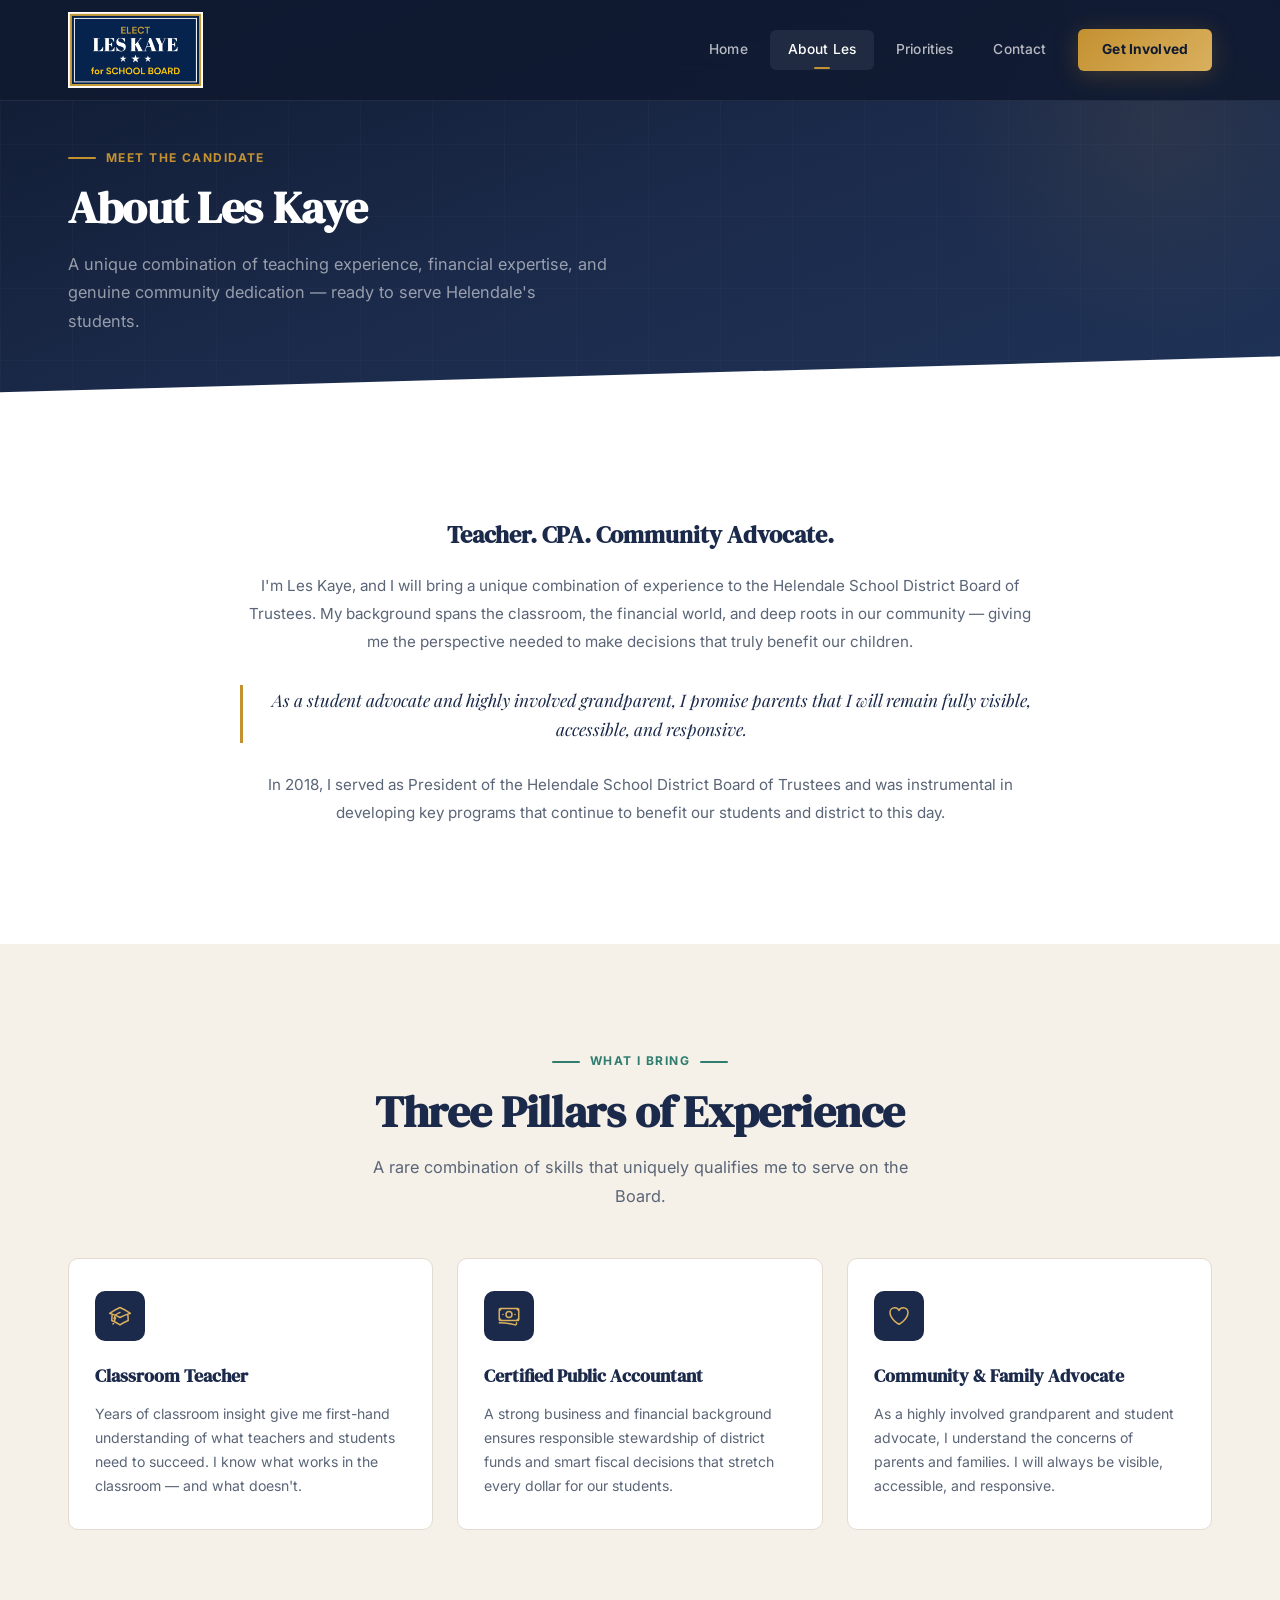
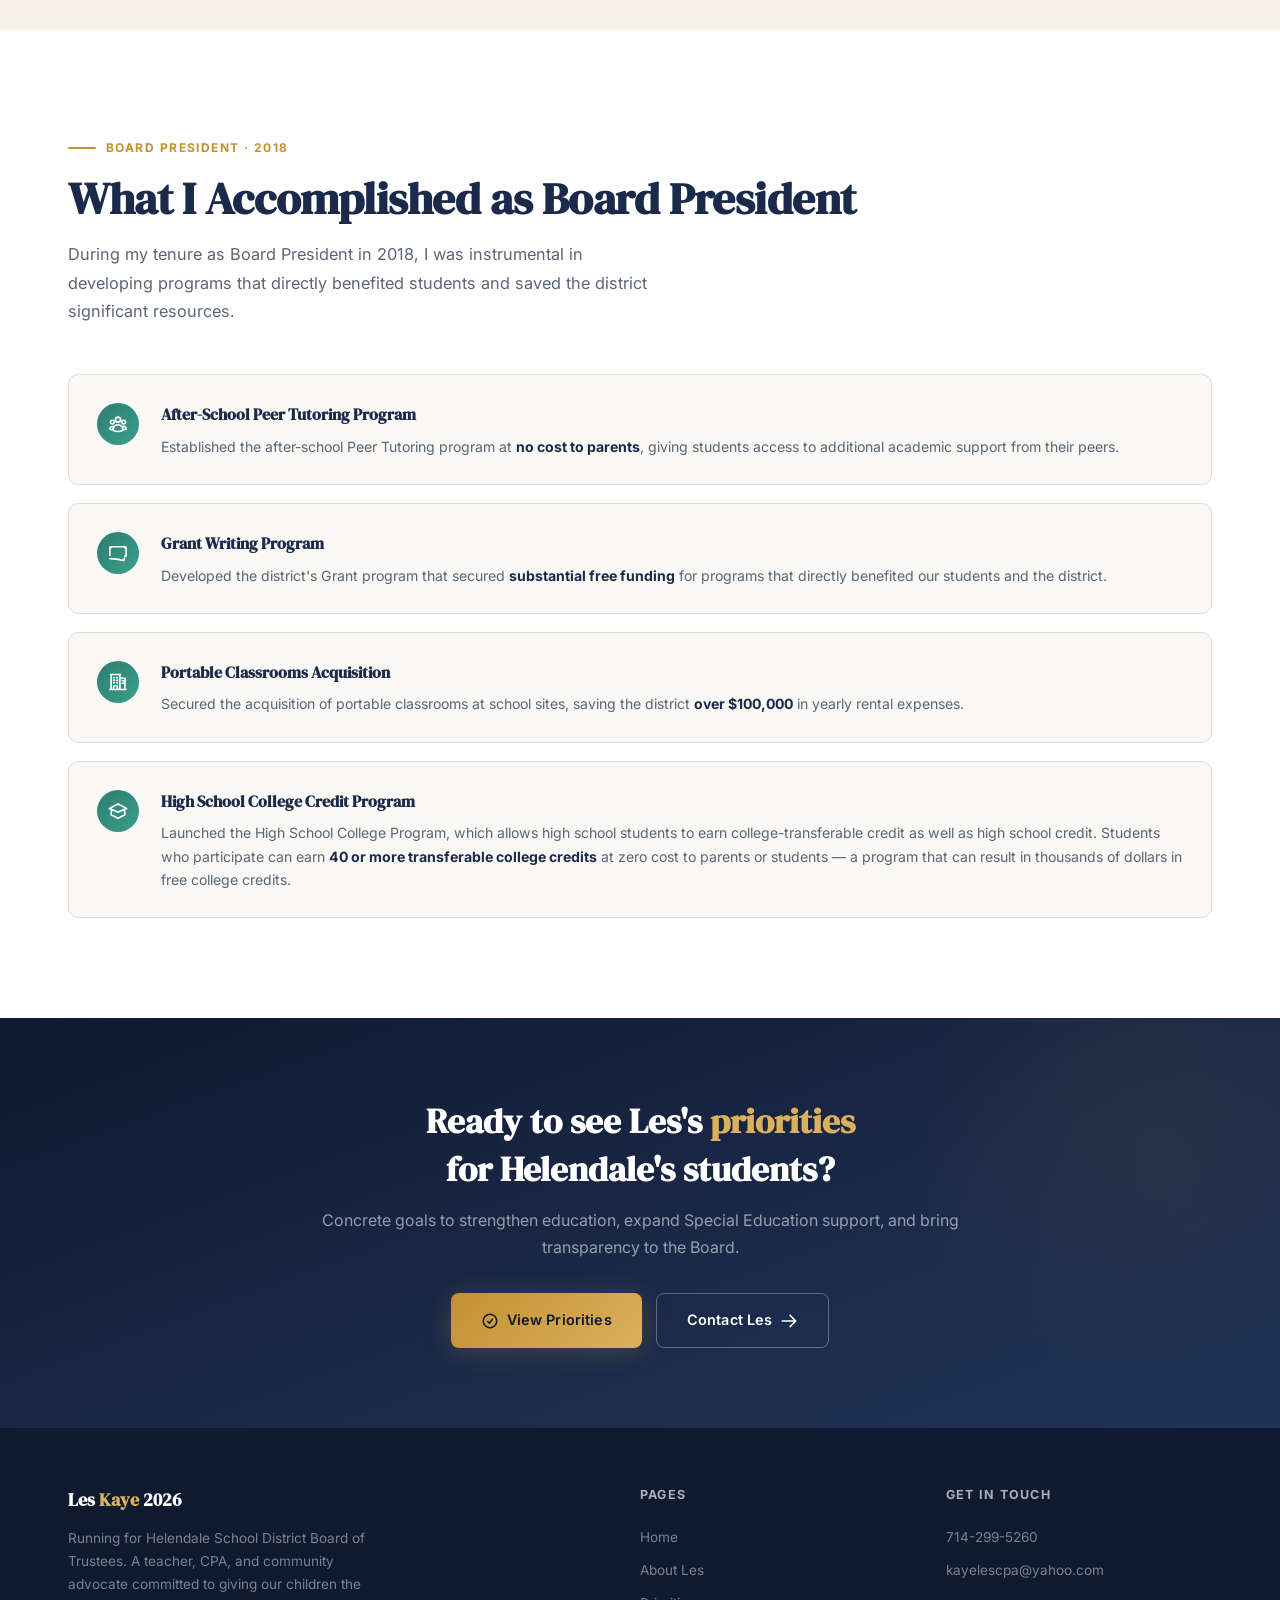
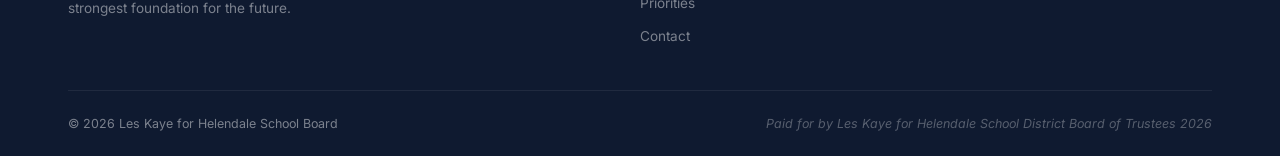
==== about.html @ a50e0bfd "Add files via upload" ====
<!DOCTYPE html>
<html lang="en">
<head>
  <meta charset="UTF-8">
  <meta name="viewport" content="width=device-width, initial-scale=1.0">
  <meta name="description" content="Learn about Les Kaye — teacher, CPA, former Board President, and candidate for the Helendale School District Board of Trustees 2026.">
  <meta name="keywords" content="Les Kaye, about, teacher, CPA, Helendale School District, Board of Trustees, school board candidate, Helendale California">
  <meta property="og:title" content="About Les Kaye — Les Kaye for School Board">
  <meta property="og:description" content="Teacher. CPA. Community advocate. Learn why Les Kaye is the right choice for Helendale's students.">
  <meta property="og:type" content="website">
  <meta property="og:locale" content="en_US">
  <meta name="twitter:card" content="summary_large_image">
  <meta name="twitter:title" content="About Les Kaye — Les Kaye for School Board">
  <meta name="twitter:description" content="Teacher. CPA. Community advocate. Meet Les Kaye.">
  <link rel="canonical" href="https://www.leskaye2026.com/about">
  <title>About Les Kaye — Les Kaye for School Board</title>
  <link rel="stylesheet" href="styles.css">
  <link rel="icon" type="image/svg+xml" href="data:image/svg+xml,<svg xmlns='http://www.w3.org/2000/svg' viewBox='0 0 100 100'><rect width='100' height='100' rx='20' fill='%230f1a30'/><text x='50' y='68' font-family='sans-serif' font-size='50' font-weight='bold' fill='%23c49131' text-anchor='middle'>LK</text></svg>">
</head>
<body>

  <!-- ======== NAV ======== -->
  <nav class="site-nav" role="navigation" aria-label="Main navigation">
    <div class="container nav-inner">
      <a href="index.html" class="nav-brand" aria-label="Les Kaye 2026 — Home">
        <img src="logo.png" alt="Les Kaye for School Board" class="nav-brand-logo">
      </a>
      <div class="nav-links" id="navLinks">
        <a href="index.html">Home</a>
        <a href="about.html" class="active">About Les</a>
        <a href="priorities.html">Priorities</a>
        <a href="contact.html">Contact</a>
        <a href="contact.html" class="nav-cta-link">Get Involved</a>
      </div>
      <button class="nav-hamburger" id="navHamburger" aria-label="Toggle menu" aria-expanded="false">
        <span></span><span></span><span></span>
      </button>
    </div>
  </nav>
  <div class="nav-overlay" id="navOverlay"></div>


  <!-- ======== PAGE HEADER ======== -->
  <header class="page-header">
    <div class="orb"></div>
    <div class="container">
      <div class="sec-label sec-label--gold">
        <span class="bar"></span>
        Meet the Candidate
      </div>
      <h1 class="sec-title">About Les Kaye</h1>
      <p class="sec-sub" style="max-width: 540px;">
        A unique combination of teaching experience, financial expertise, and genuine
        community dedication — ready to serve Helendale's students.
      </p>
    </div>
  </header>


  <!-- ======== ABOUT INTRO (white bg) ======== -->
  <section class="about-intro sec-pad" id="intro">
    <div class="container">
      <div class="about-intro-content" style="max-width: 800px; margin: 0 auto; text-align: center;">
        <!-- Bio text -->
        <div class="about-text reveal-r">
          <h2>Teacher. CPA. Community&nbsp;Advocate.</h2>
          <p>
            I'm Les Kaye, and I will bring a unique combination of experience to the Helendale
            School District Board of Trustees. My background spans the classroom, the financial
            world, and deep roots in our community — giving me the perspective needed to make
            decisions that truly benefit our children.
          </p>
          <div class="quote-block">
            As a student advocate and highly involved grandparent, I promise parents
            that I will remain fully visible, accessible, and responsive.
          </div>
          <p>
            In 2018, I served as President of the Helendale School District Board of Trustees
            and was instrumental in developing key programs that continue to benefit our
            students and district to this day.
          </p>
        </div>
      </div>
    </div>
  </section>


  <!-- ======== THREE PILLARS (sand bg) ======== -->
  <section class="experience-section sec-pad" id="experience">
    <div class="container">
      <div class="reveal" style="text-align: center;">
        <div class="sec-label sec-label--teal" style="justify-content: center;">
          <span class="bar"></span>
          What I Bring
          <span class="bar"></span>
        </div>
        <h2 class="sec-title" style="color: var(--navy);">Three Pillars of Experience</h2>
        <p class="sec-sub" style="color: var(--slate); margin: 0 auto;">
          A rare combination of skills that uniquely qualifies me to serve on the Board.
        </p>
      </div>

      <div class="exp-grid stagger">
        <div class="exp-card reveal">
          <div class="exp-icon">
            <svg xmlns="http://www.w3.org/2000/svg" fill="none" viewBox="0 0 24 24" stroke-width="1.5" stroke="currentColor">
              <path stroke-linecap="round" stroke-linejoin="round" d="M4.26 10.147a60.438 60.438 0 00-.491 6.347A48.627 48.627 0 0112 20.904a48.627 48.627 0 018.232-4.41 60.46 60.46 0 00-.491-6.347m-15.482 0a50.636 50.636 0 00-2.658-.813A59.906 59.906 0 0112 3.493a59.903 59.903 0 0110.399 5.84c-.896.248-1.783.52-2.658.814m-15.482 0A50.717 50.717 0 0112 13.489a50.702 50.702 0 017.74-3.342M6.75 15a.75.75 0 100-1.5.75.75 0 000 1.5zm0 0v-3.675A55.378 55.378 0 0112 8.443m-7.007 11.55A5.981 5.981 0 006.75 15.75v-1.5"/>
            </svg>
          </div>
          <h3>Classroom Teacher</h3>
          <p>
            Years of classroom insight give me first-hand understanding of what teachers
            and students need to succeed. I know what works in the classroom — and what doesn't.
          </p>
        </div>

        <div class="exp-card reveal">
          <div class="exp-icon">
            <svg xmlns="http://www.w3.org/2000/svg" fill="none" viewBox="0 0 24 24" stroke-width="1.5" stroke="currentColor">
              <path stroke-linecap="round" stroke-linejoin="round" d="M2.25 18.75a60.07 60.07 0 0115.797 2.101c.727.198 1.453-.342 1.453-1.096V18.75M3.75 4.5v.75A.75.75 0 013 6h-.75m0 0v-.375c0-.621.504-1.125 1.125-1.125H20.25M2.25 6v9m18-10.5v.75c0 .414.336.75.75.75h.75m-1.5-1.5h.375c.621 0 1.125.504 1.125 1.125v9.75c0 .621-.504 1.125-1.125 1.125h-.375m1.5-1.5H21a.75.75 0 00-.75.75v.75m0 0H3.75m0 0h-.375a1.125 1.125 0 01-1.125-1.125V15m1.5 1.5v-.75A.75.75 0 003 15h-.75M15 10.5a3 3 0 11-6 0 3 3 0 016 0zm3 0h.008v.008H18V10.5zm-12 0h.008v.008H6V10.5z"/>
            </svg>
          </div>
          <h3>Certified Public Accountant</h3>
          <p>
            A strong business and financial background ensures responsible stewardship
            of district funds and smart fiscal decisions that stretch every dollar for our students.
          </p>
        </div>

        <div class="exp-card reveal">
          <div class="exp-icon">
            <svg xmlns="http://www.w3.org/2000/svg" fill="none" viewBox="0 0 24 24" stroke-width="1.5" stroke="currentColor">
              <path stroke-linecap="round" stroke-linejoin="round" d="M21 8.25c0-2.485-2.099-4.5-4.688-4.5-1.935 0-3.597 1.126-4.312 2.733-.715-1.607-2.377-2.733-4.313-2.733C5.1 3.75 3 5.765 3 8.25c0 7.22 9 12 9 12s9-4.78 9-12z"/>
            </svg>
          </div>
          <h3>Community &amp; Family Advocate</h3>
          <p>
            As a highly involved grandparent and student advocate, I understand the
            concerns of parents and families. I will always be visible, accessible, and responsive.
          </p>
        </div>
      </div>
    </div>
  </section>


  <!-- ======== ACHIEVEMENTS (white bg) ======== -->
  <section class="achievements-section sec-pad" id="achievements">
    <div class="container">
      <div class="reveal">
        <div class="sec-label sec-label--gold">
          <span class="bar"></span>
          Board President &middot; 2018
        </div>
        <h2 class="sec-title" style="color: var(--navy);">
          What I Accomplished as Board&nbsp;President
        </h2>
        <p class="sec-sub" style="color: var(--slate);">
          During my tenure as Board President in 2018, I was instrumental in developing
          programs that directly benefited students and saved the district significant resources.
        </p>
      </div>

      <div class="achieve-list stagger">
        <div class="achieve-item reveal">
          <div class="achieve-dot">
            <svg xmlns="http://www.w3.org/2000/svg" fill="none" viewBox="0 0 24 24" stroke-width="2" stroke="currentColor">
              <path stroke-linecap="round" stroke-linejoin="round" d="M18 18.72a9.094 9.094 0 003.741-.479 3 3 0 00-4.682-2.72m.94 3.198l.001.031c0 .225-.012.447-.037.666A11.944 11.944 0 0112 21c-2.17 0-4.207-.576-5.963-1.584A6.062 6.062 0 016 18.719m12 0a5.971 5.971 0 00-.941-3.197m0 0A5.995 5.995 0 0012 12.75a5.995 5.995 0 00-5.058 2.772m0 0a3 3 0 00-4.681 2.72 8.986 8.986 0 003.74.477m.94-3.197a5.971 5.971 0 00-.94 3.197M15 6.75a3 3 0 11-6 0 3 3 0 016 0zm6 3a2.25 2.25 0 11-4.5 0 2.25 2.25 0 014.5 0zm-13.5 0a2.25 2.25 0 11-4.5 0 2.25 2.25 0 014.5 0z"/>
            </svg>
          </div>
          <div>
            <h3>After-School Peer Tutoring Program</h3>
            <p>
              Established the after-school Peer Tutoring program at <strong>no cost to parents</strong>,
              giving students access to additional academic support from their peers.
            </p>
          </div>
        </div>

        <div class="achieve-item reveal">
          <div class="achieve-dot">
            <svg xmlns="http://www.w3.org/2000/svg" fill="none" viewBox="0 0 24 24" stroke-width="2" stroke="currentColor">
              <path stroke-linecap="round" stroke-linejoin="round" d="M2.25 18.75a60.07 60.07 0 0115.797 2.101c.727.198 1.453-.342 1.453-1.096V18.75M3.75 4.5v.75A.75.75 0 013 6h-.75m0 0v-.375c0-.621.504-1.125 1.125-1.125H20.25M2.25 6v9m18-10.5v.75c0 .414.336.75.75.75h.75m-1.5-1.5h.375c.621 0 1.125.504 1.125 1.125v9.75c0 .621-.504 1.125-1.125 1.125h-.375m1.5-1.5H21a.75.75 0 00-.75.75v.75"/>
            </svg>
          </div>
          <div>
            <h3>Grant Writing Program</h3>
            <p>
              Developed the district's Grant program that secured <strong>substantial free funding</strong>
              for programs that directly benefited our students and the district.
            </p>
          </div>
        </div>

        <div class="achieve-item reveal">
          <div class="achieve-dot">
            <svg xmlns="http://www.w3.org/2000/svg" fill="none" viewBox="0 0 24 24" stroke-width="2" stroke="currentColor">
              <path stroke-linecap="round" stroke-linejoin="round" d="M2.25 21h19.5m-18-18v18m10.5-18v18m6-13.5V21M6.75 6.75h.75m-.75 3h.75m-.75 3h.75m3-6h.75m-.75 3h.75m-.75 3h.75M6.75 21v-3.375c0-.621.504-1.125 1.125-1.125h2.25c.621 0 1.125.504 1.125 1.125V21M3 3h12m-.75 4.5H21m-3.75 3H21m-3.75 3H21"/>
            </svg>
          </div>
          <div>
            <h3>Portable Classrooms Acquisition</h3>
            <p>
              Secured the acquisition of portable classrooms at school sites, saving the district
              <strong>over $100,000</strong> in yearly rental expenses.
            </p>
          </div>
        </div>

        <div class="achieve-item reveal">
          <div class="achieve-dot">
            <svg xmlns="http://www.w3.org/2000/svg" fill="none" viewBox="0 0 24 24" stroke-width="2" stroke="currentColor">
              <path stroke-linecap="round" stroke-linejoin="round" d="M4.26 10.147a60.438 60.438 0 00-.491 6.347A48.627 48.627 0 0112 20.904a48.627 48.627 0 018.232-4.41 60.46 60.46 0 00-.491-6.347m-15.482 0a50.636 50.636 0 00-2.658-.813A59.906 59.906 0 0112 3.493a59.903 59.903 0 0110.399 5.84c-.896.248-1.783.52-2.658.814m-15.482 0A50.717 50.717 0 0112 13.489a50.702 50.702 0 017.74-3.342"/>
            </svg>
          </div>
          <div>
            <h3>High School College Credit Program</h3>
            <p>
              Launched the High School College Program, which allows high school students to earn
              college-transferable credit as well as high school credit. Students who participate
              can earn <strong>40 or more transferable college credits</strong> at zero cost to parents
              or students — a program that can result in thousands of dollars in free college credits.
            </p>
          </div>
        </div>
      </div>
    </div>
  </section>


  <!-- ======== CTA — NAVY ======== -->
  <section class="cta-navy">
    <div class="container">
      <div class="cta-inner reveal-s">
        <h2>
          Ready to see Les's <span class="gold">priorities</span><br>
          for Helendale's students?
        </h2>
        <p>
          Concrete goals to strengthen education, expand Special Education support,
          and bring transparency to the Board.
        </p>
        <div style="display: flex; gap: 14px; justify-content: center; flex-wrap: wrap;">
          <a href="priorities.html" class="btn btn-gold">
            <svg xmlns="http://www.w3.org/2000/svg" fill="none" viewBox="0 0 24 24" stroke-width="2" stroke="currentColor"><path stroke-linecap="round" stroke-linejoin="round" d="M9 12.75L11.25 15 15 9.75M21 12a9 9 0 11-18 0 9 9 0 0118 0z"/></svg>
            View Priorities
          </a>
          <a href="contact.html" class="btn btn-outline-light">
            Contact Les
            <svg xmlns="http://www.w3.org/2000/svg" fill="none" viewBox="0 0 24 24" stroke-width="2" stroke="currentColor"><path stroke-linecap="round" stroke-linejoin="round" d="M13.5 4.5L21 12m0 0l-7.5 7.5M21 12H3"/></svg>
          </a>
        </div>
      </div>
    </div>
  </section>


  <!-- ======== FOOTER ======== -->
  <footer class="site-footer">
    <div class="container">
      <div class="footer-grid">
        <div class="footer-brand">
          <h3>Les <em>Kaye</em> 2026</h3>
          <p>
            Running for Helendale School District Board of Trustees. A teacher, CPA,
            and community advocate committed to giving our children the strongest
            foundation for the future.
          </p>
        </div>
        <div class="footer-col">
          <h4>Pages</h4>
          <a href="index.html">Home</a>
          <a href="about.html">About Les</a>
          <a href="priorities.html">Priorities</a>
          <a href="contact.html">Contact</a>
        </div>
        <div class="footer-col">
          <h4>Get in Touch</h4>
          <a href="tel:7142995260">714-299-5260</a>
          <a href="mailto:kayelescpa@yahoo.com">kayelescpa@yahoo.com</a>
        </div>
      </div>
      <div class="footer-bottom">
        <span>&copy; 2026 Les Kaye for Helendale School Board</span>
        <span class="footer-disclaimer">Paid for by Les Kaye for Helendale School District Board of Trustees 2026</span>
      </div>
    </div>
  </footer>

  <script src="script.js"></script>
</body>
</html>
---- styles.css ----
/* ============================================================
   LES KAYE 2026 — Campaign Design System
   ============================================================ */

@import url('https://fonts.googleapis.com/css2?family=DM+Serif+Display:ital@0;1&family=Inter:wght@300;400;500;600;700;800&family=Playfair+Display:ital,wght@0,400;0,700;1,400&display=swap');

*, *::before, *::after {
  margin: 0;
  padding: 0;
  box-sizing: border-box;
}

:root {
  --navy: #1b2a4a;
  --navy-deep: #0f1a30;
  --navy-mid: #1f3358;
  --navy-light: #2a4270;
  --gold: #c49131;
  --gold-light: #dab05e;
  --gold-pale: #f0ddb3;
  --gold-glow: rgba(196,145,49,0.15);
  --teal: #2e7d6f;
  --teal-light: #3a9e8c;
  --sand: #f5f0e8;
  --cream: #faf8f4;
  --charcoal: #2b2b2b;
  --slate: #5a6577;
  --muted: #8892a0;
  --border: #e2dbd0;
  --border-dark: rgba(255,255,255,0.08);
  --white: #ffffff;
  --font-display: 'DM Serif Display', Georgia, serif;
  --font-editorial: 'Playfair Display', Georgia, serif;
  --font-body: 'Inter', -apple-system, BlinkMacSystemFont, sans-serif;
  --shadow-sm: 0 1px 3px rgba(27,42,74,0.06);
  --shadow-md: 0 4px 20px rgba(27,42,74,0.09);
  --shadow-lg: 0 8px 40px rgba(27,42,74,0.13);
  --shadow-gold: 0 4px 24px rgba(196,145,49,0.25);
  --ease: cubic-bezier(0.4, 0, 0.2, 1);
  --ease-out: cubic-bezier(0, 0, 0.2, 1);
  --radius: 10px;
  --radius-lg: 18px;
}

html {
  scroll-behavior: smooth;
  font-size: 16px;
}

body {
  font-family: var(--font-body);
  color: var(--charcoal);
  background: var(--cream);
  line-height: 1.7;
  overflow-x: hidden;
  -webkit-font-smoothing: antialiased;
}

img { max-width: 100%; display: block; }
a { text-decoration: none; color: inherit; }
ul, ol { list-style: none; }
button { cursor: pointer; border: none; background: none; font-family: inherit; }

.container {
  width: 100%;
  max-width: 1200px;
  margin: 0 auto;
  padding: 0 28px;
}

.sr-only {
  position: absolute; width: 1px; height: 1px;
  padding: 0; margin: -1px; overflow: hidden;
  clip: rect(0,0,0,0); border: 0;
}


/* ============================================================
   SCROLL REVEAL
   ============================================================ */
.reveal {
  opacity: 0;
  transform: translateY(32px);
  transition: opacity 0.8s var(--ease), transform 0.8s var(--ease);
}
.reveal.vis { opacity: 1; transform: translateY(0); }

.reveal-l {
  opacity: 0;
  transform: translateX(-40px);
  transition: opacity 0.8s var(--ease), transform 0.8s var(--ease);
}
.reveal-l.vis { opacity: 1; transform: translateX(0); }

.reveal-r {
  opacity: 0;
  transform: translateX(40px);
  transition: opacity 0.8s var(--ease), transform 0.8s var(--ease);
}
.reveal-r.vis { opacity: 1; transform: translateX(0); }

.reveal-s {
  opacity: 0;
  transform: scale(0.9);
  transition: opacity 0.8s var(--ease), transform 0.8s var(--ease);
}
.reveal-s.vis { opacity: 1; transform: scale(1); }

/* Stagger */
.stagger > *:nth-child(1) { transition-delay: 0s; }
.stagger > *:nth-child(2) { transition-delay: 0.12s; }
.stagger > *:nth-child(3) { transition-delay: 0.24s; }
.stagger > *:nth-child(4) { transition-delay: 0.36s; }
.stagger > *:nth-child(5) { transition-delay: 0.48s; }


/* ============================================================
   NAVIGATION
   ============================================================ */
.site-nav {
  position: fixed;
  top: 0; left: 0; right: 0;
  z-index: 1000;
  background: rgba(15,26,48,0.88);
  backdrop-filter: blur(20px);
  -webkit-backdrop-filter: blur(20px);
  border-bottom: 1px solid var(--border-dark);
  transition: background 0.4s var(--ease), box-shadow 0.4s var(--ease);
}
.site-nav.scrolled {
  background: rgba(15,26,48,0.96);
  box-shadow: 0 4px 30px rgba(0,0,0,0.2);
}

.nav-inner {
  display: flex;
  align-items: center;
  justify-content: space-between;
  height: 100px;
}

.nav-brand {
  display: flex;
  align-items: center;
}
.nav-brand-logo {
  height: 76px;
  width: auto;
  object-fit: contain;
  transition: transform 0.3s var(--ease);
}
.nav-brand-logo:hover {
  transform: scale(1.03);
}

.nav-links {
  display: flex;
  align-items: center;
  gap: 4px;
}
.nav-links a {
  color: rgba(255,255,255,0.7);
  font-size: 0.86rem;
  font-weight: 500;
  padding: 8px 18px;
  border-radius: 6px;
  transition: color 0.25s, background 0.25s;
  letter-spacing: 0.01em;
}
.nav-links a:hover,
.nav-links a.active {
  color: var(--white);
  background: rgba(255,255,255,0.07);
}
.nav-links a.active {
  position: relative;
}
.nav-links a.active::after {
  content: '';
  position: absolute;
  bottom: 1px; left: 50%;
  transform: translateX(-50%);
  width: 16px; height: 2px;
  background: var(--gold);
  border-radius: 2px;
}

.nav-cta-link {
  margin-left: 10px;
  background: linear-gradient(135deg, var(--gold), var(--gold-light)) !important;
  color: var(--navy-deep) !important;
  font-weight: 700 !important;
  padding: 9px 24px !important;
  border-radius: 6px !important;
  box-shadow: var(--shadow-gold);
  transition: transform 0.2s, box-shadow 0.2s !important;
}
.nav-cta-link:hover {
  transform: translateY(-1px) !important;
  box-shadow: 0 6px 28px rgba(196,145,49,0.4) !important;
}

/* Hamburger */
.nav-hamburger {
  display: none;
  flex-direction: column;
  gap: 5px;
  padding: 4px;
  z-index: 1001;
}
.nav-hamburger span {
  width: 22px; height: 2px;
  background: var(--white);
  border-radius: 2px;
  transition: transform 0.3s var(--ease), opacity 0.3s;
}
.nav-hamburger.open span:nth-child(1) { transform: rotate(45deg) translate(5px, 5px); }
.nav-hamburger.open span:nth-child(2) { opacity: 0; }
.nav-hamburger.open span:nth-child(3) { transform: rotate(-45deg) translate(5px, -5px); }

.nav-overlay {
  position: fixed; inset: 0;
  background: rgba(0,0,0,0.5);
  z-index: 999;
  opacity: 0;
  pointer-events: none;
  transition: opacity 0.4s;
}
.nav-overlay.active { opacity: 1; pointer-events: auto; }

@media (max-width: 768px) {
  .nav-hamburger { display: flex; }
  .nav-links {
    position: fixed;
    top: 0; right: -100%;
    width: 280px; height: 100vh;
    background: var(--navy-deep);
    flex-direction: column;
    align-items: stretch;
    padding: 90px 28px 40px;
    gap: 2px;
    transition: right 0.4s var(--ease);
    box-shadow: -8px 0 40px rgba(0,0,0,0.35);
  }
  .nav-links.open { right: 0; }
  .nav-links a { font-size: 0.95rem; padding: 13px 16px; }
  .nav-cta-link { margin-left: 0 !important; margin-top: 14px; text-align: center; }
}


/* ============================================================
   BUTTONS
   ============================================================ */
.btn {
  display: inline-flex;
  align-items: center;
  gap: 8px;
  font-size: 0.9rem;
  font-weight: 600;
  padding: 14px 30px;
  border-radius: 8px;
  transition: all 0.25s var(--ease);
  letter-spacing: 0.01em;
  position: relative;
}
.btn svg { width: 18px; height: 18px; flex-shrink: 0; }

.btn-gold {
  background: linear-gradient(135deg, var(--gold), var(--gold-light));
  color: var(--navy-deep);
  box-shadow: var(--shadow-gold);
}
.btn-gold:hover {
  transform: translateY(-2px);
  box-shadow: 0 8px 32px rgba(196,145,49,0.4);
}

.btn-white {
  background: var(--white);
  color: var(--navy);
  box-shadow: var(--shadow-md);
}
.btn-white:hover {
  transform: translateY(-2px);
  box-shadow: var(--shadow-lg);
}

.btn-outline-light {
  background: transparent;
  color: var(--white);
  border: 1.5px solid rgba(255,255,255,0.3);
}
.btn-outline-light:hover {
  border-color: rgba(255,255,255,0.6);
  background: rgba(255,255,255,0.06);
  transform: translateY(-2px);
}

.btn-navy {
  background: var(--navy);
  color: var(--white);
  box-shadow: var(--shadow-md);
}
.btn-navy:hover {
  background: var(--navy-mid);
  transform: translateY(-2px);
  box-shadow: var(--shadow-lg);
}


/* ============================================================
   HERO — CAMPAIGN STYLE
   ============================================================ */
.hero {
  position: relative;
  min-height: 100vh;
  display: flex;
  align-items: center;
  overflow: hidden;
  padding-top: 68px;
  /* Two-tone split background */
  background:
    linear-gradient(160deg, var(--navy-deep) 0%, var(--navy) 55%, var(--navy-mid) 100%);
}

/* Angled bottom edge */
.hero::after {
  content: '';
  position: absolute;
  bottom: -1px; left: 0; right: 0;
  height: 80px;
  background: var(--white);
  clip-path: polygon(0 60%, 100% 0, 100% 100%, 0 100%);
  z-index: 3;
}

/* Subtle grid overlay */
.hero-grid {
  position: absolute; inset: 0;
  background-image:
    linear-gradient(rgba(255,255,255,0.018) 1px, transparent 1px),
    linear-gradient(90deg, rgba(255,255,255,0.018) 1px, transparent 1px);
  background-size: 72px 72px;
  pointer-events: none;
}

/* Decorative glow orbs */
.hero-orb {
  position: absolute;
  border-radius: 50%;
  pointer-events: none;
  filter: blur(80px);
}
.hero-orb--gold {
  width: 500px; height: 500px;
  top: -15%; right: 5%;
  background: rgba(196,145,49,0.1);
}
.hero-orb--teal {
  width: 400px; height: 400px;
  bottom: -10%; left: -5%;
  background: rgba(46,125,111,0.07);
}

/* Subtle educational icons */
.hero-deco {
  position: absolute;
  opacity: 0.04;
  pointer-events: none;
  color: var(--white);
}
.hero-deco svg {
  width: 100%;
  height: 100%;
}
.hero-deco-1 {
  top: 15%; right: 10%;
  width: 180px; height: 180px;
  transform: rotate(15deg);
}
.hero-deco-2 {
  bottom: 20%; left: 45%;
  width: 120px; height: 120px;
  transform: rotate(-10deg);
}

.hero-inner {
  position: relative;
  z-index: 2;
  display: flex;
  flex-direction: column;
  align-items: center;
  text-align: center;
  padding: 80px 0 120px;
}

/* Left column: text */
.hero-content {}

.hero-tag {
  display: inline-flex;
  align-items: center;
  gap: 10px;
  background: rgba(196,145,49,0.1);
  border: 1px solid rgba(196,145,49,0.2);
  border-radius: 100px;
  padding: 7px 20px 7px 14px;
  margin-bottom: 28px;
  font-size: 0.78rem;
  font-weight: 600;
  color: var(--gold-light);
  letter-spacing: 0.07em;
  text-transform: uppercase;
}
.hero-tag .pulse {
  width: 8px; height: 8px;
  background: var(--gold);
  border-radius: 50%;
  animation: pulse 2s ease-in-out infinite;
}
@keyframes pulse {
  0%,100% { transform: scale(1); opacity: 1; }
  50% { transform: scale(1.5); opacity: 0.4; }
}

.hero h1 {
  font-family: var(--font-display);
  font-size: clamp(2.6rem, 5.5vw, 4rem);
  color: var(--white);
  line-height: 1.1;
  margin-bottom: 24px;
  letter-spacing: -0.01em;
}
.hero h1 .em {
  color: var(--gold-light);
  position: relative;
  white-space: nowrap;
}
.hero h1 .em::after {
  content: '';
  position: absolute;
  bottom: 4px; left: 0; right: 0;
  height: 3px;
  background: var(--gold);
  border-radius: 3px;
  opacity: 0.5;
}

.hero-lead {
  font-size: 1.12rem;
  color: rgba(255,255,255,0.65);
  line-height: 1.85;
  max-width: 600px;
  margin: 0 auto 36px;
}

.hero-buttons {
  display: flex;
  flex-wrap: wrap;
  justify-content: center;
  gap: 14px;
}

/* Right column: candidate card */
.hero-card-area { display: flex; justify-content: flex-end; }

.candidate-plaque-frame {
  position: relative;
  width: 100%;
  max-width: 400px;
  margin-top: 20px;
}

.candidate-plaque-frame::before {
  content: '';
  position: absolute;
  top: -15px; left: -15px;
  width: 120px; height: 120px;
  background: radial-gradient(circle, var(--gold) 2px, transparent 2px);
  background-size: 16px 16px;
  z-index: 1;
}

.plaque-photo {
  position: relative;
  z-index: 2;
  width: 100%;
  aspect-ratio: 4/5;
  background: linear-gradient(160deg, rgba(255,255,255,0.06), rgba(255,255,255,0.02));
  border: 1px solid rgba(255,255,255,0.1);
  border-radius: var(--radius-lg);
  display: flex;
  flex-direction: column;
  align-items: center;
  justify-content: center;
  gap: 12px;
  backdrop-filter: blur(8px);
  box-shadow: var(--shadow-lg);
}

.plaque-photo svg {
  width: 42px; height: 42px;
  color: rgba(255,255,255,0.25);
}

.plaque-photo .ph-label {
  font-size: 0.8rem;
  color: rgba(255,255,255,0.3);
  text-transform: uppercase;
  letter-spacing: 0.12em;
  font-weight: 600;
}

.plaque-text-box {
  position: absolute;
  bottom: -30px;
  right: -20px;
  z-index: 3;
  background: var(--white);
  padding: 24px 30px;
  border-radius: var(--radius);
  box-shadow: var(--shadow-xl);
  border-left: 4px solid var(--gold);
  width: 90%;
  transition: transform 0.4s var(--ease);
}

.candidate-plaque-frame:hover .plaque-text-box {
  transform: translateY(-5px);
}

.plaque-name {
  font-family: var(--font-display);
  font-size: 2rem;
  color: var(--navy-deep);
  margin-bottom: 6px;
  line-height: 1;
}

.plaque-role {
  font-size: 0.85rem;
  color: var(--slate);
  line-height: 1.4;
  font-weight: 600;
  text-transform: uppercase;
  letter-spacing: 0.05em;
}

@media (max-width: 600px) {
  .candidate-plaque-frame {
    max-width: 320px;
  }
  .candidate-plaque-frame::before {
    display: none;
  }
  .plaque-text-box {
    right: -10px;
    width: 95%;
    padding: 16px 20px;
  }
}

@media (max-width: 900px) {
  .hero-inner { grid-template-columns: 1fr; gap: 60px; }
  .hero-card-area { display: flex; justify-content: center; margin-top: 20px; }
  .hero { min-height: auto; padding-bottom: 120px; }
}


/* ============================================================
   CAMPAIGN STRIP — thin gold bar with scrolling text vibe
   ============================================================ */
.campaign-strip {
  background: linear-gradient(90deg, var(--gold), var(--gold-light), var(--gold));
  padding: 14px 0;
  position: relative;
  z-index: 4;
}
.campaign-strip-inner {
  display: flex;
  align-items: center;
  justify-content: center;
  gap: 32px;
  flex-wrap: wrap;
}
.campaign-strip-item {
  display: flex;
  align-items: center;
  gap: 8px;
  font-size: 0.82rem;
  font-weight: 700;
  color: var(--navy-deep);
  letter-spacing: 0.03em;
  text-transform: uppercase;
}
.campaign-strip-item .star {
  font-size: 0.65rem;
  opacity: 0.5;
}


/* ============================================================
   SECTION HELPERS
   ============================================================ */
section { position: relative; }

.sec-pad { padding: 100px 0; }
.sec-pad-sm { padding: 70px 0; }

.sec-label {
  display: inline-flex;
  align-items: center;
  gap: 10px;
  font-size: 0.75rem;
  font-weight: 700;
  text-transform: uppercase;
  letter-spacing: 0.12em;
  margin-bottom: 14px;
}
.sec-label .bar {
  width: 28px; height: 2px;
  border-radius: 2px;
}
.sec-label--gold { color: var(--gold); }
.sec-label--gold .bar { background: var(--gold); }
.sec-label--teal { color: var(--teal); }
.sec-label--teal .bar { background: var(--teal); }
.sec-label--white { color: rgba(255,255,255,0.7); }
.sec-label--white .bar { background: rgba(255,255,255,0.4); }

.sec-title {
  font-family: var(--font-display);
  font-size: clamp(1.8rem, 3.5vw, 2.8rem);
  line-height: 1.15;
  margin-bottom: 16px;
  letter-spacing: -0.01em;
}

.sec-sub {
  font-size: 1.02rem;
  line-height: 1.75;
  max-width: 580px;
}

.sep {
  width: 50px; height: 3px;
  background: linear-gradient(90deg, var(--gold), var(--teal));
  border-radius: 3px;
  margin: 18px 0;
}


/* ============================================================
   SECTION: WHY THIS ELECTION MATTERS (white bg)
   ============================================================ */
.why-section {
  background: var(--white);
}

.why-grid {
  display: grid;
  grid-template-columns: 1fr 1fr;
  gap: 56px;
  align-items: start;
  margin-top: 40px;
}

.why-text p {
  font-size: 1rem;
  color: var(--slate);
  line-height: 1.85;
  margin-bottom: 18px;
}

.why-quote {
  font-family: var(--font-editorial);
  font-size: 1.15rem;
  font-style: italic;
  color: var(--navy);
  border-left: 3px solid var(--gold);
  padding-left: 20px;
  margin: 28px 0;
  line-height: 1.7;
}

.why-highlights {
  display: flex;
  flex-direction: column;
  gap: 18px;
}

.why-highlight-card {
  background: var(--cream);
  border: 1px solid var(--border);
  border-radius: var(--radius);
  padding: 24px;
  display: flex;
  align-items: flex-start;
  gap: 18px;
  transition: transform 0.35s var(--ease), box-shadow 0.35s var(--ease);
}
.why-highlight-card:hover {
  transform: translateY(-3px);
  box-shadow: var(--shadow-md);
}

.wh-icon {
  width: 46px; height: 46px;
  border-radius: 8px;
  display: grid;
  place-items: center;
  flex-shrink: 0;
}
.wh-icon svg { width: 22px; height: 22px; }
.wh-icon--navy { background: var(--navy); }
.wh-icon--navy svg { color: var(--gold-light); }
.wh-icon--teal { background: var(--teal); }
.wh-icon--teal svg { color: var(--white); }
.wh-icon--gold { background: linear-gradient(135deg, var(--gold), var(--gold-light)); }
.wh-icon--gold svg { color: var(--navy-deep); }

.wh-title {
  font-family: var(--font-display);
  font-size: 1rem;
  color: var(--navy);
  margin-bottom: 4px;
}
.wh-desc {
  font-size: 0.85rem;
  color: var(--slate);
  line-height: 1.55;
}

@media (max-width: 768px) {
  .why-grid { grid-template-columns: 1fr; gap: 32px; }
}


/* ============================================================
   SECTION: THREE PILLARS (navy bg)
   ============================================================ */
.pillars-section {
  background: linear-gradient(160deg, var(--navy-deep), var(--navy) 60%, var(--navy-mid));
  position: relative;
  overflow: hidden;
}
/* Angled top edge */
.pillars-section::before {
  content: '';
  position: absolute;
  top: -1px; left: 0; right: 0;
  height: 60px;
  background: var(--white);
  clip-path: polygon(0 0, 100% 0, 100% 40%, 0 100%);
  z-index: 2;
}

.pillars-grid {
  display: grid;
  grid-template-columns: repeat(3, 1fr);
  gap: 24px;
  margin-top: 48px;
}

.pillar-card {
  background: rgba(255,255,255,0.04);
  border: 1px solid rgba(255,255,255,0.08);
  border-radius: var(--radius-lg);
  padding: 36px 28px;
  transition: transform 0.4s var(--ease), border-color 0.4s, background 0.4s;
  position: relative;
  overflow: hidden;
}
.pillar-card::before {
  content: '';
  position: absolute;
  top: 0; left: 0; right: 0;
  height: 3px;
  background: linear-gradient(90deg, var(--gold), var(--teal));
  transform: scaleX(0);
  transform-origin: left;
  transition: transform 0.5s var(--ease);
}
.pillar-card:hover {
  transform: translateY(-5px);
  border-color: rgba(255,255,255,0.15);
  background: rgba(255,255,255,0.06);
}
.pillar-card:hover::before { transform: scaleX(1); }

.pillar-icon {
  width: 52px; height: 52px;
  border-radius: 12px;
  display: grid;
  place-items: center;
  margin-bottom: 22px;
  background: rgba(196,145,49,0.12);
  border: 1px solid rgba(196,145,49,0.2);
}
.pillar-icon svg { width: 26px; height: 26px; color: var(--gold-light); }

.pillar-card h3 {
  font-family: var(--font-display);
  font-size: 1.2rem;
  color: var(--white);
  margin-bottom: 10px;
}
.pillar-card p {
  font-size: 0.88rem;
  color: rgba(255,255,255,0.55);
  line-height: 1.7;
}

@media (max-width: 768px) {
  .pillars-grid { grid-template-columns: 1fr; }
}


/* ============================================================
   SECTION: TRACK RECORD (white bg)
   ============================================================ */
.record-section {
  background: var(--white);
}

.record-grid {
  display: grid;
  grid-template-columns: 1fr 1fr;
  gap: 20px;
  margin-top: 48px;
}

.record-card {
  background: var(--cream);
  border: 1px solid var(--border);
  border-radius: var(--radius);
  padding: 28px 28px 28px 24px;
  display: flex;
  gap: 20px;
  align-items: flex-start;
  transition: transform 0.35s var(--ease), box-shadow 0.35s var(--ease);
}
.record-card:hover {
  transform: translateY(-3px);
  box-shadow: var(--shadow-md);
}

.record-marker {
  flex-shrink: 0;
  width: 40px; height: 40px;
  background: linear-gradient(135deg, var(--teal), var(--teal-light));
  border-radius: 50%;
  display: grid;
  place-items: center;
  margin-top: 3px;
}
.record-marker svg { width: 18px; height: 18px; color: var(--white); }

.record-card h3 {
  font-family: var(--font-display);
  font-size: 1rem;
  color: var(--navy);
  margin-bottom: 6px;
}
.record-card p {
  font-size: 0.85rem;
  color: var(--slate);
  line-height: 1.65;
}
.record-card strong {
  color: var(--navy);
}

@media (max-width: 768px) {
  .record-grid { grid-template-columns: 1fr; }
}


/* ============================================================
   SECTION: CTA / TOGETHER BANNER (gold bg)
   ============================================================ */
.together-banner {
  background: linear-gradient(135deg, var(--gold), var(--gold-light) 50%, var(--gold));
  position: relative;
  overflow: hidden;
  padding: 80px 0;
}
.together-banner::before {
  content: '';
  position: absolute;
  inset: 0;
  background-image:
    linear-gradient(rgba(255,255,255,0.05) 1px, transparent 1px),
    linear-gradient(90deg, rgba(255,255,255,0.05) 1px, transparent 1px);
  background-size: 50px 50px;
  pointer-events: none;
}

.together-inner {
  position: relative;
  z-index: 2;
  text-align: center;
  max-width: 700px;
  margin: 0 auto;
}

.together-banner h2 {
  font-family: var(--font-display);
  font-size: clamp(1.6rem, 3vw, 2.4rem);
  color: var(--navy-deep);
  line-height: 1.3;
  margin-bottom: 16px;
}

.together-banner p {
  font-size: 1rem;
  color: rgba(15,26,48,0.65);
  margin-bottom: 32px;
}


/* ============================================================
   FOOTER
   ============================================================ */
.site-footer {
  background: var(--navy-deep);
  color: rgba(255,255,255,0.45);
  padding: 56px 0 0;
}

.footer-grid {
  display: grid;
  grid-template-columns: 2fr 1fr 1fr;
  gap: 40px;
  padding-bottom: 36px;
  border-bottom: 1px solid rgba(255,255,255,0.07);
}

.footer-brand h3 {
  font-family: var(--font-display);
  font-size: 1.15rem;
  color: var(--white);
  margin-bottom: 12px;
}
.footer-brand h3 em { color: var(--gold-light); font-style: normal; }
.footer-brand p {
  font-size: 0.85rem;
  line-height: 1.7;
  max-width: 320px;
}

.footer-col h4 {
  font-size: 0.78rem;
  font-weight: 700;
  text-transform: uppercase;
  letter-spacing: 0.1em;
  color: rgba(255,255,255,0.65);
  margin-bottom: 16px;
}
.footer-col a {
  display: block;
  font-size: 0.85rem;
  padding: 5px 0;
  color: rgba(255,255,255,0.45);
  transition: color 0.2s, padding-left 0.2s;
}
.footer-col a:hover {
  color: var(--gold-light);
  padding-left: 5px;
}

.footer-bottom {
  padding: 22px 0;
  display: flex;
  align-items: center;
  justify-content: space-between;
  flex-wrap: wrap;
  gap: 10px;
  font-size: 0.78rem;
}
.footer-disclaimer {
  font-style: italic;
  color: rgba(255,255,255,0.3);
}

@media (max-width: 768px) {
  .footer-grid { grid-template-columns: 1fr; gap: 28px; }
}


/* ============================================================
   PAGE HEADER (inner pages)
   ============================================================ */
.page-header {
  background: linear-gradient(160deg, var(--navy-deep) 0%, var(--navy) 50%, var(--navy-mid) 100%);
  padding: 140px 0 80px;
  position: relative;
  overflow: hidden;
}
.page-header::before {
  content: '';
  position: absolute;
  inset: 0;
  background-image:
    linear-gradient(rgba(255,255,255,0.018) 1px, transparent 1px),
    linear-gradient(90deg, rgba(255,255,255,0.018) 1px, transparent 1px);
  background-size: 72px 72px;
  pointer-events: none;
}
.page-header::after {
  content: '';
  position: absolute;
  bottom: -1px; left: 0; right: 0;
  height: 60px;
  background: var(--white);
  clip-path: polygon(0 60%, 100% 0, 100% 100%, 0 100%);
  z-index: 2;
}
.page-header .orb {
  position: absolute;
  top: -25%; right: -8%;
  width: 450px; height: 450px;
  background: radial-gradient(circle, rgba(196,145,49,0.09) 0%, transparent 70%);
  border-radius: 50%;
  pointer-events: none;
}
.page-header .container { position: relative; z-index: 3; }
.page-header .sec-title { color: var(--white); }
.page-header .sec-sub { color: rgba(255,255,255,0.55); }


/* ============================================================
   ABOUT PAGE — Intro Section
   ============================================================ */
.about-intro {
  background: var(--white);
}

.about-intro-grid {
  display: grid;
  grid-template-columns: 280px 1fr;
  gap: 52px;
  align-items: start;
  margin-top: 48px;
}

.about-photo {
  width: 100%;
  aspect-ratio: 3/4;
  background: linear-gradient(145deg, var(--sand), var(--cream));
  border: 2px dashed var(--border);
  border-radius: var(--radius-lg);
  display: flex;
  flex-direction: column;
  align-items: center;
  justify-content: center;
  gap: 12px;
  position: relative;
}
.about-photo .ph-icon {
  width: 56px; height: 56px;
  border-radius: 50%;
  background: rgba(27,42,74,0.06);
  display: grid;
  place-items: center;
}
.about-photo .ph-icon svg {
  width: 28px; height: 28px;
  color: var(--slate);
}
.about-photo .ph-label {
  font-size: 0.72rem;
  color: var(--slate);
  font-weight: 600;
  text-transform: uppercase;
  letter-spacing: 0.08em;
}

/* Badge on photo */
.about-photo-badge {
  position: absolute;
  bottom: -14px; left: 50%;
  transform: translateX(-50%);
  background: linear-gradient(135deg, var(--gold), var(--gold-light));
  color: var(--navy-deep);
  padding: 8px 22px;
  border-radius: 100px;
  font-size: 0.72rem;
  font-weight: 700;
  letter-spacing: 0.04em;
  text-transform: uppercase;
  white-space: nowrap;
  box-shadow: var(--shadow-gold);
  z-index: 2;
}

.about-text h2 {
  font-family: var(--font-display);
  font-size: 1.5rem;
  color: var(--navy);
  margin-bottom: 16px;
}
.about-text p {
  font-size: 0.95rem;
  color: var(--slate);
  line-height: 1.85;
  margin-bottom: 16px;
}
.about-text .quote-block {
  font-family: var(--font-editorial);
  font-style: italic;
  font-size: 1.08rem;
  color: var(--navy);
  border-left: 3px solid var(--gold);
  padding-left: 20px;
  margin: 28px 0;
  line-height: 1.7;
}

@media (max-width: 768px) {
  .about-intro-grid {
    grid-template-columns: 1fr;
    gap: 36px;
  }
  .about-photo {
    max-width: 220px;
    margin: 0 auto;
  }
}


/* ============================================================
   ABOUT PAGE — Experience Cards (3-up)
   ============================================================ */
.experience-section {
  background: var(--sand);
  position: relative;
}

.exp-grid {
  display: grid;
  grid-template-columns: repeat(3, 1fr);
  gap: 24px;
  margin-top: 48px;
}

.exp-card {
  background: var(--white);
  border: 1px solid var(--border);
  border-radius: var(--radius);
  padding: 32px 26px;
  transition: transform 0.4s var(--ease), box-shadow 0.4s var(--ease), border-color 0.4s;
  position: relative;
  overflow: hidden;
}
.exp-card::before {
  content: '';
  position: absolute;
  top: 0; left: 0; right: 0;
  height: 3px;
  background: linear-gradient(90deg, var(--gold), var(--teal));
  transform: scaleX(0);
  transform-origin: left;
  transition: transform 0.5s var(--ease);
}
.exp-card:hover {
  transform: translateY(-5px);
  box-shadow: var(--shadow-lg);
  border-color: transparent;
}
.exp-card:hover::before { transform: scaleX(1); }

.exp-icon {
  width: 50px; height: 50px;
  background: var(--navy);
  border-radius: 10px;
  display: grid;
  place-items: center;
  margin-bottom: 20px;
}
.exp-icon svg { width: 24px; height: 24px; color: var(--gold-light); }

.exp-card h3 {
  font-family: var(--font-display);
  font-size: 1.12rem;
  color: var(--navy);
  margin-bottom: 10px;
}
.exp-card p {
  font-size: 0.88rem;
  color: var(--slate);
  line-height: 1.7;
}

@media (max-width: 768px) {
  .exp-grid { grid-template-columns: 1fr; }
}


/* ============================================================
   ABOUT PAGE — Achievements List
   ============================================================ */
.achievements-section {
  background: var(--white);
}

.achieve-list {
  margin-top: 48px;
  display: flex;
  flex-direction: column;
  gap: 18px;
}

.achieve-item {
  display: flex;
  align-items: flex-start;
  gap: 22px;
  background: var(--cream);
  border: 1px solid var(--border);
  border-radius: var(--radius);
  padding: 26px 28px;
  transition: transform 0.35s var(--ease), box-shadow 0.35s var(--ease), border-color 0.35s;
}
.achieve-item:hover {
  transform: translateX(6px);
  box-shadow: var(--shadow-md);
  border-color: var(--gold-pale);
}

.achieve-dot {
  flex-shrink: 0;
  width: 42px; height: 42px;
  background: linear-gradient(135deg, var(--teal), var(--teal-light));
  border-radius: 50%;
  display: grid;
  place-items: center;
  margin-top: 2px;
}
.achieve-dot svg { width: 20px; height: 20px; color: var(--white); }

.achieve-item h3 {
  font-family: var(--font-display);
  font-size: 1.02rem;
  color: var(--navy);
  margin-bottom: 6px;
}
.achieve-item p {
  font-size: 0.88rem;
  color: var(--slate);
  line-height: 1.65;
}
.achieve-item strong { color: var(--navy); }

@media (max-width: 600px) {
  .achieve-item { flex-direction: column; gap: 14px; padding: 22px; }
}


/* ============================================================
   CTA — Navy Banner (reusable on inner pages)
   ============================================================ */
.cta-navy {
  background: linear-gradient(160deg, var(--navy-deep), var(--navy) 60%, var(--navy-mid));
  position: relative;
  overflow: hidden;
  padding: 80px 0;
}
.cta-navy::before {
  content: '';
  position: absolute;
  top: -30%; right: -10%;
  width: 500px; height: 500px;
  background: radial-gradient(circle, rgba(196,145,49,0.08) 0%, transparent 70%);
  border-radius: 50%;
  pointer-events: none;
}
.cta-navy .cta-inner {
  position: relative;
  z-index: 2;
  text-align: center;
  max-width: 680px;
  margin: 0 auto;
}
.cta-navy h2 {
  font-family: var(--font-display);
  font-size: clamp(1.5rem, 3vw, 2.2rem);
  color: var(--white);
  line-height: 1.35;
  margin-bottom: 14px;
}
.cta-navy h2 .gold { color: var(--gold-light); }
.cta-navy p {
  font-size: 1rem;
  color: rgba(255,255,255,0.55);
  margin-bottom: 32px;
  line-height: 1.7;
}


/* ============================================================
   PRINT
   ============================================================ */
@media print {
  .site-nav, .site-footer, .btn, .campaign-strip { display: none; }
  body { background: white; color: black; }
  .hero { min-height: auto; background: #1b2a4a !important; }
  .hero::after { display: none; }
}

/* Swearing-in Photo */
.swearing-in-photo-container {
  max-width: 800px;
  margin: 40px auto 0;
  border-radius: var(--radius-lg);
  overflow: hidden;
  box-shadow: 0 15px 35px rgba(15,26,48,0.12);
  border: 4px solid var(--white);
}
.swearing-in-photo {
  width: 100%;
  height: auto;
  display: block;
  object-fit: cover;
  max-height: 500px;
  object-position: center 25%;
}

/* Carousel Styles */
.carousel-container {
  max-width: 900px;
  margin: 40px auto 0;
  position: relative;
  border-radius: var(--radius-lg);
  overflow: hidden;
  box-shadow: 0 15px 35px rgba(15,26,48,0.15);
  border: 4px solid var(--white);
  background: var(--navy-deep);
}
.carousel-track {
  position: relative;
  width: 100%;
  height: 500px; /* fixed height for flow consistency */
  overflow: hidden;
}
.carousel-slide {
  position: absolute;
  top: 0; left: 0;
  width: 100%;
  height: 100%;
  object-fit: cover;
  object-position: center 25%;
  opacity: 0;
  transition: opacity 0.8s ease-in-out;
  z-index: 1;
}
.carousel-slide.active {
  opacity: 1;
  z-index: 2;
}
.carousel-controls {
  position: absolute;
  bottom: 20px;
  left: 50%;
  transform: translateX(-50%);
  display: flex;
  gap: 12px;
  z-index: 3;
  background: rgba(15,26,48,0.7);
  padding: 8px 16px;
  border-radius: 100px;
  backdrop-filter: blur(4px);
  -webkit-backdrop-filter: blur(4px);
}
.carousel-btn {
  background: none;
  border: none;
  color: var(--white);
  cursor: pointer;
  padding: 5px;
  display: flex;
  align-items: center;
  justify-content: center;
  transition: color 0.3s;
}
.carousel-btn:hover {
  color: var(--gold);
}
@media (max-width: 768px) {
  .carousel-track { height: 300px; }
}
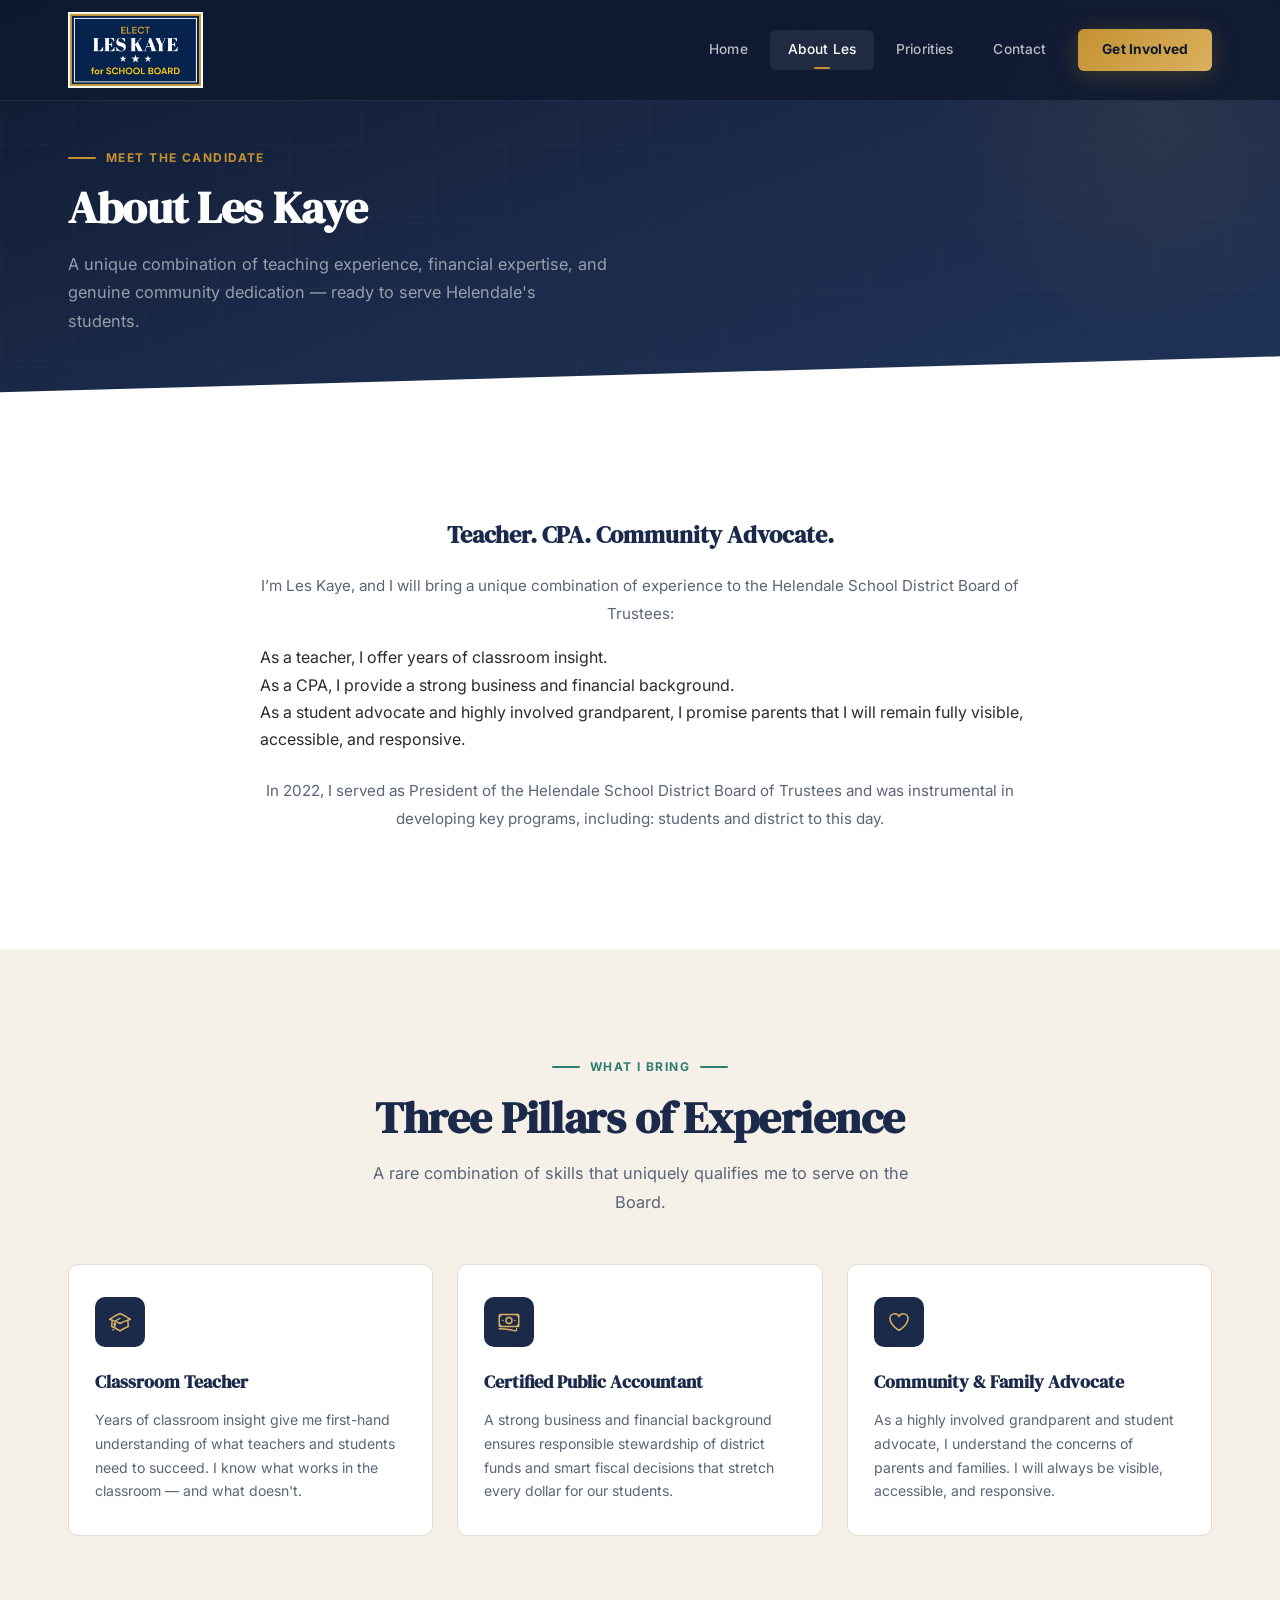
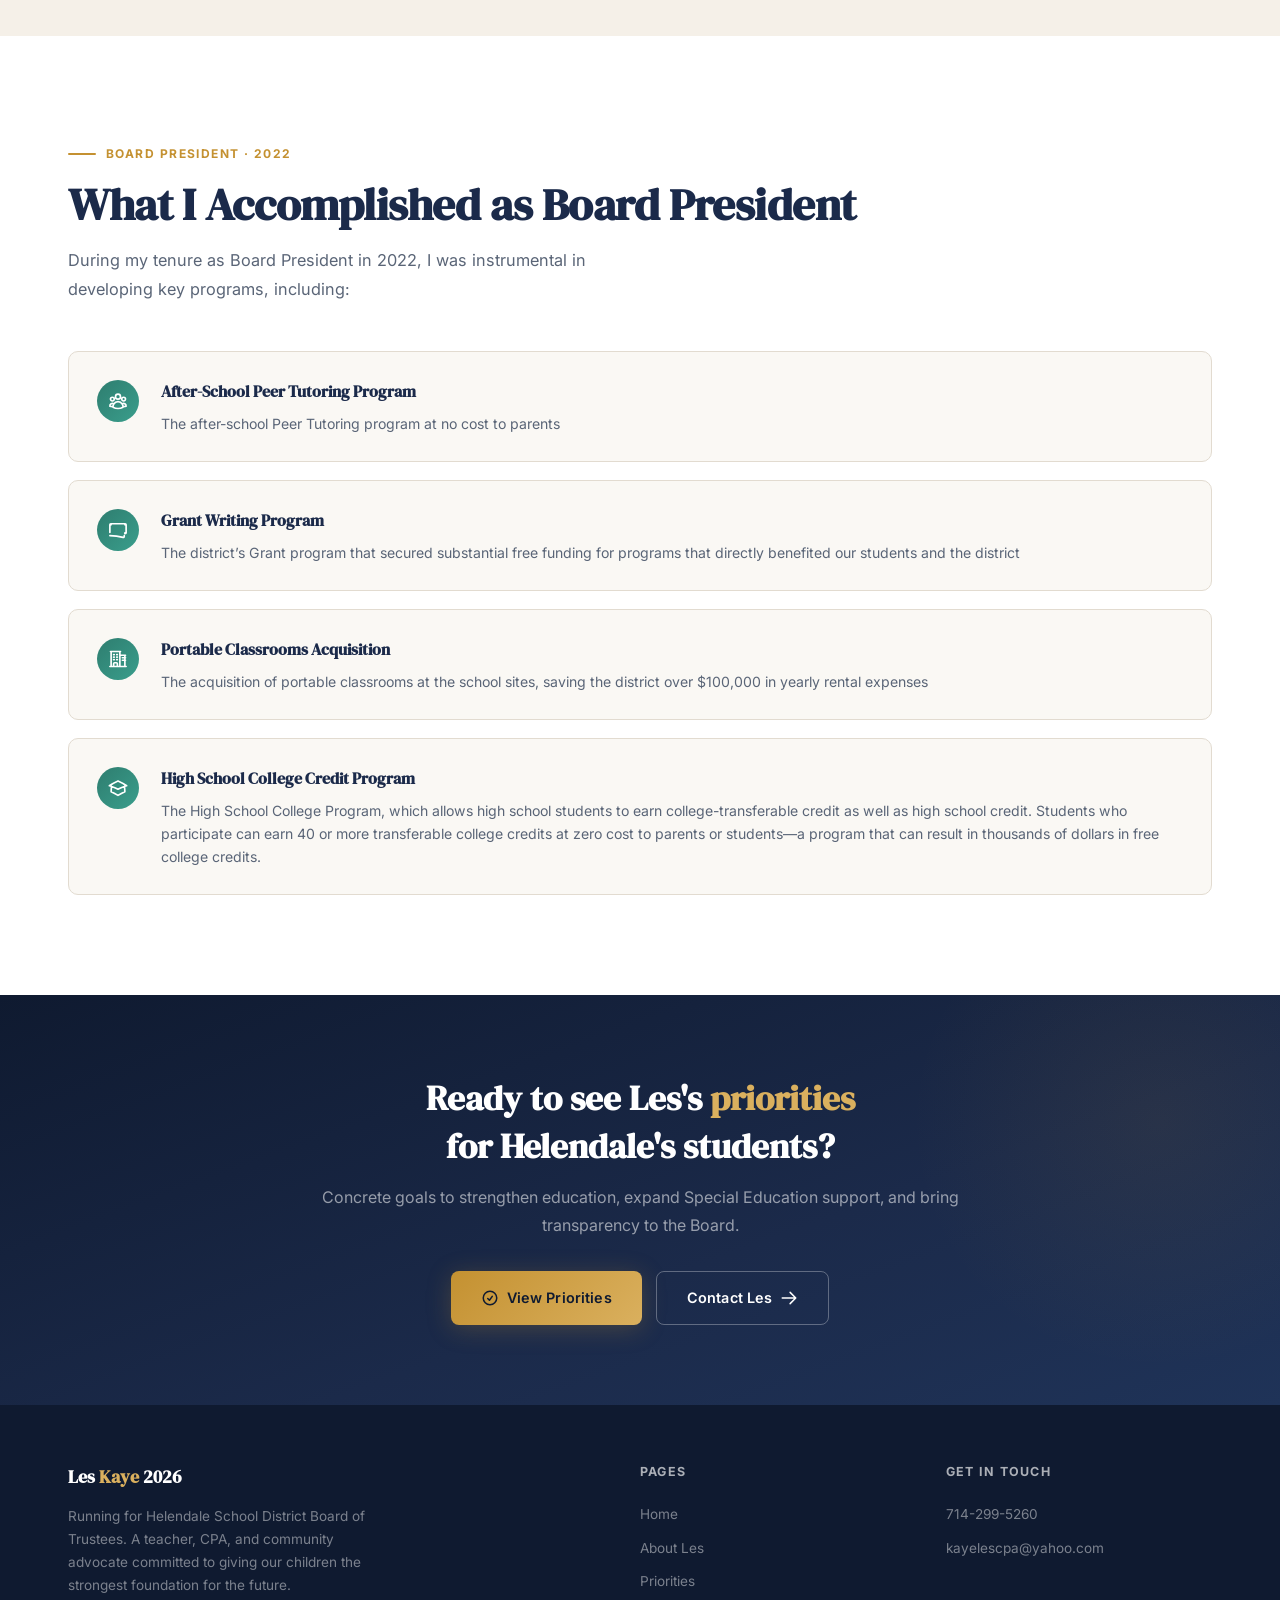
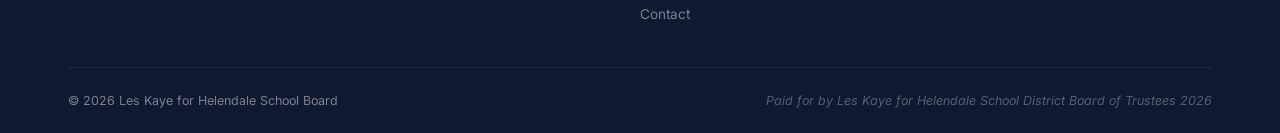
==== commit 5e3f442e: "Revise bio and achievements in about.html Updated experience details and accomplishments for clarity" ====
--- a/about.html
+++ b/about.html
@@ -65,18 +65,15 @@
         <div class="about-text reveal-r">
           <h2>Teacher. CPA. Community&nbsp;Advocate.</h2>
           <p>
-            I'm Les Kaye, and I will bring a unique combination of experience to the Helendale
-            School District Board of Trustees. My background spans the classroom, the financial
-            world, and deep roots in our community — giving me the perspective needed to make
-            decisions that truly benefit our children.
-          </p>
-          <div class="quote-block">
-            As a student advocate and highly involved grandparent, I promise parents
-            that I will remain fully visible, accessible, and responsive.
-          </div>
-          <p>
-            In 2018, I served as President of the Helendale School District Board of Trustees
-            and was instrumental in developing key programs that continue to benefit our
+            I’m Les Kaye, and I will bring a unique combination of experience to the Helendale School District Board of Trustees:
+          </p>
+          <ul style="text-align: left; margin-bottom: 24px; padding-left: 20px;">
+            <li>As a teacher, I offer years of classroom insight.</li>
+            <li>As a CPA, I provide a strong business and financial background.</li>
+            <li>As a student advocate and highly involved grandparent, I promise parents that I will remain fully visible, accessible, and responsive.</li>
+          </ul>
+          <p>
+            In 2022, I served as President of the Helendale School District Board of Trustees and was instrumental in developing key programs, including:
             students and district to this day.
           </p>
         </div>
@@ -150,14 +147,13 @@
       <div class="reveal">
         <div class="sec-label sec-label--gold">
           <span class="bar"></span>
-          Board President &middot; 2018
+          Board President &middot; 2022
         </div>
         <h2 class="sec-title" style="color: var(--navy);">
           What I Accomplished as Board&nbsp;President
         </h2>
         <p class="sec-sub" style="color: var(--slate);">
-          During my tenure as Board President in 2018, I was instrumental in developing
-          programs that directly benefited students and saved the district significant resources.
+          During my tenure as Board President in 2022, I was instrumental in developing key programs, including:
         </p>
       </div>
 
@@ -171,8 +167,7 @@
           <div>
             <h3>After-School Peer Tutoring Program</h3>
             <p>
-              Established the after-school Peer Tutoring program at <strong>no cost to parents</strong>,
-              giving students access to additional academic support from their peers.
+              The after-school Peer Tutoring program at no cost to parents
             </p>
           </div>
         </div>
@@ -186,8 +181,7 @@
           <div>
             <h3>Grant Writing Program</h3>
             <p>
-              Developed the district's Grant program that secured <strong>substantial free funding</strong>
-              for programs that directly benefited our students and the district.
+              The district’s Grant program that secured substantial free funding for programs that directly benefited our students and the district
             </p>
           </div>
         </div>
@@ -201,8 +195,7 @@
           <div>
             <h3>Portable Classrooms Acquisition</h3>
             <p>
-              Secured the acquisition of portable classrooms at school sites, saving the district
-              <strong>over $100,000</strong> in yearly rental expenses.
+              The acquisition of portable classrooms at the school sites, saving the district over $100,000 in yearly rental expenses
             </p>
           </div>
         </div>
@@ -216,10 +209,7 @@
           <div>
             <h3>High School College Credit Program</h3>
             <p>
-              Launched the High School College Program, which allows high school students to earn
-              college-transferable credit as well as high school credit. Students who participate
-              can earn <strong>40 or more transferable college credits</strong> at zero cost to parents
-              or students — a program that can result in thousands of dollars in free college credits.
+              The High School College Program, which allows high school students to earn college-transferable credit as well as high school credit. Students who participate can earn 40 or more transferable college credits at zero cost to parents or students—a program that can result in thousands of dollars in free college credits.
             </p>
           </div>
         </div>
--- a/styles.css
+++ b/styles.css
@@ -1,1390 +1,1360 @@
-/* ============================================================
-   LES KAYE 2026 — Campaign Design System
-   ============================================================ */
-
-@import url('https://fonts.googleapis.com/css2?family=DM+Serif+Display:ital@0;1&family=Inter:wght@300;400;500;600;700;800&family=Playfair+Display:ital,wght@0,400;0,700;1,400&display=swap');
-
-*, *::before, *::after {
-  margin: 0;
-  padding: 0;
-  box-sizing: border-box;
-}
-
-:root {
-  --navy: #1b2a4a;
-  --navy-deep: #0f1a30;
-  --navy-mid: #1f3358;
-  --navy-light: #2a4270;
-  --gold: #c49131;
-  --gold-light: #dab05e;
-  --gold-pale: #f0ddb3;
-  --gold-glow: rgba(196,145,49,0.15);
-  --teal: #2e7d6f;
-  --teal-light: #3a9e8c;
-  --sand: #f5f0e8;
-  --cream: #faf8f4;
-  --charcoal: #2b2b2b;
-  --slate: #5a6577;
-  --muted: #8892a0;
-  --border: #e2dbd0;
-  --border-dark: rgba(255,255,255,0.08);
-  --white: #ffffff;
-  --font-display: 'DM Serif Display', Georgia, serif;
-  --font-editorial: 'Playfair Display', Georgia, serif;
-  --font-body: 'Inter', -apple-system, BlinkMacSystemFont, sans-serif;
-  --shadow-sm: 0 1px 3px rgba(27,42,74,0.06);
-  --shadow-md: 0 4px 20px rgba(27,42,74,0.09);
-  --shadow-lg: 0 8px 40px rgba(27,42,74,0.13);
-  --shadow-gold: 0 4px 24px rgba(196,145,49,0.25);
-  --ease: cubic-bezier(0.4, 0, 0.2, 1);
-  --ease-out: cubic-bezier(0, 0, 0.2, 1);
-  --radius: 10px;
-  --radius-lg: 18px;
-}
-
-html {
-  scroll-behavior: smooth;
-  font-size: 16px;
-}
-
-body {
-  font-family: var(--font-body);
-  color: var(--charcoal);
-  background: var(--cream);
-  line-height: 1.7;
-  overflow-x: hidden;
-  -webkit-font-smoothing: antialiased;
-}
-
-img { max-width: 100%; display: block; }
-a { text-decoration: none; color: inherit; }
-ul, ol { list-style: none; }
-button { cursor: pointer; border: none; background: none; font-family: inherit; }
-
-.container {
-  width: 100%;
-  max-width: 1200px;
-  margin: 0 auto;
-  padding: 0 28px;
-}
-
-.sr-only {
-  position: absolute; width: 1px; height: 1px;
-  padding: 0; margin: -1px; overflow: hidden;
-  clip: rect(0,0,0,0); border: 0;
-}
-
-
-/* ============================================================
-   SCROLL REVEAL
-   ============================================================ */
-.reveal {
-  opacity: 0;
-  transform: translateY(32px);
-  transition: opacity 0.8s var(--ease), transform 0.8s var(--ease);
-}
-.reveal.vis { opacity: 1; transform: translateY(0); }
-
-.reveal-l {
-  opacity: 0;
-  transform: translateX(-40px);
-  transition: opacity 0.8s var(--ease), transform 0.8s var(--ease);
-}
-.reveal-l.vis { opacity: 1; transform: translateX(0); }
-
-.reveal-r {
-  opacity: 0;
-  transform: translateX(40px);
-  transition: opacity 0.8s var(--ease), transform 0.8s var(--ease);
-}
-.reveal-r.vis { opacity: 1; transform: translateX(0); }
-
-.reveal-s {
-  opacity: 0;
-  transform: scale(0.9);
-  transition: opacity 0.8s var(--ease), transform 0.8s var(--ease);
-}
-.reveal-s.vis { opacity: 1; transform: scale(1); }
-
-/* Stagger */
-.stagger > *:nth-child(1) { transition-delay: 0s; }
-.stagger > *:nth-child(2) { transition-delay: 0.12s; }
-.stagger > *:nth-child(3) { transition-delay: 0.24s; }
-.stagger > *:nth-child(4) { transition-delay: 0.36s; }
-.stagger > *:nth-child(5) { transition-delay: 0.48s; }
-
-
-/* ============================================================
-   NAVIGATION
-   ============================================================ */
-.site-nav {
-  position: fixed;
-  top: 0; left: 0; right: 0;
-  z-index: 1000;
-  background: rgba(15,26,48,0.88);
-  backdrop-filter: blur(20px);
-  -webkit-backdrop-filter: blur(20px);
-  border-bottom: 1px solid var(--border-dark);
-  transition: background 0.4s var(--ease), box-shadow 0.4s var(--ease);
-}
-.site-nav.scrolled {
-  background: rgba(15,26,48,0.96);
-  box-shadow: 0 4px 30px rgba(0,0,0,0.2);
-}
-
-.nav-inner {
-  display: flex;
-  align-items: center;
-  justify-content: space-between;
-  height: 100px;
-}
-
-.nav-brand {
-  display: flex;
-  align-items: center;
-}
-.nav-brand-logo {
-  height: 76px;
-  width: auto;
-  object-fit: contain;
-  transition: transform 0.3s var(--ease);
-}
-.nav-brand-logo:hover {
-  transform: scale(1.03);
-}
-
-.nav-links {
-  display: flex;
-  align-items: center;
-  gap: 4px;
-}
-.nav-links a {
-  color: rgba(255,255,255,0.7);
-  font-size: 0.86rem;
-  font-weight: 500;
-  padding: 8px 18px;
-  border-radius: 6px;
-  transition: color 0.25s, background 0.25s;
-  letter-spacing: 0.01em;
-}
-.nav-links a:hover,
-.nav-links a.active {
-  color: var(--white);
-  background: rgba(255,255,255,0.07);
-}
-.nav-links a.active {
-  position: relative;
-}
-.nav-links a.active::after {
-  content: '';
-  position: absolute;
-  bottom: 1px; left: 50%;
-  transform: translateX(-50%);
-  width: 16px; height: 2px;
-  background: var(--gold);
-  border-radius: 2px;
-}
-
-.nav-cta-link {
-  margin-left: 10px;
-  background: linear-gradient(135deg, var(--gold), var(--gold-light)) !important;
-  color: var(--navy-deep) !important;
-  font-weight: 700 !important;
-  padding: 9px 24px !important;
-  border-radius: 6px !important;
-  box-shadow: var(--shadow-gold);
-  transition: transform 0.2s, box-shadow 0.2s !important;
-}
-.nav-cta-link:hover {
-  transform: translateY(-1px) !important;
-  box-shadow: 0 6px 28px rgba(196,145,49,0.4) !important;
-}
-
-/* Hamburger */
-.nav-hamburger {
-  display: none;
-  flex-direction: column;
-  gap: 5px;
-  padding: 4px;
-  z-index: 1001;
-}
-.nav-hamburger span {
-  width: 22px; height: 2px;
-  background: var(--white);
-  border-radius: 2px;
-  transition: transform 0.3s var(--ease), opacity 0.3s;
-}
-.nav-hamburger.open span:nth-child(1) { transform: rotate(45deg) translate(5px, 5px); }
-.nav-hamburger.open span:nth-child(2) { opacity: 0; }
-.nav-hamburger.open span:nth-child(3) { transform: rotate(-45deg) translate(5px, -5px); }
-
-.nav-overlay {
-  position: fixed; inset: 0;
-  background: rgba(0,0,0,0.5);
-  z-index: 999;
-  opacity: 0;
-  pointer-events: none;
-  transition: opacity 0.4s;
-}
-.nav-overlay.active { opacity: 1; pointer-events: auto; }
-
-@media (max-width: 768px) {
-  .nav-hamburger { display: flex; }
-  .nav-links {
-    position: fixed;
-    top: 0; right: -100%;
-    width: 280px; height: 100vh;
-    background: var(--navy-deep);
-    flex-direction: column;
-    align-items: stretch;
-    padding: 90px 28px 40px;
-    gap: 2px;
-    transition: right 0.4s var(--ease);
-    box-shadow: -8px 0 40px rgba(0,0,0,0.35);
-  }
-  .nav-links.open { right: 0; }
-  .nav-links a { font-size: 0.95rem; padding: 13px 16px; }
-  .nav-cta-link { margin-left: 0 !important; margin-top: 14px; text-align: center; }
-}
-
-
-/* ============================================================
-   BUTTONS
-   ============================================================ */
-.btn {
-  display: inline-flex;
-  align-items: center;
-  gap: 8px;
-  font-size: 0.9rem;
-  font-weight: 600;
-  padding: 14px 30px;
-  border-radius: 8px;
-  transition: all 0.25s var(--ease);
-  letter-spacing: 0.01em;
-  position: relative;
-}
-.btn svg { width: 18px; height: 18px; flex-shrink: 0; }
-
-.btn-gold {
-  background: linear-gradient(135deg, var(--gold), var(--gold-light));
-  color: var(--navy-deep);
-  box-shadow: var(--shadow-gold);
-}
-.btn-gold:hover {
-  transform: translateY(-2px);
-  box-shadow: 0 8px 32px rgba(196,145,49,0.4);
-}
-
-.btn-white {
-  background: var(--white);
-  color: var(--navy);
-  box-shadow: var(--shadow-md);
-}
-.btn-white:hover {
-  transform: translateY(-2px);
-  box-shadow: var(--shadow-lg);
-}
-
-.btn-outline-light {
-  background: transparent;
-  color: var(--white);
-  border: 1.5px solid rgba(255,255,255,0.3);
-}
-.btn-outline-light:hover {
-  border-color: rgba(255,255,255,0.6);
-  background: rgba(255,255,255,0.06);
-  transform: translateY(-2px);
-}
-
-.btn-navy {
-  background: var(--navy);
-  color: var(--white);
-  box-shadow: var(--shadow-md);
-}
-.btn-navy:hover {
-  background: var(--navy-mid);
-  transform: translateY(-2px);
-  box-shadow: var(--shadow-lg);
-}
-
-
-/* ============================================================
-   HERO — CAMPAIGN STYLE
-   ============================================================ */
-.hero {
-  position: relative;
-  min-height: 100vh;
-  display: flex;
-  align-items: center;
-  overflow: hidden;
-  padding-top: 68px;
-  /* Two-tone split background */
-  background:
-    linear-gradient(160deg, var(--navy-deep) 0%, var(--navy) 55%, var(--navy-mid) 100%);
-}
-
-/* Angled bottom edge */
-.hero::after {
-  content: '';
-  position: absolute;
-  bottom: -1px; left: 0; right: 0;
-  height: 80px;
-  background: var(--white);
-  clip-path: polygon(0 60%, 100% 0, 100% 100%, 0 100%);
-  z-index: 3;
-}
-
-/* Subtle grid overlay */
-.hero-grid {
-  position: absolute; inset: 0;
-  background-image:
-    linear-gradient(rgba(255,255,255,0.018) 1px, transparent 1px),
-    linear-gradient(90deg, rgba(255,255,255,0.018) 1px, transparent 1px);
-  background-size: 72px 72px;
-  pointer-events: none;
-}
-
-/* Decorative glow orbs */
-.hero-orb {
-  position: absolute;
-  border-radius: 50%;
-  pointer-events: none;
-  filter: blur(80px);
-}
-.hero-orb--gold {
-  width: 500px; height: 500px;
-  top: -15%; right: 5%;
-  background: rgba(196,145,49,0.1);
-}
-.hero-orb--teal {
-  width: 400px; height: 400px;
-  bottom: -10%; left: -5%;
-  background: rgba(46,125,111,0.07);
-}
-
-/* Subtle educational icons */
-.hero-deco {
-  position: absolute;
-  opacity: 0.04;
-  pointer-events: none;
-  color: var(--white);
-}
-.hero-deco svg {
-  width: 100%;
-  height: 100%;
-}
-.hero-deco-1 {
-  top: 15%; right: 10%;
-  width: 180px; height: 180px;
-  transform: rotate(15deg);
-}
-.hero-deco-2 {
-  bottom: 20%; left: 45%;
-  width: 120px; height: 120px;
-  transform: rotate(-10deg);
-}
-
-.hero-inner {
-  position: relative;
-  z-index: 2;
-  display: flex;
-  flex-direction: column;
-  align-items: center;
-  text-align: center;
-  padding: 80px 0 120px;
-}
-
-/* Left column: text */
-.hero-content {}
-
-.hero-tag {
-  display: inline-flex;
-  align-items: center;
-  gap: 10px;
-  background: rgba(196,145,49,0.1);
-  border: 1px solid rgba(196,145,49,0.2);
-  border-radius: 100px;
-  padding: 7px 20px 7px 14px;
-  margin-bottom: 28px;
-  font-size: 0.78rem;
-  font-weight: 600;
-  color: var(--gold-light);
-  letter-spacing: 0.07em;
-  text-transform: uppercase;
-}
-.hero-tag .pulse {
-  width: 8px; height: 8px;
-  background: var(--gold);
-  border-radius: 50%;
-  animation: pulse 2s ease-in-out infinite;
-}
-@keyframes pulse {
-  0%,100% { transform: scale(1); opacity: 1; }
-  50% { transform: scale(1.5); opacity: 0.4; }
-}
-
-.hero h1 {
-  font-family: var(--font-display);
-  font-size: clamp(2.6rem, 5.5vw, 4rem);
-  color: var(--white);
-  line-height: 1.1;
-  margin-bottom: 24px;
-  letter-spacing: -0.01em;
-}
-.hero h1 .em {
-  color: var(--gold-light);
-  position: relative;
-  white-space: nowrap;
-}
-.hero h1 .em::after {
-  content: '';
-  position: absolute;
-  bottom: 4px; left: 0; right: 0;
-  height: 3px;
-  background: var(--gold);
-  border-radius: 3px;
-  opacity: 0.5;
-}
-
-.hero-lead {
-  font-size: 1.12rem;
-  color: rgba(255,255,255,0.65);
-  line-height: 1.85;
-  max-width: 600px;
-  margin: 0 auto 36px;
-}
-
-.hero-buttons {
-  display: flex;
-  flex-wrap: wrap;
-  justify-content: center;
-  gap: 14px;
-}
-
-/* Right column: candidate card */
-.hero-card-area { display: flex; justify-content: flex-end; }
-
-.candidate-plaque-frame {
-  position: relative;
-  width: 100%;
-  max-width: 400px;
-  margin-top: 20px;
-}
-
-.candidate-plaque-frame::before {
-  content: '';
-  position: absolute;
-  top: -15px; left: -15px;
-  width: 120px; height: 120px;
-  background: radial-gradient(circle, var(--gold) 2px, transparent 2px);
-  background-size: 16px 16px;
-  z-index: 1;
-}
-
-.plaque-photo {
-  position: relative;
-  z-index: 2;
-  width: 100%;
-  aspect-ratio: 4/5;
-  background: linear-gradient(160deg, rgba(255,255,255,0.06), rgba(255,255,255,0.02));
-  border: 1px solid rgba(255,255,255,0.1);
-  border-radius: var(--radius-lg);
-  display: flex;
-  flex-direction: column;
-  align-items: center;
-  justify-content: center;
-  gap: 12px;
-  backdrop-filter: blur(8px);
-  box-shadow: var(--shadow-lg);
-}
-
-.plaque-photo svg {
-  width: 42px; height: 42px;
-  color: rgba(255,255,255,0.25);
-}
-
-.plaque-photo .ph-label {
-  font-size: 0.8rem;
-  color: rgba(255,255,255,0.3);
-  text-transform: uppercase;
-  letter-spacing: 0.12em;
-  font-weight: 600;
-}
-
-.plaque-text-box {
-  position: absolute;
-  bottom: -30px;
-  right: -20px;
-  z-index: 3;
-  background: var(--white);
-  padding: 24px 30px;
-  border-radius: var(--radius);
-  box-shadow: var(--shadow-xl);
-  border-left: 4px solid var(--gold);
-  width: 90%;
-  transition: transform 0.4s var(--ease);
-}
-
-.candidate-plaque-frame:hover .plaque-text-box {
-  transform: translateY(-5px);
-}
-
-.plaque-name {
-  font-family: var(--font-display);
-  font-size: 2rem;
-  color: var(--navy-deep);
-  margin-bottom: 6px;
-  line-height: 1;
-}
-
-.plaque-role {
-  font-size: 0.85rem;
-  color: var(--slate);
-  line-height: 1.4;
-  font-weight: 600;
-  text-transform: uppercase;
-  letter-spacing: 0.05em;
-}
-
-@media (max-width: 600px) {
-  .candidate-plaque-frame {
-    max-width: 320px;
-  }
-  .candidate-plaque-frame::before {
-    display: none;
-  }
-  .plaque-text-box {
-    right: -10px;
-    width: 95%;
-    padding: 16px 20px;
-  }
-}
-
-@media (max-width: 900px) {
-  .hero-inner { grid-template-columns: 1fr; gap: 60px; }
-  .hero-card-area { display: flex; justify-content: center; margin-top: 20px; }
-  .hero { min-height: auto; padding-bottom: 120px; }
-}
-
-
-/* ============================================================
-   CAMPAIGN STRIP — thin gold bar with scrolling text vibe
-   ============================================================ */
-.campaign-strip {
-  background: linear-gradient(90deg, var(--gold), var(--gold-light), var(--gold));
-  padding: 14px 0;
-  position: relative;
-  z-index: 4;
-}
-.campaign-strip-inner {
-  display: flex;
-  align-items: center;
-  justify-content: center;
-  gap: 32px;
-  flex-wrap: wrap;
-}
-.campaign-strip-item {
-  display: flex;
-  align-items: center;
-  gap: 8px;
-  font-size: 0.82rem;
-  font-weight: 700;
-  color: var(--navy-deep);
-  letter-spacing: 0.03em;
-  text-transform: uppercase;
-}
-.campaign-strip-item .star {
-  font-size: 0.65rem;
-  opacity: 0.5;
-}
-
-
-/* ============================================================
-   SECTION HELPERS
-   ============================================================ */
-section { position: relative; }
-
-.sec-pad { padding: 100px 0; }
-.sec-pad-sm { padding: 70px 0; }
-
-.sec-label {
-  display: inline-flex;
-  align-items: center;
-  gap: 10px;
-  font-size: 0.75rem;
-  font-weight: 700;
-  text-transform: uppercase;
-  letter-spacing: 0.12em;
-  margin-bottom: 14px;
-}
-.sec-label .bar {
-  width: 28px; height: 2px;
-  border-radius: 2px;
-}
-.sec-label--gold { color: var(--gold); }
-.sec-label--gold .bar { background: var(--gold); }
-.sec-label--teal { color: var(--teal); }
-.sec-label--teal .bar { background: var(--teal); }
-.sec-label--white { color: rgba(255,255,255,0.7); }
-.sec-label--white .bar { background: rgba(255,255,255,0.4); }
-
-.sec-title {
-  font-family: var(--font-display);
-  font-size: clamp(1.8rem, 3.5vw, 2.8rem);
-  line-height: 1.15;
-  margin-bottom: 16px;
-  letter-spacing: -0.01em;
-}
-
-.sec-sub {
-  font-size: 1.02rem;
-  line-height: 1.75;
-  max-width: 580px;
-}
-
-.sep {
-  width: 50px; height: 3px;
-  background: linear-gradient(90deg, var(--gold), var(--teal));
-  border-radius: 3px;
-  margin: 18px 0;
-}
-
-
-/* ============================================================
-   SECTION: WHY THIS ELECTION MATTERS (white bg)
-   ============================================================ */
-.why-section {
-  background: var(--white);
-}
-
-.why-grid {
-  display: grid;
-  grid-template-columns: 1fr 1fr;
-  gap: 56px;
-  align-items: start;
-  margin-top: 40px;
-}
-
-.why-text p {
-  font-size: 1rem;
-  color: var(--slate);
-  line-height: 1.85;
-  margin-bottom: 18px;
-}
-
-.why-quote {
-  font-family: var(--font-editorial);
-  font-size: 1.15rem;
-  font-style: italic;
-  color: var(--navy);
-  border-left: 3px solid var(--gold);
-  padding-left: 20px;
-  margin: 28px 0;
-  line-height: 1.7;
-}
-
-.why-highlights {
-  display: flex;
-  flex-direction: column;
-  gap: 18px;
-}
-
-.why-highlight-card {
-  background: var(--cream);
-  border: 1px solid var(--border);
-  border-radius: var(--radius);
-  padding: 24px;
-  display: flex;
-  align-items: flex-start;
-  gap: 18px;
-  transition: transform 0.35s var(--ease), box-shadow 0.35s var(--ease);
-}
-.why-highlight-card:hover {
-  transform: translateY(-3px);
-  box-shadow: var(--shadow-md);
-}
-
-.wh-icon {
-  width: 46px; height: 46px;
-  border-radius: 8px;
-  display: grid;
-  place-items: center;
-  flex-shrink: 0;
-}
-.wh-icon svg { width: 22px; height: 22px; }
-.wh-icon--navy { background: var(--navy); }
-.wh-icon--navy svg { color: var(--gold-light); }
-.wh-icon--teal { background: var(--teal); }
-.wh-icon--teal svg { color: var(--white); }
-.wh-icon--gold { background: linear-gradient(135deg, var(--gold), var(--gold-light)); }
-.wh-icon--gold svg { color: var(--navy-deep); }
-
-.wh-title {
-  font-family: var(--font-display);
-  font-size: 1rem;
-  color: var(--navy);
-  margin-bottom: 4px;
-}
-.wh-desc {
-  font-size: 0.85rem;
-  color: var(--slate);
-  line-height: 1.55;
-}
-
-@media (max-width: 768px) {
-  .why-grid { grid-template-columns: 1fr; gap: 32px; }
-}
-
-
-/* ============================================================
-   SECTION: THREE PILLARS (navy bg)
-   ============================================================ */
-.pillars-section {
-  background: linear-gradient(160deg, var(--navy-deep), var(--navy) 60%, var(--navy-mid));
-  position: relative;
-  overflow: hidden;
-}
-/* Angled top edge */
-.pillars-section::before {
-  content: '';
-  position: absolute;
-  top: -1px; left: 0; right: 0;
-  height: 60px;
-  background: var(--white);
-  clip-path: polygon(0 0, 100% 0, 100% 40%, 0 100%);
-  z-index: 2;
-}
-
-.pillars-grid {
-  display: grid;
-  grid-template-columns: repeat(3, 1fr);
-  gap: 24px;
-  margin-top: 48px;
-}
-
-.pillar-card {
-  background: rgba(255,255,255,0.04);
-  border: 1px solid rgba(255,255,255,0.08);
-  border-radius: var(--radius-lg);
-  padding: 36px 28px;
-  transition: transform 0.4s var(--ease), border-color 0.4s, background 0.4s;
-  position: relative;
-  overflow: hidden;
-}
-.pillar-card::before {
-  content: '';
-  position: absolute;
-  top: 0; left: 0; right: 0;
-  height: 3px;
-  background: linear-gradient(90deg, var(--gold), var(--teal));
-  transform: scaleX(0);
-  transform-origin: left;
-  transition: transform 0.5s var(--ease);
-}
-.pillar-card:hover {
-  transform: translateY(-5px);
-  border-color: rgba(255,255,255,0.15);
-  background: rgba(255,255,255,0.06);
-}
-.pillar-card:hover::before { transform: scaleX(1); }
-
-.pillar-icon {
-  width: 52px; height: 52px;
-  border-radius: 12px;
-  display: grid;
-  place-items: center;
-  margin-bottom: 22px;
-  background: rgba(196,145,49,0.12);
-  border: 1px solid rgba(196,145,49,0.2);
-}
-.pillar-icon svg { width: 26px; height: 26px; color: var(--gold-light); }
-
-.pillar-card h3 {
-  font-family: var(--font-display);
-  font-size: 1.2rem;
-  color: var(--white);
-  margin-bottom: 10px;
-}
-.pillar-card p {
-  font-size: 0.88rem;
-  color: rgba(255,255,255,0.55);
-  line-height: 1.7;
-}
-
-@media (max-width: 768px) {
-  .pillars-grid { grid-template-columns: 1fr; }
-}
-
-
-/* ============================================================
-   SECTION: TRACK RECORD (white bg)
-   ============================================================ */
-.record-section {
-  background: var(--white);
-}
-
-.record-grid {
-  display: grid;
-  grid-template-columns: 1fr 1fr;
-  gap: 20px;
-  margin-top: 48px;
-}
-
-.record-card {
-  background: var(--cream);
-  border: 1px solid var(--border);
-  border-radius: var(--radius);
-  padding: 28px 28px 28px 24px;
-  display: flex;
-  gap: 20px;
-  align-items: flex-start;
-  transition: transform 0.35s var(--ease), box-shadow 0.35s var(--ease);
-}
-.record-card:hover {
-  transform: translateY(-3px);
-  box-shadow: var(--shadow-md);
-}
-
-.record-marker {
-  flex-shrink: 0;
-  width: 40px; height: 40px;
-  background: linear-gradient(135deg, var(--teal), var(--teal-light));
-  border-radius: 50%;
-  display: grid;
-  place-items: center;
-  margin-top: 3px;
-}
-.record-marker svg { width: 18px; height: 18px; color: var(--white); }
-
-.record-card h3 {
-  font-family: var(--font-display);
-  font-size: 1rem;
-  color: var(--navy);
-  margin-bottom: 6px;
-}
-.record-card p {
-  font-size: 0.85rem;
-  color: var(--slate);
-  line-height: 1.65;
-}
-.record-card strong {
-  color: var(--navy);
-}
-
-@media (max-width: 768px) {
-  .record-grid { grid-template-columns: 1fr; }
-}
-
-
-/* ============================================================
-   SECTION: CTA / TOGETHER BANNER (gold bg)
-   ============================================================ */
-.together-banner {
-  background: linear-gradient(135deg, var(--gold), var(--gold-light) 50%, var(--gold));
-  position: relative;
-  overflow: hidden;
-  padding: 80px 0;
-}
-.together-banner::before {
-  content: '';
-  position: absolute;
-  inset: 0;
-  background-image:
-    linear-gradient(rgba(255,255,255,0.05) 1px, transparent 1px),
-    linear-gradient(90deg, rgba(255,255,255,0.05) 1px, transparent 1px);
-  background-size: 50px 50px;
-  pointer-events: none;
-}
-
-.together-inner {
-  position: relative;
-  z-index: 2;
-  text-align: center;
-  max-width: 700px;
-  margin: 0 auto;
-}
-
-.together-banner h2 {
-  font-family: var(--font-display);
-  font-size: clamp(1.6rem, 3vw, 2.4rem);
-  color: var(--navy-deep);
-  line-height: 1.3;
-  margin-bottom: 16px;
-}
-
-.together-banner p {
-  font-size: 1rem;
-  color: rgba(15,26,48,0.65);
-  margin-bottom: 32px;
-}
-
-
-/* ============================================================
-   FOOTER
-   ============================================================ */
-.site-footer {
-  background: var(--navy-deep);
-  color: rgba(255,255,255,0.45);
-  padding: 56px 0 0;
-}
-
-.footer-grid {
-  display: grid;
-  grid-template-columns: 2fr 1fr 1fr;
-  gap: 40px;
-  padding-bottom: 36px;
-  border-bottom: 1px solid rgba(255,255,255,0.07);
-}
-
-.footer-brand h3 {
-  font-family: var(--font-display);
-  font-size: 1.15rem;
-  color: var(--white);
-  margin-bottom: 12px;
-}
-.footer-brand h3 em { color: var(--gold-light); font-style: normal; }
-.footer-brand p {
-  font-size: 0.85rem;
-  line-height: 1.7;
-  max-width: 320px;
-}
-
-.footer-col h4 {
-  font-size: 0.78rem;
-  font-weight: 700;
-  text-transform: uppercase;
-  letter-spacing: 0.1em;
-  color: rgba(255,255,255,0.65);
-  margin-bottom: 16px;
-}
-.footer-col a {
-  display: block;
-  font-size: 0.85rem;
-  padding: 5px 0;
-  color: rgba(255,255,255,0.45);
-  transition: color 0.2s, padding-left 0.2s;
-}
-.footer-col a:hover {
-  color: var(--gold-light);
-  padding-left: 5px;
-}
-
-.footer-bottom {
-  padding: 22px 0;
-  display: flex;
-  align-items: center;
-  justify-content: space-between;
-  flex-wrap: wrap;
-  gap: 10px;
-  font-size: 0.78rem;
-}
-.footer-disclaimer {
-  font-style: italic;
-  color: rgba(255,255,255,0.3);
-}
-
-@media (max-width: 768px) {
-  .footer-grid { grid-template-columns: 1fr; gap: 28px; }
-}
-
-
-/* ============================================================
-   PAGE HEADER (inner pages)
-   ============================================================ */
-.page-header {
-  background: linear-gradient(160deg, var(--navy-deep) 0%, var(--navy) 50%, var(--navy-mid) 100%);
-  padding: 140px 0 80px;
-  position: relative;
-  overflow: hidden;
-}
-.page-header::before {
-  content: '';
-  position: absolute;
-  inset: 0;
-  background-image:
-    linear-gradient(rgba(255,255,255,0.018) 1px, transparent 1px),
-    linear-gradient(90deg, rgba(255,255,255,0.018) 1px, transparent 1px);
-  background-size: 72px 72px;
-  pointer-events: none;
-}
-.page-header::after {
-  content: '';
-  position: absolute;
-  bottom: -1px; left: 0; right: 0;
-  height: 60px;
-  background: var(--white);
-  clip-path: polygon(0 60%, 100% 0, 100% 100%, 0 100%);
-  z-index: 2;
-}
-.page-header .orb {
-  position: absolute;
-  top: -25%; right: -8%;
-  width: 450px; height: 450px;
-  background: radial-gradient(circle, rgba(196,145,49,0.09) 0%, transparent 70%);
-  border-radius: 50%;
-  pointer-events: none;
-}
-.page-header .container { position: relative; z-index: 3; }
-.page-header .sec-title { color: var(--white); }
-.page-header .sec-sub { color: rgba(255,255,255,0.55); }
-
-
-/* ============================================================
-   ABOUT PAGE — Intro Section
-   ============================================================ */
-.about-intro {
-  background: var(--white);
-}
-
-.about-intro-grid {
-  display: grid;
-  grid-template-columns: 280px 1fr;
-  gap: 52px;
-  align-items: start;
-  margin-top: 48px;
-}
-
-.about-photo {
-  width: 100%;
-  aspect-ratio: 3/4;
-  background: linear-gradient(145deg, var(--sand), var(--cream));
-  border: 2px dashed var(--border);
-  border-radius: var(--radius-lg);
-  display: flex;
-  flex-direction: column;
-  align-items: center;
-  justify-content: center;
-  gap: 12px;
-  position: relative;
-}
-.about-photo .ph-icon {
-  width: 56px; height: 56px;
-  border-radius: 50%;
-  background: rgba(27,42,74,0.06);
-  display: grid;
-  place-items: center;
-}
-.about-photo .ph-icon svg {
-  width: 28px; height: 28px;
-  color: var(--slate);
-}
-.about-photo .ph-label {
-  font-size: 0.72rem;
-  color: var(--slate);
-  font-weight: 600;
-  text-transform: uppercase;
-  letter-spacing: 0.08em;
-}
-
-/* Badge on photo */
-.about-photo-badge {
-  position: absolute;
-  bottom: -14px; left: 50%;
-  transform: translateX(-50%);
-  background: linear-gradient(135deg, var(--gold), var(--gold-light));
-  color: var(--navy-deep);
-  padding: 8px 22px;
-  border-radius: 100px;
-  font-size: 0.72rem;
-  font-weight: 700;
-  letter-spacing: 0.04em;
-  text-transform: uppercase;
-  white-space: nowrap;
-  box-shadow: var(--shadow-gold);
-  z-index: 2;
-}
-
-.about-text h2 {
-  font-family: var(--font-display);
-  font-size: 1.5rem;
-  color: var(--navy);
-  margin-bottom: 16px;
-}
-.about-text p {
-  font-size: 0.95rem;
-  color: var(--slate);
-  line-height: 1.85;
-  margin-bottom: 16px;
-}
-.about-text .quote-block {
-  font-family: var(--font-editorial);
-  font-style: italic;
-  font-size: 1.08rem;
-  color: var(--navy);
-  border-left: 3px solid var(--gold);
-  padding-left: 20px;
-  margin: 28px 0;
-  line-height: 1.7;
-}
-
-@media (max-width: 768px) {
-  .about-intro-grid {
-    grid-template-columns: 1fr;
-    gap: 36px;
-  }
-  .about-photo {
-    max-width: 220px;
-    margin: 0 auto;
-  }
-}
-
-
-/* ============================================================
-   ABOUT PAGE — Experience Cards (3-up)
-   ============================================================ */
-.experience-section {
-  background: var(--sand);
-  position: relative;
-}
-
-.exp-grid {
-  display: grid;
-  grid-template-columns: repeat(3, 1fr);
-  gap: 24px;
-  margin-top: 48px;
-}
-
-.exp-card {
-  background: var(--white);
-  border: 1px solid var(--border);
-  border-radius: var(--radius);
-  padding: 32px 26px;
-  transition: transform 0.4s var(--ease), box-shadow 0.4s var(--ease), border-color 0.4s;
-  position: relative;
-  overflow: hidden;
-}
-.exp-card::before {
-  content: '';
-  position: absolute;
-  top: 0; left: 0; right: 0;
-  height: 3px;
-  background: linear-gradient(90deg, var(--gold), var(--teal));
-  transform: scaleX(0);
-  transform-origin: left;
-  transition: transform 0.5s var(--ease);
-}
-.exp-card:hover {
-  transform: translateY(-5px);
-  box-shadow: var(--shadow-lg);
-  border-color: transparent;
-}
-.exp-card:hover::before { transform: scaleX(1); }
-
-.exp-icon {
-  width: 50px; height: 50px;
-  background: var(--navy);
-  border-radius: 10px;
-  display: grid;
-  place-items: center;
-  margin-bottom: 20px;
-}
-.exp-icon svg { width: 24px; height: 24px; color: var(--gold-light); }
-
-.exp-card h3 {
-  font-family: var(--font-display);
-  font-size: 1.12rem;
-  color: var(--navy);
-  margin-bottom: 10px;
-}
-.exp-card p {
-  font-size: 0.88rem;
-  color: var(--slate);
-  line-height: 1.7;
-}
-
-@media (max-width: 768px) {
-  .exp-grid { grid-template-columns: 1fr; }
-}
-
-
-/* ============================================================
-   ABOUT PAGE — Achievements List
-   ============================================================ */
-.achievements-section {
-  background: var(--white);
-}
-
-.achieve-list {
-  margin-top: 48px;
-  display: flex;
-  flex-direction: column;
-  gap: 18px;
-}
-
-.achieve-item {
-  display: flex;
-  align-items: flex-start;
-  gap: 22px;
-  background: var(--cream);
-  border: 1px solid var(--border);
-  border-radius: var(--radius);
-  padding: 26px 28px;
-  transition: transform 0.35s var(--ease), box-shadow 0.35s var(--ease), border-color 0.35s;
-}
-.achieve-item:hover {
-  transform: translateX(6px);
-  box-shadow: var(--shadow-md);
-  border-color: var(--gold-pale);
-}
-
-.achieve-dot {
-  flex-shrink: 0;
-  width: 42px; height: 42px;
-  background: linear-gradient(135deg, var(--teal), var(--teal-light));
-  border-radius: 50%;
-  display: grid;
-  place-items: center;
-  margin-top: 2px;
-}
-.achieve-dot svg { width: 20px; height: 20px; color: var(--white); }
-
-.achieve-item h3 {
-  font-family: var(--font-display);
-  font-size: 1.02rem;
-  color: var(--navy);
-  margin-bottom: 6px;
-}
-.achieve-item p {
-  font-size: 0.88rem;
-  color: var(--slate);
-  line-height: 1.65;
-}
-.achieve-item strong { color: var(--navy); }
-
-@media (max-width: 600px) {
-  .achieve-item { flex-direction: column; gap: 14px; padding: 22px; }
-}
-
-
-/* ============================================================
-   CTA — Navy Banner (reusable on inner pages)
-   ============================================================ */
-.cta-navy {
-  background: linear-gradient(160deg, var(--navy-deep), var(--navy) 60%, var(--navy-mid));
-  position: relative;
-  overflow: hidden;
-  padding: 80px 0;
-}
-.cta-navy::before {
-  content: '';
-  position: absolute;
-  top: -30%; right: -10%;
-  width: 500px; height: 500px;
-  background: radial-gradient(circle, rgba(196,145,49,0.08) 0%, transparent 70%);
-  border-radius: 50%;
-  pointer-events: none;
-}
-.cta-navy .cta-inner {
-  position: relative;
-  z-index: 2;
-  text-align: center;
-  max-width: 680px;
-  margin: 0 auto;
-}
-.cta-navy h2 {
-  font-family: var(--font-display);
-  font-size: clamp(1.5rem, 3vw, 2.2rem);
-  color: var(--white);
-  line-height: 1.35;
-  margin-bottom: 14px;
-}
-.cta-navy h2 .gold { color: var(--gold-light); }
-.cta-navy p {
-  font-size: 1rem;
-  color: rgba(255,255,255,0.55);
-  margin-bottom: 32px;
-  line-height: 1.7;
-}
-
-
-/* ============================================================
-   PRINT
-   ============================================================ */
-@media print {
-  .site-nav, .site-footer, .btn, .campaign-strip { display: none; }
-  body { background: white; color: black; }
-  .hero { min-height: auto; background: #1b2a4a !important; }
-  .hero::after { display: none; }
-}
-
-/* Swearing-in Photo */
-.swearing-in-photo-container {
-  max-width: 800px;
-  margin: 40px auto 0;
-  border-radius: var(--radius-lg);
-  overflow: hidden;
-  box-shadow: 0 15px 35px rgba(15,26,48,0.12);
-  border: 4px solid var(--white);
-}
-.swearing-in-photo {
-  width: 100%;
-  height: auto;
-  display: block;
-  object-fit: cover;
-  max-height: 500px;
-  object-position: center 25%;
-}
-
-/* Carousel Styles */
-.carousel-container {
-  max-width: 900px;
-  margin: 40px auto 0;
-  position: relative;
-  border-radius: var(--radius-lg);
-  overflow: hidden;
-  box-shadow: 0 15px 35px rgba(15,26,48,0.15);
-  border: 4px solid var(--white);
-  background: var(--navy-deep);
-}
-.carousel-track {
-  position: relative;
-  width: 100%;
-  height: 500px; /* fixed height for flow consistency */
-  overflow: hidden;
-}
-.carousel-slide {
-  position: absolute;
-  top: 0; left: 0;
-  width: 100%;
-  height: 100%;
-  object-fit: cover;
-  object-position: center 25%;
-  opacity: 0;
-  transition: opacity 0.8s ease-in-out;
-  z-index: 1;
-}
-.carousel-slide.active {
-  opacity: 1;
-  z-index: 2;
-}
-.carousel-controls {
-  position: absolute;
-  bottom: 20px;
-  left: 50%;
-  transform: translateX(-50%);
-  display: flex;
-  gap: 12px;
-  z-index: 3;
-  background: rgba(15,26,48,0.7);
-  padding: 8px 16px;
-  border-radius: 100px;
-  backdrop-filter: blur(4px);
-  -webkit-backdrop-filter: blur(4px);
-}
-.carousel-btn {
-  background: none;
-  border: none;
-  color: var(--white);
-  cursor: pointer;
-  padding: 5px;
-  display: flex;
-  align-items: center;
-  justify-content: center;
-  transition: color 0.3s;
-}
-.carousel-btn:hover {
-  color: var(--gold);
-}
-@media (max-width: 768px) {
-  .carousel-track { height: 300px; }
-}
+/* ============================================================
+   LES KAYE 2026 — Campaign Design System
+   ============================================================ */
+
+@import url('https://fonts.googleapis.com/css2?family=DM+Serif+Display:ital@0;1&family=Inter:wght@300;400;500;600;700;800&family=Playfair+Display:ital,wght@0,400;0,700;1,400&display=swap');
+
+*, *::before, *::after {
+  margin: 0;
+  padding: 0;
+  box-sizing: border-box;
+}
+
+:root {
+  --navy: #1b2a4a;
+  --navy-deep: #0f1a30;
+  --navy-mid: #1f3358;
+  --navy-light: #2a4270;
+  --gold: #c49131;
+  --gold-light: #dab05e;
+  --gold-pale: #f0ddb3;
+  --gold-glow: rgba(196,145,49,0.15);
+  --teal: #2e7d6f;
+  --teal-light: #3a9e8c;
+  --sand: #f5f0e8;
+  --cream: #faf8f4;
+  --charcoal: #2b2b2b;
+  --slate: #5a6577;
+  --muted: #8892a0;
+  --border: #e2dbd0;
+  --border-dark: rgba(255,255,255,0.08);
+  --white: #ffffff;
+  --font-display: 'DM Serif Display', Georgia, serif;
+  --font-editorial: 'Playfair Display', Georgia, serif;
+  --font-body: 'Inter', -apple-system, BlinkMacSystemFont, sans-serif;
+  --shadow-sm: 0 1px 3px rgba(27,42,74,0.06);
+  --shadow-md: 0 4px 20px rgba(27,42,74,0.09);
+  --shadow-lg: 0 8px 40px rgba(27,42,74,0.13);
+  --shadow-gold: 0 4px 24px rgba(196,145,49,0.25);
+  --ease: cubic-bezier(0.4, 0, 0.2, 1);
+  --ease-out: cubic-bezier(0, 0, 0.2, 1);
+  --radius: 10px;
+  --radius-lg: 18px;
+}
+
+html {
+  scroll-behavior: smooth;
+  font-size: 16px;
+}
+
+body {
+  font-family: var(--font-body);
+  color: var(--charcoal);
+  background: var(--cream);
+  line-height: 1.7;
+  overflow-x: hidden;
+  -webkit-font-smoothing: antialiased;
+}
+
+img { max-width: 100%; display: block; }
+a { text-decoration: none; color: inherit; }
+ul, ol { list-style: none; }
+button { cursor: pointer; border: none; background: none; font-family: inherit; }
+
+.container {
+  width: 100%;
+  max-width: 1200px;
+  margin: 0 auto;
+  padding: 0 28px;
+}
+
+.sr-only {
+  position: absolute; width: 1px; height: 1px;
+  padding: 0; margin: -1px; overflow: hidden;
+  clip: rect(0,0,0,0); border: 0;
+}
+
+
+/* ============================================================
+   SCROLL REVEAL
+   ============================================================ */
+.reveal {
+  opacity: 0;
+  transform: translateY(32px);
+  transition: opacity 0.8s var(--ease), transform 0.8s var(--ease);
+}
+.reveal.vis { opacity: 1; transform: translateY(0); }
+
+.reveal-l {
+  opacity: 0;
+  transform: translateX(-40px);
+  transition: opacity 0.8s var(--ease), transform 0.8s var(--ease);
+}
+.reveal-l.vis { opacity: 1; transform: translateX(0); }
+
+.reveal-r {
+  opacity: 0;
+  transform: translateX(40px);
+  transition: opacity 0.8s var(--ease), transform 0.8s var(--ease);
+}
+.reveal-r.vis { opacity: 1; transform: translateX(0); }
+
+.reveal-s {
+  opacity: 0;
+  transform: scale(0.9);
+  transition: opacity 0.8s var(--ease), transform 0.8s var(--ease);
+}
+.reveal-s.vis { opacity: 1; transform: scale(1); }
+
+/* Stagger */
+.stagger > *:nth-child(1) { transition-delay: 0s; }
+.stagger > *:nth-child(2) { transition-delay: 0.12s; }
+.stagger > *:nth-child(3) { transition-delay: 0.24s; }
+.stagger > *:nth-child(4) { transition-delay: 0.36s; }
+.stagger > *:nth-child(5) { transition-delay: 0.48s; }
+
+
+/* ============================================================
+   NAVIGATION
+   ============================================================ */
+.site-nav {
+  position: fixed;
+  top: 0; left: 0; right: 0;
+  z-index: 1000;
+  background: rgba(15,26,48,0.88);
+  backdrop-filter: blur(20px);
+  -webkit-backdrop-filter: blur(20px);
+  border-bottom: 1px solid var(--border-dark);
+  transition: background 0.4s var(--ease), box-shadow 0.4s var(--ease);
+}
+.site-nav.scrolled {
+  background: rgba(15,26,48,0.96);
+  box-shadow: 0 4px 30px rgba(0,0,0,0.2);
+}
+
+.nav-inner {
+  display: flex;
+  align-items: center;
+  justify-content: space-between;
+  height: 100px;
+}
+
+.nav-brand {
+  display: flex;
+  align-items: center;
+}
+.nav-brand-logo {
+  height: 76px;
+  width: auto;
+  object-fit: contain;
+  transition: transform 0.3s var(--ease);
+}
+.nav-brand-logo:hover {
+  transform: scale(1.03);
+}
+
+.nav-links {
+  display: flex;
+  align-items: center;
+  gap: 4px;
+}
+.nav-links a {
+  color: rgba(255,255,255,0.7);
+  font-size: 0.86rem;
+  font-weight: 500;
+  padding: 8px 18px;
+  border-radius: 6px;
+  transition: color 0.25s, background 0.25s;
+  letter-spacing: 0.01em;
+}
+.nav-links a:hover,
+.nav-links a.active {
+  color: var(--white);
+  background: rgba(255,255,255,0.07);
+}
+.nav-links a.active {
+  position: relative;
+}
+.nav-links a.active::after {
+  content: '';
+  position: absolute;
+  bottom: 1px; left: 50%;
+  transform: translateX(-50%);
+  width: 16px; height: 2px;
+  background: var(--gold);
+  border-radius: 2px;
+}
+
+.nav-cta-link {
+  margin-left: 10px;
+  background: linear-gradient(135deg, var(--gold), var(--gold-light)) !important;
+  color: var(--navy-deep) !important;
+  font-weight: 700 !important;
+  padding: 9px 24px !important;
+  border-radius: 6px !important;
+  box-shadow: var(--shadow-gold);
+  transition: transform 0.2s, box-shadow 0.2s !important;
+}
+.nav-cta-link:hover {
+  transform: translateY(-1px) !important;
+  box-shadow: 0 6px 28px rgba(196,145,49,0.4) !important;
+}
+
+/* Hamburger */
+.nav-hamburger {
+  display: none;
+  flex-direction: column;
+  gap: 5px;
+  padding: 4px;
+  z-index: 1001;
+}
+.nav-hamburger span {
+  width: 22px; height: 2px;
+  background: var(--white);
+  border-radius: 2px;
+  transition: transform 0.3s var(--ease), opacity 0.3s;
+}
+.nav-hamburger.open span:nth-child(1) { transform: rotate(45deg) translate(5px, 5px); }
+.nav-hamburger.open span:nth-child(2) { opacity: 0; }
+.nav-hamburger.open span:nth-child(3) { transform: rotate(-45deg) translate(5px, -5px); }
+
+.nav-overlay {
+  position: fixed; inset: 0;
+  background: rgba(0,0,0,0.5);
+  z-index: 999;
+  opacity: 0;
+  pointer-events: none;
+  transition: opacity 0.4s;
+}
+.nav-overlay.active { opacity: 1; pointer-events: auto; }
+
+@media (max-width: 768px) {
+  .nav-hamburger { display: flex; }
+  .nav-links {
+    position: fixed;
+    top: 0; right: -100%;
+    width: 280px; height: 100vh;
+    background: var(--navy-deep);
+    flex-direction: column;
+    align-items: stretch;
+    padding: 90px 28px 40px;
+    gap: 2px;
+    transition: right 0.4s var(--ease);
+    box-shadow: -8px 0 40px rgba(0,0,0,0.35);
+  }
+  .nav-links.open { right: 0; }
+  .nav-links a { font-size: 0.95rem; padding: 13px 16px; }
+  .nav-cta-link { margin-left: 0 !important; margin-top: 14px; text-align: center; }
+}
+
+
+/* ============================================================
+   BUTTONS
+   ============================================================ */
+.btn {
+  display: inline-flex;
+  align-items: center;
+  gap: 8px;
+  font-size: 0.9rem;
+  font-weight: 600;
+  padding: 14px 30px;
+  border-radius: 8px;
+  transition: all 0.25s var(--ease);
+  letter-spacing: 0.01em;
+  position: relative;
+}
+.btn svg { width: 18px; height: 18px; flex-shrink: 0; }
+
+.btn-gold {
+  background: linear-gradient(135deg, var(--gold), var(--gold-light));
+  color: var(--navy-deep);
+  box-shadow: var(--shadow-gold);
+}
+.btn-gold:hover {
+  transform: translateY(-2px);
+  box-shadow: 0 8px 32px rgba(196,145,49,0.4);
+}
+
+.btn-white {
+  background: var(--white);
+  color: var(--navy);
+  box-shadow: var(--shadow-md);
+}
+.btn-white:hover {
+  transform: translateY(-2px);
+  box-shadow: var(--shadow-lg);
+}
+
+.btn-outline-light {
+  background: transparent;
+  color: var(--white);
+  border: 1.5px solid rgba(255,255,255,0.3);
+}
+.btn-outline-light:hover {
+  border-color: rgba(255,255,255,0.6);
+  background: rgba(255,255,255,0.06);
+  transform: translateY(-2px);
+}
+
+.btn-navy {
+  background: var(--navy);
+  color: var(--white);
+  box-shadow: var(--shadow-md);
+}
+.btn-navy:hover {
+  background: var(--navy-mid);
+  transform: translateY(-2px);
+  box-shadow: var(--shadow-lg);
+}
+
+
+/* ============================================================
+   HERO — CAMPAIGN STYLE
+   ============================================================ */
+.hero {
+  position: relative;
+  min-height: 100vh;
+  display: flex;
+  align-items: center;
+  overflow: hidden;
+  padding-top: 68px;
+  /* Two-tone split background */
+  background:
+    linear-gradient(160deg, var(--navy-deep) 0%, var(--navy) 55%, var(--navy-mid) 100%);
+}
+
+/* Angled bottom edge */
+.hero::after {
+  content: '';
+  position: absolute;
+  bottom: -1px; left: 0; right: 0;
+  height: 80px;
+  background: var(--white);
+  clip-path: polygon(0 60%, 100% 0, 100% 100%, 0 100%);
+  z-index: 3;
+}
+
+/* Subtle grid overlay */
+.hero-grid {
+  position: absolute; inset: 0;
+  background-image:
+    linear-gradient(rgba(255,255,255,0.018) 1px, transparent 1px),
+    linear-gradient(90deg, rgba(255,255,255,0.018) 1px, transparent 1px);
+  background-size: 72px 72px;
+  pointer-events: none;
+}
+
+/* Decorative glow orbs */
+.hero-orb {
+  position: absolute;
+  border-radius: 50%;
+  pointer-events: none;
+  filter: blur(80px);
+}
+.hero-orb--gold {
+  width: 500px; height: 500px;
+  top: -15%; right: 5%;
+  background: rgba(196,145,49,0.1);
+}
+.hero-orb--teal {
+  width: 400px; height: 400px;
+  bottom: -10%; left: -5%;
+  background: rgba(46,125,111,0.07);
+}
+
+/* Subtle educational icons */
+.hero-deco {
+  position: absolute;
+  opacity: 0.04;
+  pointer-events: none;
+  color: var(--white);
+}
+.hero-deco svg {
+  width: 100%;
+  height: 100%;
+}
+.hero-deco-1 {
+  top: 15%; right: 10%;
+  width: 180px; height: 180px;
+  transform: rotate(15deg);
+}
+.hero-deco-2 {
+  bottom: 20%; left: 45%;
+  width: 120px; height: 120px;
+  transform: rotate(-10deg);
+}
+
+.hero-inner {
+  position: relative;
+  z-index: 2;
+  display: grid;
+  grid-template-columns: 1.1fr 0.9fr;
+  align-items: center;
+  gap: 60px;
+  text-align: left;
+  padding: 80px 0 120px;
+}
+
+/* Left column: text */
+.hero-content {}
+
+.hero-tag {
+  display: inline-flex;
+  align-items: center;
+  gap: 10px;
+  background: rgba(196,145,49,0.1);
+  border: 1px solid rgba(196,145,49,0.2);
+  border-radius: 100px;
+  padding: 7px 20px 7px 14px;
+  margin-bottom: 28px;
+  font-size: 0.78rem;
+  font-weight: 600;
+  color: var(--gold-light);
+  letter-spacing: 0.07em;
+  text-transform: uppercase;
+}
+.hero-tag .pulse {
+  width: 8px; height: 8px;
+  background: var(--gold);
+  border-radius: 50%;
+  animation: pulse 2s ease-in-out infinite;
+}
+@keyframes pulse {
+  0%,100% { transform: scale(1); opacity: 1; }
+  50% { transform: scale(1.5); opacity: 0.4; }
+}
+
+.hero h1 {
+  font-family: var(--font-display);
+  font-size: clamp(2.6rem, 5.5vw, 4rem);
+  color: var(--white);
+  line-height: 1.1;
+  margin-bottom: 24px;
+  letter-spacing: -0.01em;
+}
+.hero h1 .em {
+  color: var(--gold-light);
+  position: relative;
+  white-space: nowrap;
+}
+.hero h1 .em::after {
+  content: '';
+  position: absolute;
+  bottom: 4px; left: 0; right: 0;
+  height: 3px;
+  background: var(--gold);
+  border-radius: 3px;
+  opacity: 0.5;
+}
+
+.hero-lead {
+  font-size: 1.12rem;
+  color: rgba(255,255,255,0.65);
+  line-height: 1.85;
+  max-width: 600px;
+  margin: 0 0 36px 0;
+}
+
+.hero-buttons {
+  display: flex;
+  flex-wrap: wrap;
+  justify-content: flex-start;
+  gap: 14px;
+}
+
+/* Right column: candidate photo */
+.hero-card-area { display: flex; justify-content: flex-end; align-items: center; }
+
+.hero-photo-wrapper {
+  position: relative;
+  width: 100%;
+  max-width: 420px;
+  z-index: 2;
+  margin-left: auto;
+}
+
+/* We style the photo to sit well against the navy background even with its red curtain */
+.hero-photo {
+  width: 100%;
+  height: auto;
+  aspect-ratio: 4/5;
+  object-fit: cover;
+  border-radius: 40px 140px 40px 140px;
+  box-shadow: 0 25px 50px -12px rgba(0, 0, 0, 0.4), 
+              0 0 0 8px rgba(255,255,255,0.06);
+  display: block;
+}
+
+.hero-photo-deco {
+  position: absolute;
+  bottom: -20px;
+  left: -20px;
+  width: 120px;
+  height: 120px;
+  background: radial-gradient(circle, var(--gold) 2px, transparent 2px);
+  background-size: 16px 16px;
+  z-index: -1;
+  opacity: 0.6;
+}
+
+.hero-photo-tag {
+  position: absolute;
+  bottom: 40px;
+  left: -30px; /* Point to Les on the left */
+  background: var(--white);
+  color: var(--navy-deep);
+  padding: 14px 24px;
+  border-radius: var(--radius-lg);
+  box-shadow: 0 15px 35px -5px rgba(0, 0, 0, 0.25), 0 10px 15px -5px rgba(0, 0, 0, 0.1);
+  border-left: 5px solid var(--gold);
+  display: flex;
+  flex-direction: column;
+  gap: 4px;
+}
+.hero-photo-tag .name {
+  font-family: var(--font-display);
+  font-size: 1.3rem;
+  font-weight: 700;
+  line-height: 1;
+}
+.hero-photo-tag .role {
+  font-size: 0.75rem;
+  font-weight: 700;
+  color: var(--slate);
+  text-transform: uppercase;
+  letter-spacing: 0.08em;
+}
+
+@media (max-width: 900px) {
+  .hero-inner { grid-template-columns: 1fr; gap: 60px; text-align: center; }
+  .hero-content { display: flex; flex-direction: column; align-items: center; }
+  .hero-lead { margin: 0 auto 36px auto; }
+  .hero-buttons { justify-content: center; }
+  .hero-card-area { display: flex; justify-content: center; margin-top: 20px; }
+  .hero-photo-wrapper { margin-left: 0; }
+  .hero-photo-tag { left: 20px; right: auto; bottom: 30px; }
+  .hero { min-height: auto; padding-bottom: 120px; }
+}
+
+
+/* ============================================================
+   CAMPAIGN STRIP — thin gold bar with scrolling text vibe
+   ============================================================ */
+.campaign-strip {
+  background: linear-gradient(90deg, var(--gold), var(--gold-light), var(--gold));
+  padding: 14px 0;
+  position: relative;
+  z-index: 4;
+}
+.campaign-strip-inner {
+  display: flex;
+  align-items: center;
+  justify-content: center;
+  gap: 32px;
+  flex-wrap: wrap;
+}
+.campaign-strip-item {
+  display: flex;
+  align-items: center;
+  gap: 8px;
+  font-size: 0.82rem;
+  font-weight: 700;
+  color: var(--navy-deep);
+  letter-spacing: 0.03em;
+  text-transform: uppercase;
+}
+.campaign-strip-item .star {
+  font-size: 0.65rem;
+  opacity: 0.5;
+}
+
+
+/* ============================================================
+   SECTION HELPERS
+   ============================================================ */
+section { position: relative; }
+
+.sec-pad { padding: 100px 0; }
+.sec-pad-sm { padding: 70px 0; }
+
+.sec-label {
+  display: inline-flex;
+  align-items: center;
+  gap: 10px;
+  font-size: 0.75rem;
+  font-weight: 700;
+  text-transform: uppercase;
+  letter-spacing: 0.12em;
+  margin-bottom: 14px;
+}
+.sec-label .bar {
+  width: 28px; height: 2px;
+  border-radius: 2px;
+}
+.sec-label--gold { color: var(--gold); }
+.sec-label--gold .bar { background: var(--gold); }
+.sec-label--teal { color: var(--teal); }
+.sec-label--teal .bar { background: var(--teal); }
+.sec-label--white { color: rgba(255,255,255,0.7); }
+.sec-label--white .bar { background: rgba(255,255,255,0.4); }
+
+.sec-title {
+  font-family: var(--font-display);
+  font-size: clamp(1.8rem, 3.5vw, 2.8rem);
+  line-height: 1.15;
+  margin-bottom: 16px;
+  letter-spacing: -0.01em;
+}
+
+.sec-sub {
+  font-size: 1.02rem;
+  line-height: 1.75;
+  max-width: 580px;
+}
+
+.sep {
+  width: 50px; height: 3px;
+  background: linear-gradient(90deg, var(--gold), var(--teal));
+  border-radius: 3px;
+  margin: 18px 0;
+}
+
+
+/* ============================================================
+   SECTION: WHY THIS ELECTION MATTERS (white bg)
+   ============================================================ */
+.why-section {
+  background: var(--white);
+}
+
+.why-grid {
+  display: grid;
+  grid-template-columns: 1fr 1fr;
+  gap: 56px;
+  align-items: start;
+  margin-top: 40px;
+}
+
+.why-text p {
+  font-size: 1rem;
+  color: var(--slate);
+  line-height: 1.85;
+  margin-bottom: 18px;
+}
+
+.why-quote {
+  font-family: var(--font-editorial);
+  font-size: 1.15rem;
+  font-style: italic;
+  color: var(--navy);
+  border-left: 3px solid var(--gold);
+  padding-left: 20px;
+  margin: 28px 0;
+  line-height: 1.7;
+}
+
+.why-highlights {
+  display: flex;
+  flex-direction: column;
+  gap: 18px;
+}
+
+.why-highlight-card {
+  background: var(--cream);
+  border: 1px solid var(--border);
+  border-radius: var(--radius);
+  padding: 24px;
+  display: flex;
+  align-items: flex-start;
+  gap: 18px;
+  transition: transform 0.35s var(--ease), box-shadow 0.35s var(--ease);
+}
+.why-highlight-card:hover {
+  transform: translateY(-3px);
+  box-shadow: var(--shadow-md);
+}
+
+.wh-icon {
+  width: 46px; height: 46px;
+  border-radius: 8px;
+  display: grid;
+  place-items: center;
+  flex-shrink: 0;
+}
+.wh-icon svg { width: 22px; height: 22px; }
+.wh-icon--navy { background: var(--navy); }
+.wh-icon--navy svg { color: var(--gold-light); }
+.wh-icon--teal { background: var(--teal); }
+.wh-icon--teal svg { color: var(--white); }
+.wh-icon--gold { background: linear-gradient(135deg, var(--gold), var(--gold-light)); }
+.wh-icon--gold svg { color: var(--navy-deep); }
+
+.wh-title {
+  font-family: var(--font-display);
+  font-size: 1rem;
+  color: var(--navy);
+  margin-bottom: 4px;
+}
+.wh-desc {
+  font-size: 0.85rem;
+  color: var(--slate);
+  line-height: 1.55;
+}
+
+@media (max-width: 768px) {
+  .why-grid { grid-template-columns: 1fr; gap: 32px; }
+}
+
+
+/* ============================================================
+   SECTION: THREE PILLARS (navy bg)
+   ============================================================ */
+.pillars-section {
+  background: linear-gradient(160deg, var(--navy-deep), var(--navy) 60%, var(--navy-mid));
+  position: relative;
+  overflow: hidden;
+}
+/* Angled top edge */
+.pillars-section::before {
+  content: '';
+  position: absolute;
+  top: -1px; left: 0; right: 0;
+  height: 60px;
+  background: var(--white);
+  clip-path: polygon(0 0, 100% 0, 100% 40%, 0 100%);
+  z-index: 2;
+}
+
+.pillars-grid {
+  display: grid;
+  grid-template-columns: repeat(3, 1fr);
+  gap: 24px;
+  margin-top: 48px;
+}
+
+.pillar-card {
+  background: rgba(255,255,255,0.04);
+  border: 1px solid rgba(255,255,255,0.08);
+  border-radius: var(--radius-lg);
+  padding: 36px 28px;
+  transition: transform 0.4s var(--ease), border-color 0.4s, background 0.4s;
+  position: relative;
+  overflow: hidden;
+}
+.pillar-card::before {
+  content: '';
+  position: absolute;
+  top: 0; left: 0; right: 0;
+  height: 3px;
+  background: linear-gradient(90deg, var(--gold), var(--teal));
+  transform: scaleX(0);
+  transform-origin: left;
+  transition: transform 0.5s var(--ease);
+}
+.pillar-card:hover {
+  transform: translateY(-5px);
+  border-color: rgba(255,255,255,0.15);
+  background: rgba(255,255,255,0.06);
+}
+.pillar-card:hover::before { transform: scaleX(1); }
+
+.pillar-icon {
+  width: 52px; height: 52px;
+  border-radius: 12px;
+  display: grid;
+  place-items: center;
+  margin-bottom: 22px;
+  background: rgba(196,145,49,0.12);
+  border: 1px solid rgba(196,145,49,0.2);
+}
+.pillar-icon svg { width: 26px; height: 26px; color: var(--gold-light); }
+
+.pillar-card h3 {
+  font-family: var(--font-display);
+  font-size: 1.2rem;
+  color: var(--white);
+  margin-bottom: 10px;
+}
+.pillar-card p {
+  font-size: 0.88rem;
+  color: rgba(255,255,255,0.55);
+  line-height: 1.7;
+}
+
+@media (max-width: 768px) {
+  .pillars-grid { grid-template-columns: 1fr; }
+}
+
+
+/* ============================================================
+   SECTION: TRACK RECORD (white bg)
+   ============================================================ */
+.record-section {
+  background: var(--white);
+}
+
+.record-grid {
+  display: grid;
+  grid-template-columns: 1fr 1fr;
+  gap: 20px;
+  margin-top: 48px;
+}
+
+.record-card {
+  background: var(--cream);
+  border: 1px solid var(--border);
+  border-radius: var(--radius);
+  padding: 28px 28px 28px 24px;
+  display: flex;
+  gap: 20px;
+  align-items: flex-start;
+  transition: transform 0.35s var(--ease), box-shadow 0.35s var(--ease);
+}
+.record-card:hover {
+  transform: translateY(-3px);
+  box-shadow: var(--shadow-md);
+}
+
+.record-marker {
+  flex-shrink: 0;
+  width: 40px; height: 40px;
+  background: linear-gradient(135deg, var(--teal), var(--teal-light));
+  border-radius: 50%;
+  display: grid;
+  place-items: center;
+  margin-top: 3px;
+}
+.record-marker svg { width: 18px; height: 18px; color: var(--white); }
+
+.record-card h3 {
+  font-family: var(--font-display);
+  font-size: 1rem;
+  color: var(--navy);
+  margin-bottom: 6px;
+}
+.record-card p {
+  font-size: 0.85rem;
+  color: var(--slate);
+  line-height: 1.65;
+}
+.record-card strong {
+  color: var(--navy);
+}
+
+@media (max-width: 768px) {
+  .record-grid { grid-template-columns: 1fr; }
+}
+
+
+/* ============================================================
+   SECTION: CTA / TOGETHER BANNER (gold bg)
+   ============================================================ */
+.together-banner {
+  background: linear-gradient(135deg, var(--gold), var(--gold-light) 50%, var(--gold));
+  position: relative;
+  overflow: hidden;
+  padding: 80px 0;
+}
+.together-banner::before {
+  content: '';
+  position: absolute;
+  inset: 0;
+  background-image:
+    linear-gradient(rgba(255,255,255,0.05) 1px, transparent 1px),
+    linear-gradient(90deg, rgba(255,255,255,0.05) 1px, transparent 1px);
+  background-size: 50px 50px;
+  pointer-events: none;
+}
+
+.together-inner {
+  position: relative;
+  z-index: 2;
+  text-align: center;
+  max-width: 700px;
+  margin: 0 auto;
+}
+
+.together-banner h2 {
+  font-family: var(--font-display);
+  font-size: clamp(1.6rem, 3vw, 2.4rem);
+  color: var(--navy-deep);
+  line-height: 1.3;
+  margin-bottom: 16px;
+}
+
+.together-banner p {
+  font-size: 1rem;
+  color: rgba(15,26,48,0.65);
+  margin-bottom: 32px;
+}
+
+
+/* ============================================================
+   FOOTER
+   ============================================================ */
+.site-footer {
+  background: var(--navy-deep);
+  color: rgba(255,255,255,0.45);
+  padding: 56px 0 0;
+}
+
+.footer-grid {
+  display: grid;
+  grid-template-columns: 2fr 1fr 1fr;
+  gap: 40px;
+  padding-bottom: 36px;
+  border-bottom: 1px solid rgba(255,255,255,0.07);
+}
+
+.footer-brand h3 {
+  font-family: var(--font-display);
+  font-size: 1.15rem;
+  color: var(--white);
+  margin-bottom: 12px;
+}
+.footer-brand h3 em { color: var(--gold-light); font-style: normal; }
+.footer-brand p {
+  font-size: 0.85rem;
+  line-height: 1.7;
+  max-width: 320px;
+}
+
+.footer-col h4 {
+  font-size: 0.78rem;
+  font-weight: 700;
+  text-transform: uppercase;
+  letter-spacing: 0.1em;
+  color: rgba(255,255,255,0.65);
+  margin-bottom: 16px;
+}
+.footer-col a {
+  display: block;
+  font-size: 0.85rem;
+  padding: 5px 0;
+  color: rgba(255,255,255,0.45);
+  transition: color 0.2s, padding-left 0.2s;
+}
+.footer-col a:hover {
+  color: var(--gold-light);
+  padding-left: 5px;
+}
+
+.footer-bottom {
+  padding: 22px 0;
+  display: flex;
+  align-items: center;
+  justify-content: space-between;
+  flex-wrap: wrap;
+  gap: 10px;
+  font-size: 0.78rem;
+}
+.footer-disclaimer {
+  font-style: italic;
+  color: rgba(255,255,255,0.3);
+}
+
+@media (max-width: 768px) {
+  .footer-grid { grid-template-columns: 1fr; gap: 28px; }
+}
+
+
+/* ============================================================
+   PAGE HEADER (inner pages)
+   ============================================================ */
+.page-header {
+  background: linear-gradient(160deg, var(--navy-deep) 0%, var(--navy) 50%, var(--navy-mid) 100%);
+  padding: 140px 0 80px;
+  position: relative;
+  overflow: hidden;
+}
+.page-header::before {
+  content: '';
+  position: absolute;
+  inset: 0;
+  background-image:
+    linear-gradient(rgba(255,255,255,0.018) 1px, transparent 1px),
+    linear-gradient(90deg, rgba(255,255,255,0.018) 1px, transparent 1px);
+  background-size: 72px 72px;
+  pointer-events: none;
+}
+.page-header::after {
+  content: '';
+  position: absolute;
+  bottom: -1px; left: 0; right: 0;
+  height: 60px;
+  background: var(--white);
+  clip-path: polygon(0 60%, 100% 0, 100% 100%, 0 100%);
+  z-index: 2;
+}
+.page-header .orb {
+  position: absolute;
+  top: -25%; right: -8%;
+  width: 450px; height: 450px;
+  background: radial-gradient(circle, rgba(196,145,49,0.09) 0%, transparent 70%);
+  border-radius: 50%;
+  pointer-events: none;
+}
+.page-header .container { position: relative; z-index: 3; }
+.page-header .sec-title { color: var(--white); }
+.page-header .sec-sub { color: rgba(255,255,255,0.55); }
+
+
+/* ============================================================
+   ABOUT PAGE — Intro Section
+   ============================================================ */
+.about-intro {
+  background: var(--white);
+}
+
+.about-intro-grid {
+  display: grid;
+  grid-template-columns: 280px 1fr;
+  gap: 52px;
+  align-items: start;
+  margin-top: 48px;
+}
+
+.about-photo {
+  width: 100%;
+  aspect-ratio: 3/4;
+  background: linear-gradient(145deg, var(--sand), var(--cream));
+  border: 2px dashed var(--border);
+  border-radius: var(--radius-lg);
+  display: flex;
+  flex-direction: column;
+  align-items: center;
+  justify-content: center;
+  gap: 12px;
+  position: relative;
+}
+.about-photo .ph-icon {
+  width: 56px; height: 56px;
+  border-radius: 50%;
+  background: rgba(27,42,74,0.06);
+  display: grid;
+  place-items: center;
+}
+.about-photo .ph-icon svg {
+  width: 28px; height: 28px;
+  color: var(--slate);
+}
+.about-photo .ph-label {
+  font-size: 0.72rem;
+  color: var(--slate);
+  font-weight: 600;
+  text-transform: uppercase;
+  letter-spacing: 0.08em;
+}
+
+/* Badge on photo */
+.about-photo-badge {
+  position: absolute;
+  bottom: -14px; left: 50%;
+  transform: translateX(-50%);
+  background: linear-gradient(135deg, var(--gold), var(--gold-light));
+  color: var(--navy-deep);
+  padding: 8px 22px;
+  border-radius: 100px;
+  font-size: 0.72rem;
+  font-weight: 700;
+  letter-spacing: 0.04em;
+  text-transform: uppercase;
+  white-space: nowrap;
+  box-shadow: var(--shadow-gold);
+  z-index: 2;
+}
+
+.about-text h2 {
+  font-family: var(--font-display);
+  font-size: 1.5rem;
+  color: var(--navy);
+  margin-bottom: 16px;
+}
+.about-text p {
+  font-size: 0.95rem;
+  color: var(--slate);
+  line-height: 1.85;
+  margin-bottom: 16px;
+}
+.about-text .quote-block {
+  font-family: var(--font-editorial);
+  font-style: italic;
+  font-size: 1.08rem;
+  color: var(--navy);
+  border-left: 3px solid var(--gold);
+  padding-left: 20px;
+  margin: 28px 0;
+  line-height: 1.7;
+}
+
+@media (max-width: 768px) {
+  .about-intro-grid {
+    grid-template-columns: 1fr;
+    gap: 36px;
+  }
+  .about-photo {
+    max-width: 220px;
+    margin: 0 auto;
+  }
+}
+
+
+/* ============================================================
+   ABOUT PAGE — Experience Cards (3-up)
+   ============================================================ */
+.experience-section {
+  background: var(--sand);
+  position: relative;
+}
+
+.exp-grid {
+  display: grid;
+  grid-template-columns: repeat(3, 1fr);
+  gap: 24px;
+  margin-top: 48px;
+}
+
+.exp-card {
+  background: var(--white);
+  border: 1px solid var(--border);
+  border-radius: var(--radius);
+  padding: 32px 26px;
+  transition: transform 0.4s var(--ease), box-shadow 0.4s var(--ease), border-color 0.4s;
+  position: relative;
+  overflow: hidden;
+}
+.exp-card::before {
+  content: '';
+  position: absolute;
+  top: 0; left: 0; right: 0;
+  height: 3px;
+  background: linear-gradient(90deg, var(--gold), var(--teal));
+  transform: scaleX(0);
+  transform-origin: left;
+  transition: transform 0.5s var(--ease);
+}
+.exp-card:hover {
+  transform: translateY(-5px);
+  box-shadow: var(--shadow-lg);
+  border-color: transparent;
+}
+.exp-card:hover::before { transform: scaleX(1); }
+
+.exp-icon {
+  width: 50px; height: 50px;
+  background: var(--navy);
+  border-radius: 10px;
+  display: grid;
+  place-items: center;
+  margin-bottom: 20px;
+}
+.exp-icon svg { width: 24px; height: 24px; color: var(--gold-light); }
+
+.exp-card h3 {
+  font-family: var(--font-display);
+  font-size: 1.12rem;
+  color: var(--navy);
+  margin-bottom: 10px;
+}
+.exp-card p {
+  font-size: 0.88rem;
+  color: var(--slate);
+  line-height: 1.7;
+}
+
+@media (max-width: 768px) {
+  .exp-grid { grid-template-columns: 1fr; }
+}
+
+
+/* ============================================================
+   ABOUT PAGE — Achievements List
+   ============================================================ */
+.achievements-section {
+  background: var(--white);
+}
+
+.achieve-list {
+  margin-top: 48px;
+  display: flex;
+  flex-direction: column;
+  gap: 18px;
+}
+
+.achieve-item {
+  display: flex;
+  align-items: flex-start;
+  gap: 22px;
+  background: var(--cream);
+  border: 1px solid var(--border);
+  border-radius: var(--radius);
+  padding: 26px 28px;
+  transition: transform 0.35s var(--ease), box-shadow 0.35s var(--ease), border-color 0.35s;
+}
+.achieve-item:hover {
+  transform: translateX(6px);
+  box-shadow: var(--shadow-md);
+  border-color: var(--gold-pale);
+}
+
+.achieve-dot {
+  flex-shrink: 0;
+  width: 42px; height: 42px;
+  background: linear-gradient(135deg, var(--teal), var(--teal-light));
+  border-radius: 50%;
+  display: grid;
+  place-items: center;
+  margin-top: 2px;
+}
+.achieve-dot svg { width: 20px; height: 20px; color: var(--white); }
+
+.achieve-item h3 {
+  font-family: var(--font-display);
+  font-size: 1.02rem;
+  color: var(--navy);
+  margin-bottom: 6px;
+}
+.achieve-item p {
+  font-size: 0.88rem;
+  color: var(--slate);
+  line-height: 1.65;
+}
+.achieve-item strong { color: var(--navy); }
+
+@media (max-width: 600px) {
+  .achieve-item { flex-direction: column; gap: 14px; padding: 22px; }
+}
+
+
+/* ============================================================
+   CTA — Navy Banner (reusable on inner pages)
+   ============================================================ */
+.cta-navy {
+  background: linear-gradient(160deg, var(--navy-deep), var(--navy) 60%, var(--navy-mid));
+  position: relative;
+  overflow: hidden;
+  padding: 80px 0;
+}
+.cta-navy::before {
+  content: '';
+  position: absolute;
+  top: -30%; right: -10%;
+  width: 500px; height: 500px;
+  background: radial-gradient(circle, rgba(196,145,49,0.08) 0%, transparent 70%);
+  border-radius: 50%;
+  pointer-events: none;
+}
+.cta-navy .cta-inner {
+  position: relative;
+  z-index: 2;
+  text-align: center;
+  max-width: 680px;
+  margin: 0 auto;
+}
+.cta-navy h2 {
+  font-family: var(--font-display);
+  font-size: clamp(1.5rem, 3vw, 2.2rem);
+  color: var(--white);
+  line-height: 1.35;
+  margin-bottom: 14px;
+}
+.cta-navy h2 .gold { color: var(--gold-light); }
+.cta-navy p {
+  font-size: 1rem;
+  color: rgba(255,255,255,0.55);
+  margin-bottom: 32px;
+  line-height: 1.7;
+}
+
+
+/* ============================================================
+   PRINT
+   ============================================================ */
+@media print {
+  .site-nav, .site-footer, .btn, .campaign-strip { display: none; }
+  body { background: white; color: black; }
+  .hero { min-height: auto; background: #1b2a4a !important; }
+  .hero::after { display: none; }
+}
+
+/* Swearing-in Photo */
+.swearing-in-photo-container {
+  max-width: 800px;
+  margin: 40px auto 0;
+  border-radius: var(--radius-lg);
+  overflow: hidden;
+  box-shadow: 0 15px 35px rgba(15,26,48,0.12);
+  border: 4px solid var(--white);
+}
+.swearing-in-photo {
+  width: 100%;
+  height: auto;
+  display: block;
+  object-fit: cover;
+  max-height: 500px;
+  object-position: center 25%;
+}
+
+/* Carousel Styles */
+.carousel-container {
+  max-width: 900px;
+  margin: 40px auto 0;
+  position: relative;
+  border-radius: var(--radius-lg);
+  overflow: hidden;
+  box-shadow: 0 15px 35px rgba(15,26,48,0.15);
+  border: 4px solid var(--white);
+  background: var(--navy-deep);
+}
+.carousel-track {
+  position: relative;
+  width: 100%;
+  height: 500px; /* fixed height for flow consistency */
+  overflow: hidden;
+}
+.carousel-slide {
+  position: absolute;
+  top: 0; left: 0;
+  width: 100%;
+  height: 100%;
+  object-fit: cover;
+  object-position: center 25%;
+  opacity: 0;
+  transition: opacity 0.8s ease-in-out;
+  z-index: 1;
+}
+.carousel-slide.active {
+  opacity: 1;
+  z-index: 2;
+}
+.carousel-controls {
+  position: absolute;
+  bottom: 20px;
+  left: 50%;
+  transform: translateX(-50%);
+  display: flex;
+  gap: 12px;
+  z-index: 3;
+  background: rgba(15,26,48,0.7);
+  padding: 8px 16px;
+  border-radius: 100px;
+  backdrop-filter: blur(4px);
+  -webkit-backdrop-filter: blur(4px);
+}
+.carousel-btn {
+  background: none;
+  border: none;
+  color: var(--white);
+  cursor: pointer;
+  padding: 5px;
+  display: flex;
+  align-items: center;
+  justify-content: center;
+  transition: color 0.3s;
+}
+.carousel-btn:hover {
+  color: var(--gold);
+}
+@media (max-width: 768px) {
+  .carousel-track { height: 300px; }
+}
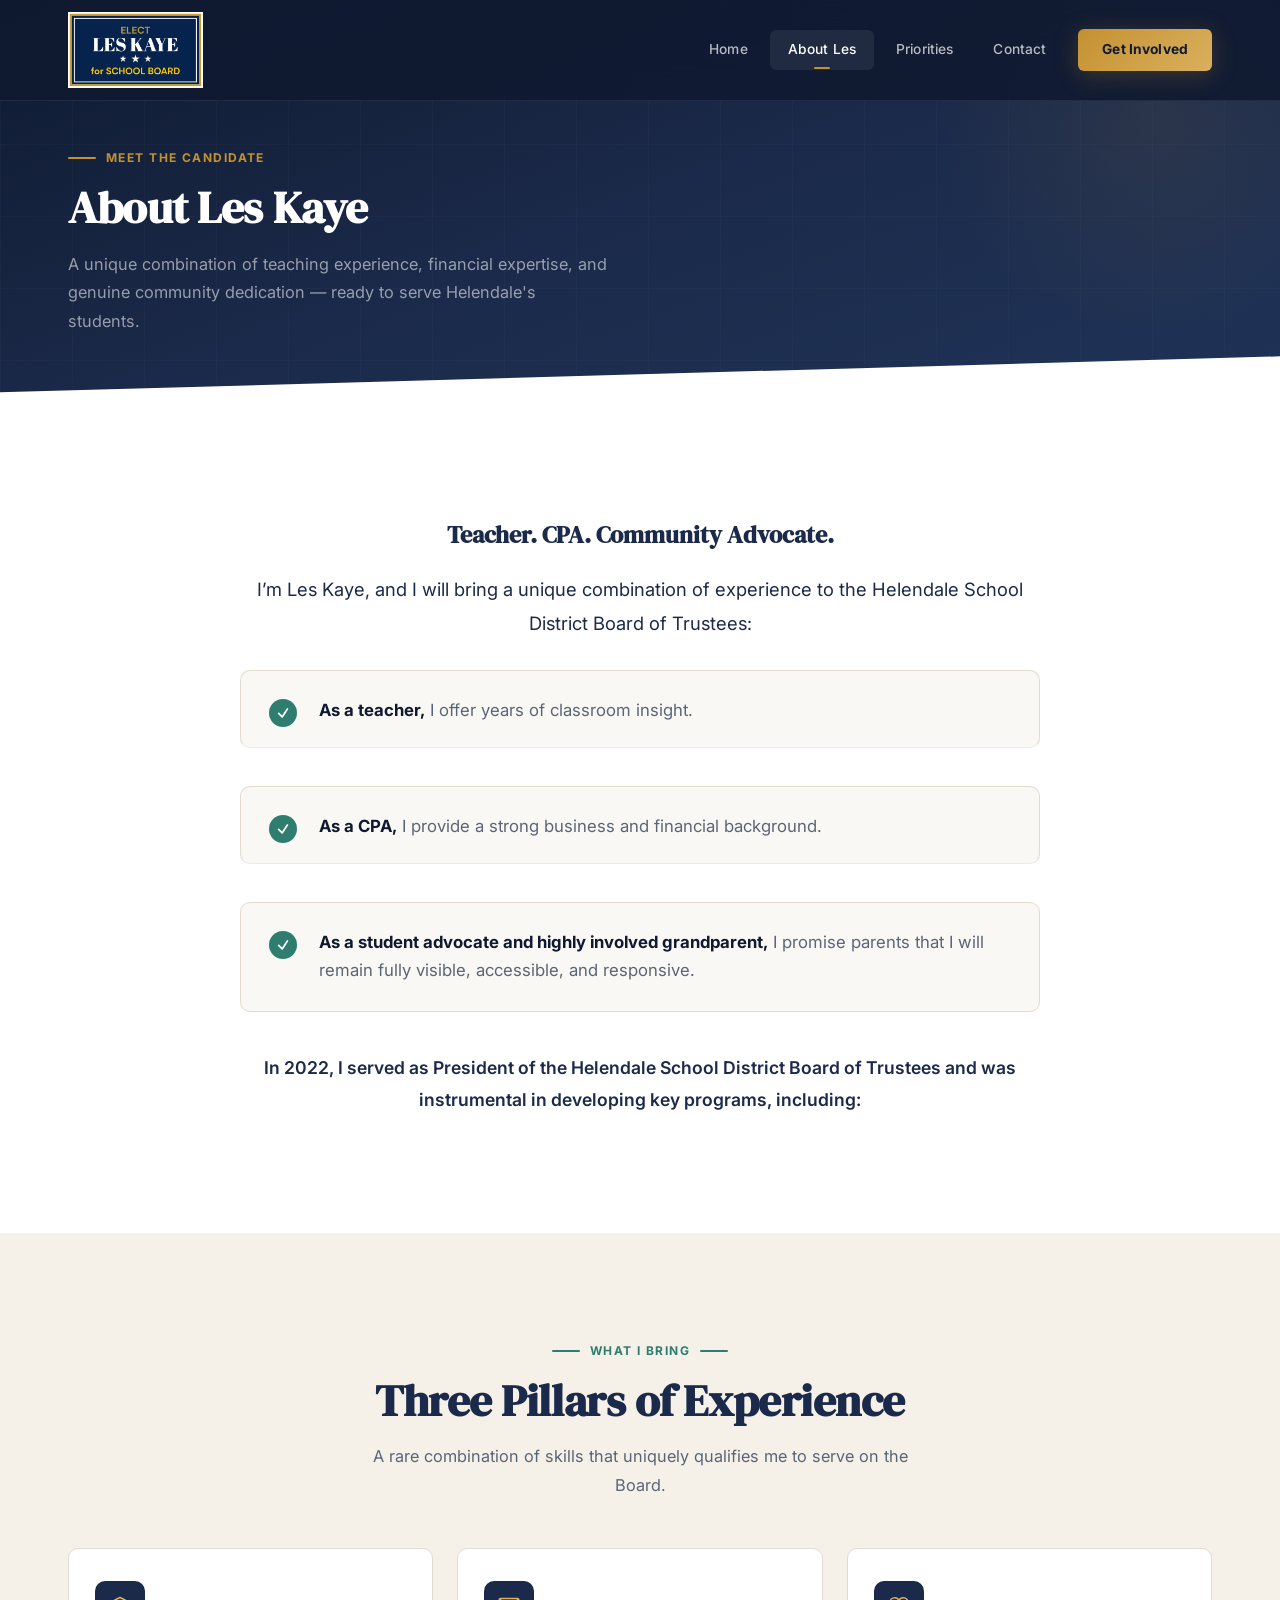
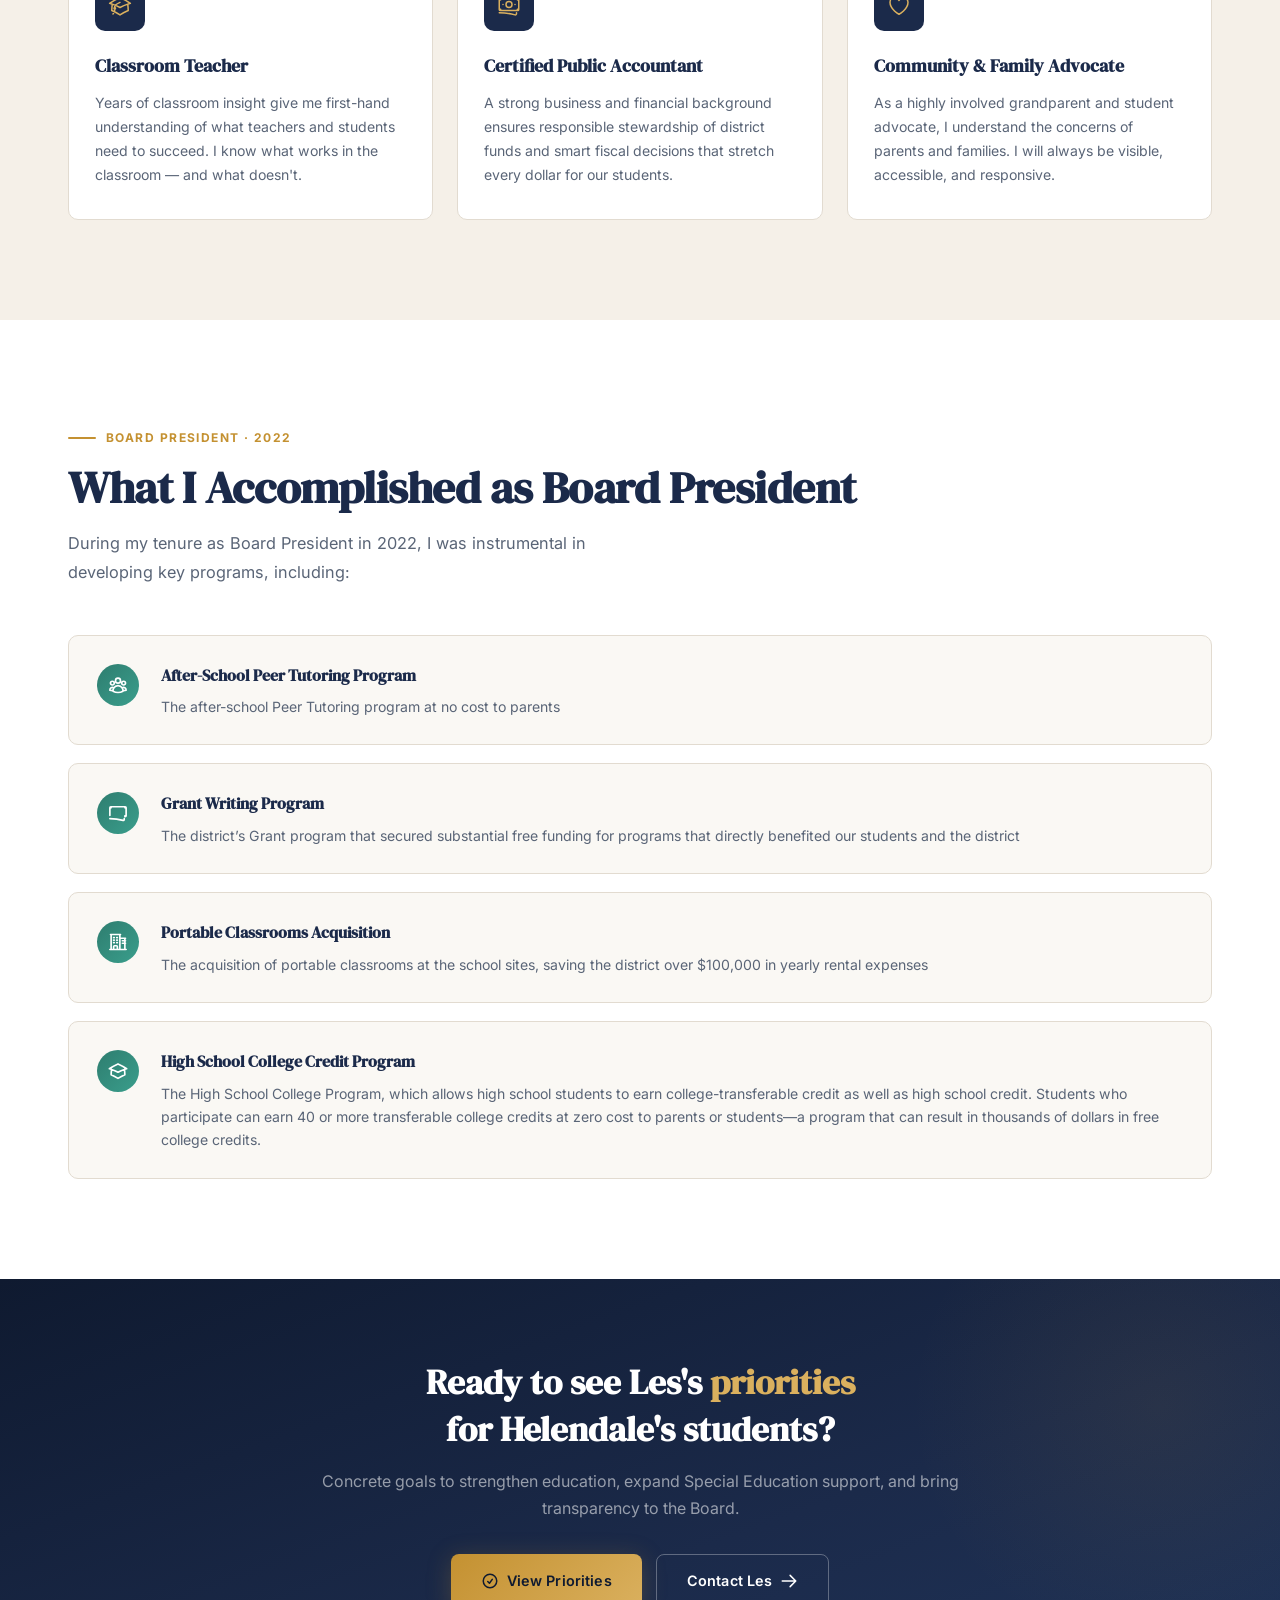
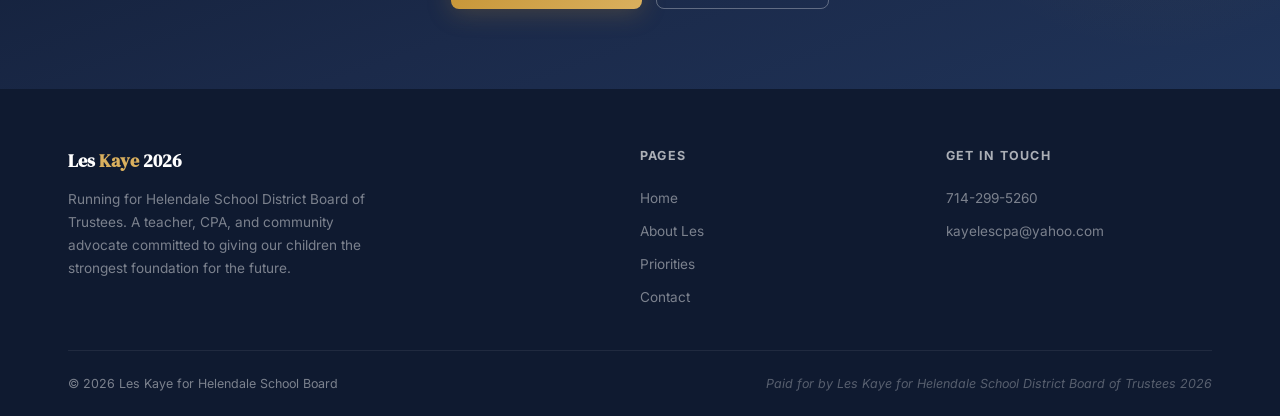
==== commit 6710bcbe: "Refactor about section with styled achievements Updated the about section with new styles and struct" ====
--- a/about.html
+++ b/about.html
@@ -64,17 +64,53 @@
         <!-- Bio text -->
         <div class="about-text reveal-r">
           <h2>Teacher. CPA. Community&nbsp;Advocate.</h2>
-          <p>
+          <p style="font-size: 1.15rem; color: var(--navy); margin-bottom: 30px;">
             I’m Les Kaye, and I will bring a unique combination of experience to the Helendale School District Board of Trustees:
           </p>
-          <ul style="text-align: left; margin-bottom: 24px; padding-left: 20px;">
-            <li>As a teacher, I offer years of classroom insight.</li>
-            <li>As a CPA, I provide a strong business and financial background.</li>
-            <li>As a student advocate and highly involved grandparent, I promise parents that I will remain fully visible, accessible, and responsive.</li>
-          </ul>
-          <p>
+          
+          <div class="achieve-list stagger" style="text-align: left; margin-bottom: 40px; margin-top: 20px;">
+            <div class="achieve-item reveal" style="padding-bottom: 20px; border-bottom: 1px solid rgba(0,0,0,0.05); margin-bottom: 20px;">
+              <div class="achieve-dot" style="width: 28px; height: 28px; flex: 0 0 28px; background: var(--teal);">
+                <svg xmlns="http://www.w3.org/2000/svg" fill="none" viewBox="0 0 24 24" stroke-width="3" stroke="currentColor" style="width: 14px; height: 14px;">
+                  <path stroke-linecap="round" stroke-linejoin="round" d="M4.5 12.75l6 6 9-13.5" />
+                </svg>
+              </div>
+              <div>
+                <p style="margin:0; font-size: 1.05rem; font-weight: 400; color: var(--slate);">
+                  <strong style="color: var(--navy-deep);">As a teacher,</strong> I offer years of classroom insight.
+                </p>
+              </div>
+            </div>
+            
+            <div class="achieve-item reveal" style="padding-bottom: 20px; border-bottom: 1px solid rgba(0,0,0,0.05); margin-bottom: 20px;">
+              <div class="achieve-dot" style="width: 28px; height: 28px; flex: 0 0 28px; background: var(--teal);">
+                <svg xmlns="http://www.w3.org/2000/svg" fill="none" viewBox="0 0 24 24" stroke-width="3" stroke="currentColor" style="width: 14px; height: 14px;">
+                  <path stroke-linecap="round" stroke-linejoin="round" d="M4.5 12.75l6 6 9-13.5" />
+                </svg>
+              </div>
+              <div>
+                <p style="margin:0; font-size: 1.05rem; font-weight: 400; color: var(--slate);">
+                  <strong style="color: var(--navy-deep);">As a CPA,</strong> I provide a strong business and financial background.
+                </p>
+              </div>
+            </div>
+
+            <div class="achieve-item reveal">
+              <div class="achieve-dot" style="width: 28px; height: 28px; flex: 0 0 28px; background: var(--teal);">
+                <svg xmlns="http://www.w3.org/2000/svg" fill="none" viewBox="0 0 24 24" stroke-width="3" stroke="currentColor" style="width: 14px; height: 14px;">
+                  <path stroke-linecap="round" stroke-linejoin="round" d="M4.5 12.75l6 6 9-13.5" />
+                </svg>
+              </div>
+              <div>
+                <p style="margin:0; font-size: 1.05rem; font-weight: 400; color: var(--slate);">
+                  <strong style="color: var(--navy-deep);">As a student advocate and highly involved grandparent,</strong> I promise parents that I will remain fully visible, accessible, and responsive.
+                </p>
+              </div>
+            </div>
+          </div>
+
+          <p style="font-size: 1.1rem; color: var(--navy); font-weight: 600; text-align: center;">
             In 2022, I served as President of the Helendale School District Board of Trustees and was instrumental in developing key programs, including:
-            students and district to this day.
           </p>
         </div>
       </div>
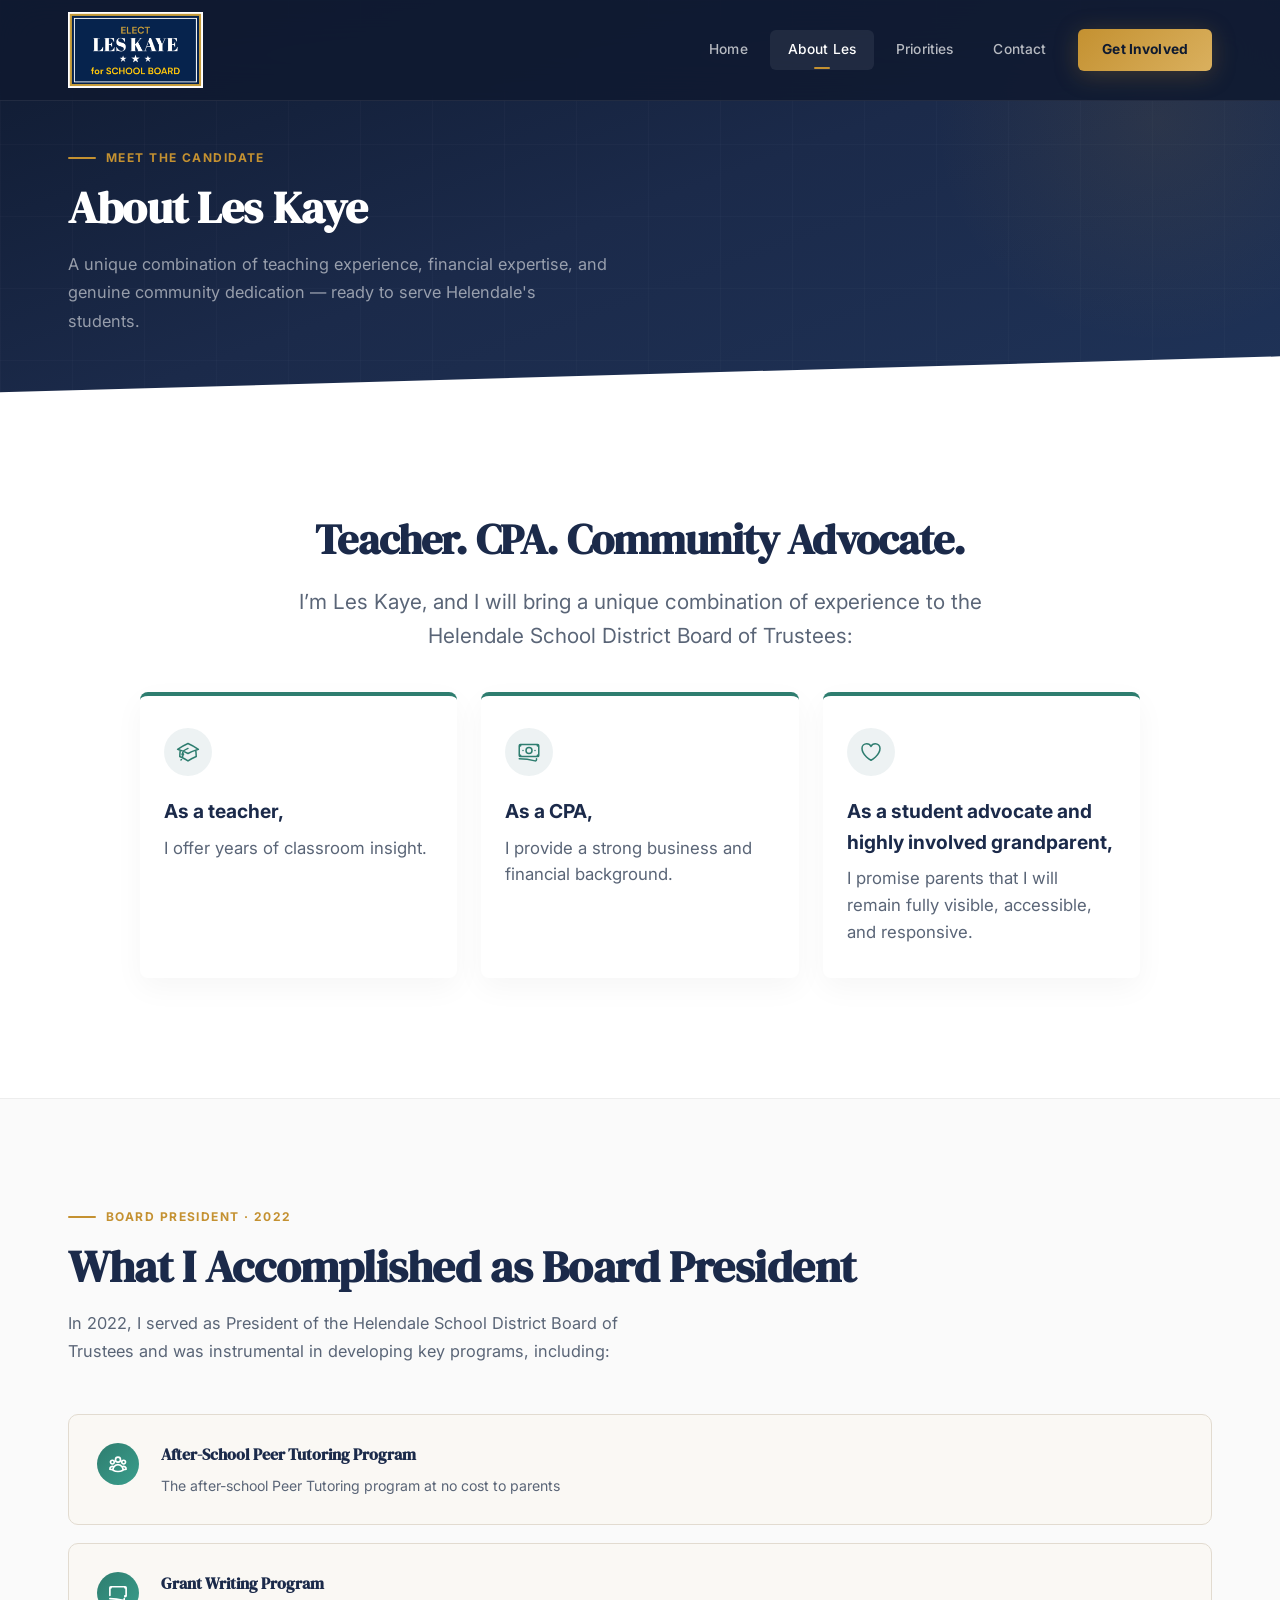
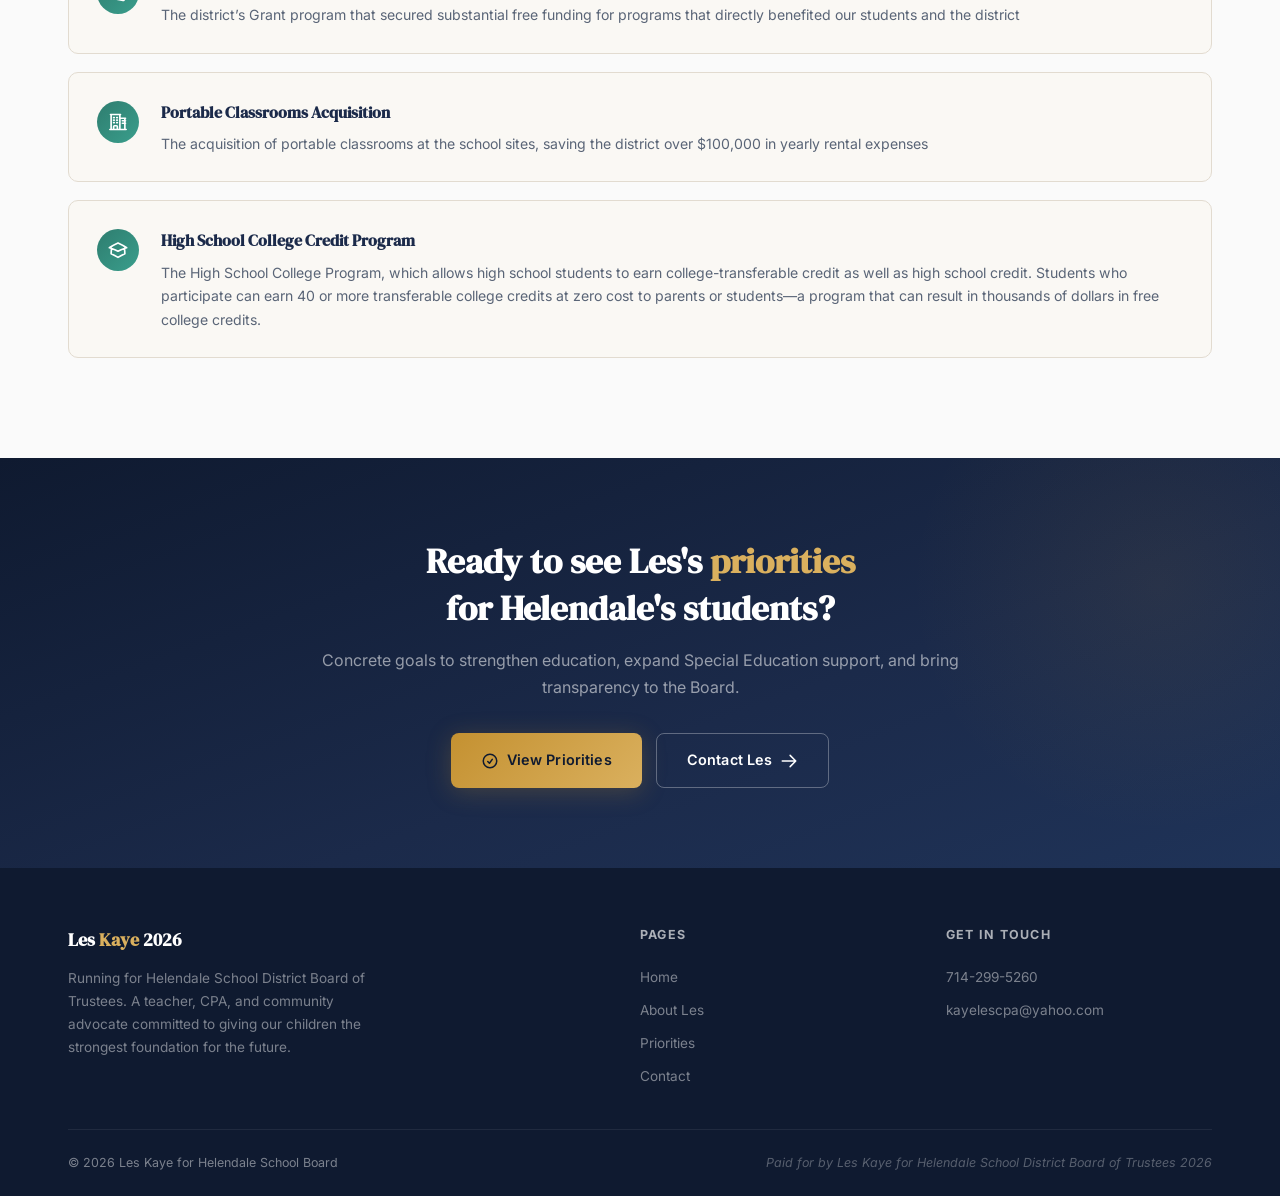
==== commit 4d1a2906: "Refactor about section and add achievements layout Updated styles and structure for the about sectio" ====
--- a/about.html
+++ b/about.html
@@ -60,125 +60,67 @@
   <!-- ======== ABOUT INTRO (white bg) ======== -->
   <section class="about-intro sec-pad" id="intro">
     <div class="container">
-      <div class="about-intro-content" style="max-width: 800px; margin: 0 auto; text-align: center;">
+      <div class="about-intro-content" style="max-width: 1000px; margin: 0 auto; text-align: center;">
         <!-- Bio text -->
         <div class="about-text reveal-r">
-          <h2>Teacher. CPA. Community&nbsp;Advocate.</h2>
-          <p style="font-size: 1.15rem; color: var(--navy); margin-bottom: 30px;">
+          <h2 style="font-size: 2.6rem; font-family: var(--font-display); color: var(--navy); font-weight: 700; margin-bottom: 20px; line-height: 1.2; letter-spacing: -0.02em;">
+            Teacher. CPA. Community&nbsp;Advocate.
+          </h2>
+          <p style="font-size: 1.3rem; font-weight: 400; color: var(--slate); margin-bottom: 40px; max-width: 750px; margin-left: auto; margin-right: auto; line-height: 1.6;">
             I’m Les Kaye, and I will bring a unique combination of experience to the Helendale School District Board of Trustees:
           </p>
           
-          <div class="achieve-list stagger" style="text-align: left; margin-bottom: 40px; margin-top: 20px;">
-            <div class="achieve-item reveal" style="padding-bottom: 20px; border-bottom: 1px solid rgba(0,0,0,0.05); margin-bottom: 20px;">
-              <div class="achieve-dot" style="width: 28px; height: 28px; flex: 0 0 28px; background: var(--teal);">
-                <svg xmlns="http://www.w3.org/2000/svg" fill="none" viewBox="0 0 24 24" stroke-width="3" stroke="currentColor" style="width: 14px; height: 14px;">
-                  <path stroke-linecap="round" stroke-linejoin="round" d="M4.5 12.75l6 6 9-13.5" />
+          <div class="stagger" style="display: grid; grid-template-columns: repeat(auto-fit, minmax(280px, 1fr)); gap: 24px; text-align: left; margin-top: 40px; margin-bottom: 20px;">
+            <!-- Teacher -->
+            <div class="reveal" style="background: var(--white); border-top: 4px solid var(--teal); padding: 32px 24px; border-radius: 8px; box-shadow: 0 10px 30px rgba(0,0,0,0.04);">
+              <div style="width: 48px; height: 48px; background: rgba(30, 89, 107, 0.08); color: var(--teal); border-radius: 50%; display: flex; align-items: center; justify-content: center; margin-bottom: 20px;">
+                <!-- Academic Cap Icon -->
+                <svg xmlns="http://www.w3.org/2000/svg" fill="none" viewBox="0 0 24 24" stroke-width="1.5" stroke="currentColor" style="width: 24px; height: 24px;">
+                  <path stroke-linecap="round" stroke-linejoin="round" d="M4.26 10.147a60.438 60.438 0 00-.491 6.347A48.627 48.627 0 0112 20.904a48.627 48.627 0 018.232-4.41 60.46 60.46 0 00-.491-6.347m-15.482 0a50.636 50.636 0 00-2.658-.813A59.906 59.906 0 0112 3.493a59.903 59.903 0 0110.399 5.84c-.896.248-1.783.52-2.658.814m-15.482 0A50.717 50.717 0 0112 13.489a50.702 50.702 0 017.74-3.342M6.75 15a.75.75 0 100-1.5.75.75 0 000 1.5zm0 0v-3.675A55.378 55.378 0 0112 8.443m-7.007 11.55A5.981 5.981 0 006.75 15.75v-1.5"/>
                 </svg>
               </div>
-              <div>
-                <p style="margin:0; font-size: 1.05rem; font-weight: 400; color: var(--slate);">
-                  <strong style="color: var(--navy-deep);">As a teacher,</strong> I offer years of classroom insight.
-                </p>
-              </div>
+              <p style="margin: 0; color: var(--slate); font-size: 1.05rem; line-height: 1.6;">
+                <strong style="color: var(--navy); display: block; font-size: 1.2rem; margin-bottom: 8px;">As a teacher,</strong>
+                I offer years of classroom insight.
+              </p>
             </div>
             
-            <div class="achieve-item reveal" style="padding-bottom: 20px; border-bottom: 1px solid rgba(0,0,0,0.05); margin-bottom: 20px;">
-              <div class="achieve-dot" style="width: 28px; height: 28px; flex: 0 0 28px; background: var(--teal);">
-                <svg xmlns="http://www.w3.org/2000/svg" fill="none" viewBox="0 0 24 24" stroke-width="3" stroke="currentColor" style="width: 14px; height: 14px;">
-                  <path stroke-linecap="round" stroke-linejoin="round" d="M4.5 12.75l6 6 9-13.5" />
+            <!-- CPA -->
+            <div class="reveal" style="background: var(--white); border-top: 4px solid var(--teal); padding: 32px 24px; border-radius: 8px; box-shadow: 0 10px 30px rgba(0,0,0,0.04);">
+              <div style="width: 48px; height: 48px; background: rgba(30, 89, 107, 0.08); color: var(--teal); border-radius: 50%; display: flex; align-items: center; justify-content: center; margin-bottom: 20px;">
+                <!-- Briefcase / Finance Icon -->
+                <svg xmlns="http://www.w3.org/2000/svg" fill="none" viewBox="0 0 24 24" stroke-width="1.5" stroke="currentColor" style="width: 24px; height: 24px;">
+                  <path stroke-linecap="round" stroke-linejoin="round" d="M2.25 18.75a60.07 60.07 0 0115.797 2.101c.727.198 1.453-.342 1.453-1.096V18.75M3.75 4.5v.75A.75.75 0 013 6h-.75m0 0v-.375c0-.621.504-1.125 1.125-1.125H20.25M2.25 6v9m18-10.5v.75c0 .414.336.75.75.75h.75m-1.5-1.5h.375c.621 0 1.125.504 1.125 1.125v9.75c0 .621-.504 1.125-1.125 1.125h-.375m1.5-1.5H21a.75.75 0 00-.75.75v.75m0 0H3.75m0 0h-.375a1.125 1.125 0 01-1.125-1.125V15m1.5 1.5v-.75A.75.75 0 003 15h-.75M15 10.5a3 3 0 11-6 0 3 3 0 016 0zm3 0h.008v.008H18V10.5zm-12 0h.008v.008H6V10.5z"/>
                 </svg>
               </div>
-              <div>
-                <p style="margin:0; font-size: 1.05rem; font-weight: 400; color: var(--slate);">
-                  <strong style="color: var(--navy-deep);">As a CPA,</strong> I provide a strong business and financial background.
-                </p>
-              </div>
+              <p style="margin: 0; color: var(--slate); font-size: 1.05rem; line-height: 1.6;">
+                <strong style="color: var(--navy); display: block; font-size: 1.2rem; margin-bottom: 8px;">As a CPA,</strong>
+                I provide a strong business and financial background.
+              </p>
             </div>
-
-            <div class="achieve-item reveal">
-              <div class="achieve-dot" style="width: 28px; height: 28px; flex: 0 0 28px; background: var(--teal);">
-                <svg xmlns="http://www.w3.org/2000/svg" fill="none" viewBox="0 0 24 24" stroke-width="3" stroke="currentColor" style="width: 14px; height: 14px;">
-                  <path stroke-linecap="round" stroke-linejoin="round" d="M4.5 12.75l6 6 9-13.5" />
+            
+            <!-- Advocate -->
+            <div class="reveal" style="background: var(--white); border-top: 4px solid var(--teal); padding: 32px 24px; border-radius: 8px; box-shadow: 0 10px 30px rgba(0,0,0,0.04);">
+              <div style="width: 48px; height: 48px; background: rgba(30, 89, 107, 0.08); color: var(--teal); border-radius: 50%; display: flex; align-items: center; justify-content: center; margin-bottom: 20px;">
+                <!-- Heart Icon -->
+                <svg xmlns="http://www.w3.org/2000/svg" fill="none" viewBox="0 0 24 24" stroke-width="1.5" stroke="currentColor" style="width: 24px; height: 24px;">
+                  <path stroke-linecap="round" stroke-linejoin="round" d="M21 8.25c0-2.485-2.099-4.5-4.688-4.5-1.935 0-3.597 1.126-4.312 2.733-.715-1.607-2.377-2.733-4.313-2.733C5.1 3.75 3 5.765 3 8.25c0 7.22 9 12 9 12s9-4.78 9-12z"/>
                 </svg>
               </div>
-              <div>
-                <p style="margin:0; font-size: 1.05rem; font-weight: 400; color: var(--slate);">
-                  <strong style="color: var(--navy-deep);">As a student advocate and highly involved grandparent,</strong> I promise parents that I will remain fully visible, accessible, and responsive.
-                </p>
-              </div>
+              <p style="margin: 0; color: var(--slate); font-size: 1.05rem; line-height: 1.6;">
+                <strong style="color: var(--navy); display: block; font-size: 1.2rem; margin-bottom: 8px;">As a student advocate and highly involved grandparent,</strong>
+                I promise parents that I will remain fully visible, accessible, and responsive.
+              </p>
             </div>
           </div>
 
-          <p style="font-size: 1.1rem; color: var(--navy); font-weight: 600; text-align: center;">
-            In 2022, I served as President of the Helendale School District Board of Trustees and was instrumental in developing key programs, including:
-          </p>
         </div>
       </div>
     </div>
   </section>
 
-
-  <!-- ======== THREE PILLARS (sand bg) ======== -->
-  <section class="experience-section sec-pad" id="experience">
-    <div class="container">
-      <div class="reveal" style="text-align: center;">
-        <div class="sec-label sec-label--teal" style="justify-content: center;">
-          <span class="bar"></span>
-          What I Bring
-          <span class="bar"></span>
-        </div>
-        <h2 class="sec-title" style="color: var(--navy);">Three Pillars of Experience</h2>
-        <p class="sec-sub" style="color: var(--slate); margin: 0 auto;">
-          A rare combination of skills that uniquely qualifies me to serve on the Board.
-        </p>
-      </div>
-
-      <div class="exp-grid stagger">
-        <div class="exp-card reveal">
-          <div class="exp-icon">
-            <svg xmlns="http://www.w3.org/2000/svg" fill="none" viewBox="0 0 24 24" stroke-width="1.5" stroke="currentColor">
-              <path stroke-linecap="round" stroke-linejoin="round" d="M4.26 10.147a60.438 60.438 0 00-.491 6.347A48.627 48.627 0 0112 20.904a48.627 48.627 0 018.232-4.41 60.46 60.46 0 00-.491-6.347m-15.482 0a50.636 50.636 0 00-2.658-.813A59.906 59.906 0 0112 3.493a59.903 59.903 0 0110.399 5.84c-.896.248-1.783.52-2.658.814m-15.482 0A50.717 50.717 0 0112 13.489a50.702 50.702 0 017.74-3.342M6.75 15a.75.75 0 100-1.5.75.75 0 000 1.5zm0 0v-3.675A55.378 55.378 0 0112 8.443m-7.007 11.55A5.981 5.981 0 006.75 15.75v-1.5"/>
-            </svg>
-          </div>
-          <h3>Classroom Teacher</h3>
-          <p>
-            Years of classroom insight give me first-hand understanding of what teachers
-            and students need to succeed. I know what works in the classroom — and what doesn't.
-          </p>
-        </div>
-
-        <div class="exp-card reveal">
-          <div class="exp-icon">
-            <svg xmlns="http://www.w3.org/2000/svg" fill="none" viewBox="0 0 24 24" stroke-width="1.5" stroke="currentColor">
-              <path stroke-linecap="round" stroke-linejoin="round" d="M2.25 18.75a60.07 60.07 0 0115.797 2.101c.727.198 1.453-.342 1.453-1.096V18.75M3.75 4.5v.75A.75.75 0 013 6h-.75m0 0v-.375c0-.621.504-1.125 1.125-1.125H20.25M2.25 6v9m18-10.5v.75c0 .414.336.75.75.75h.75m-1.5-1.5h.375c.621 0 1.125.504 1.125 1.125v9.75c0 .621-.504 1.125-1.125 1.125h-.375m1.5-1.5H21a.75.75 0 00-.75.75v.75m0 0H3.75m0 0h-.375a1.125 1.125 0 01-1.125-1.125V15m1.5 1.5v-.75A.75.75 0 003 15h-.75M15 10.5a3 3 0 11-6 0 3 3 0 016 0zm3 0h.008v.008H18V10.5zm-12 0h.008v.008H6V10.5z"/>
-            </svg>
-          </div>
-          <h3>Certified Public Accountant</h3>
-          <p>
-            A strong business and financial background ensures responsible stewardship
-            of district funds and smart fiscal decisions that stretch every dollar for our students.
-          </p>
-        </div>
-
-        <div class="exp-card reveal">
-          <div class="exp-icon">
-            <svg xmlns="http://www.w3.org/2000/svg" fill="none" viewBox="0 0 24 24" stroke-width="1.5" stroke="currentColor">
-              <path stroke-linecap="round" stroke-linejoin="round" d="M21 8.25c0-2.485-2.099-4.5-4.688-4.5-1.935 0-3.597 1.126-4.312 2.733-.715-1.607-2.377-2.733-4.313-2.733C5.1 3.75 3 5.765 3 8.25c0 7.22 9 12 9 12s9-4.78 9-12z"/>
-            </svg>
-          </div>
-          <h3>Community &amp; Family Advocate</h3>
-          <p>
-            As a highly involved grandparent and student advocate, I understand the
-            concerns of parents and families. I will always be visible, accessible, and responsive.
-          </p>
-        </div>
-      </div>
-    </div>
-  </section>
-
-
-  <!-- ======== ACHIEVEMENTS (white bg) ======== -->
-  <section class="achievements-section sec-pad" id="achievements">
+  <!-- ======== ACHIEVEMENTS ======== -->
+  <section class="achievements-section sec-pad" id="achievements" style="background-color: #FAFAFA; border-top: 1px solid rgba(0,0,0,0.05);">
     <div class="container">
       <div class="reveal">
         <div class="sec-label sec-label--gold">
@@ -189,7 +131,7 @@
           What I Accomplished as Board&nbsp;President
         </h2>
         <p class="sec-sub" style="color: var(--slate);">
-          During my tenure as Board President in 2022, I was instrumental in developing key programs, including:
+          In 2022, I served as President of the Helendale School District Board of Trustees and was instrumental in developing key programs, including:
         </p>
       </div>
 
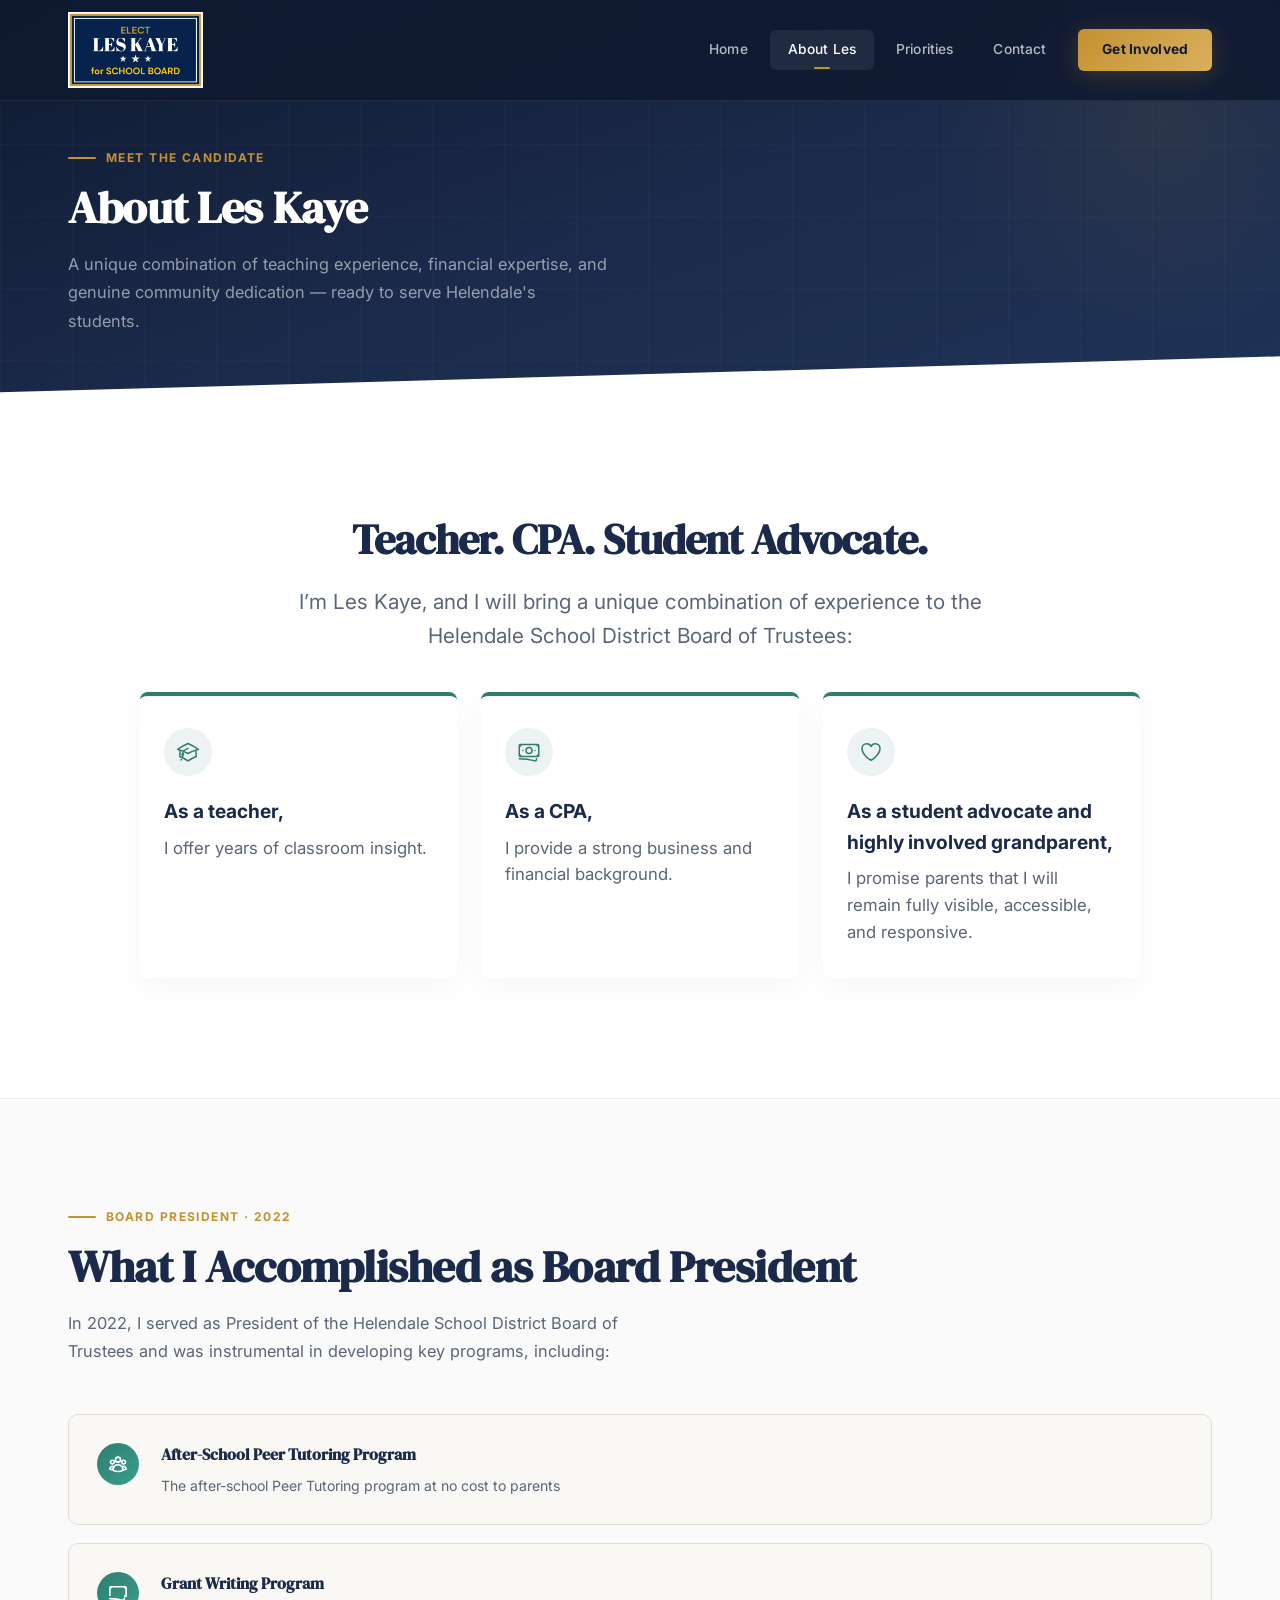
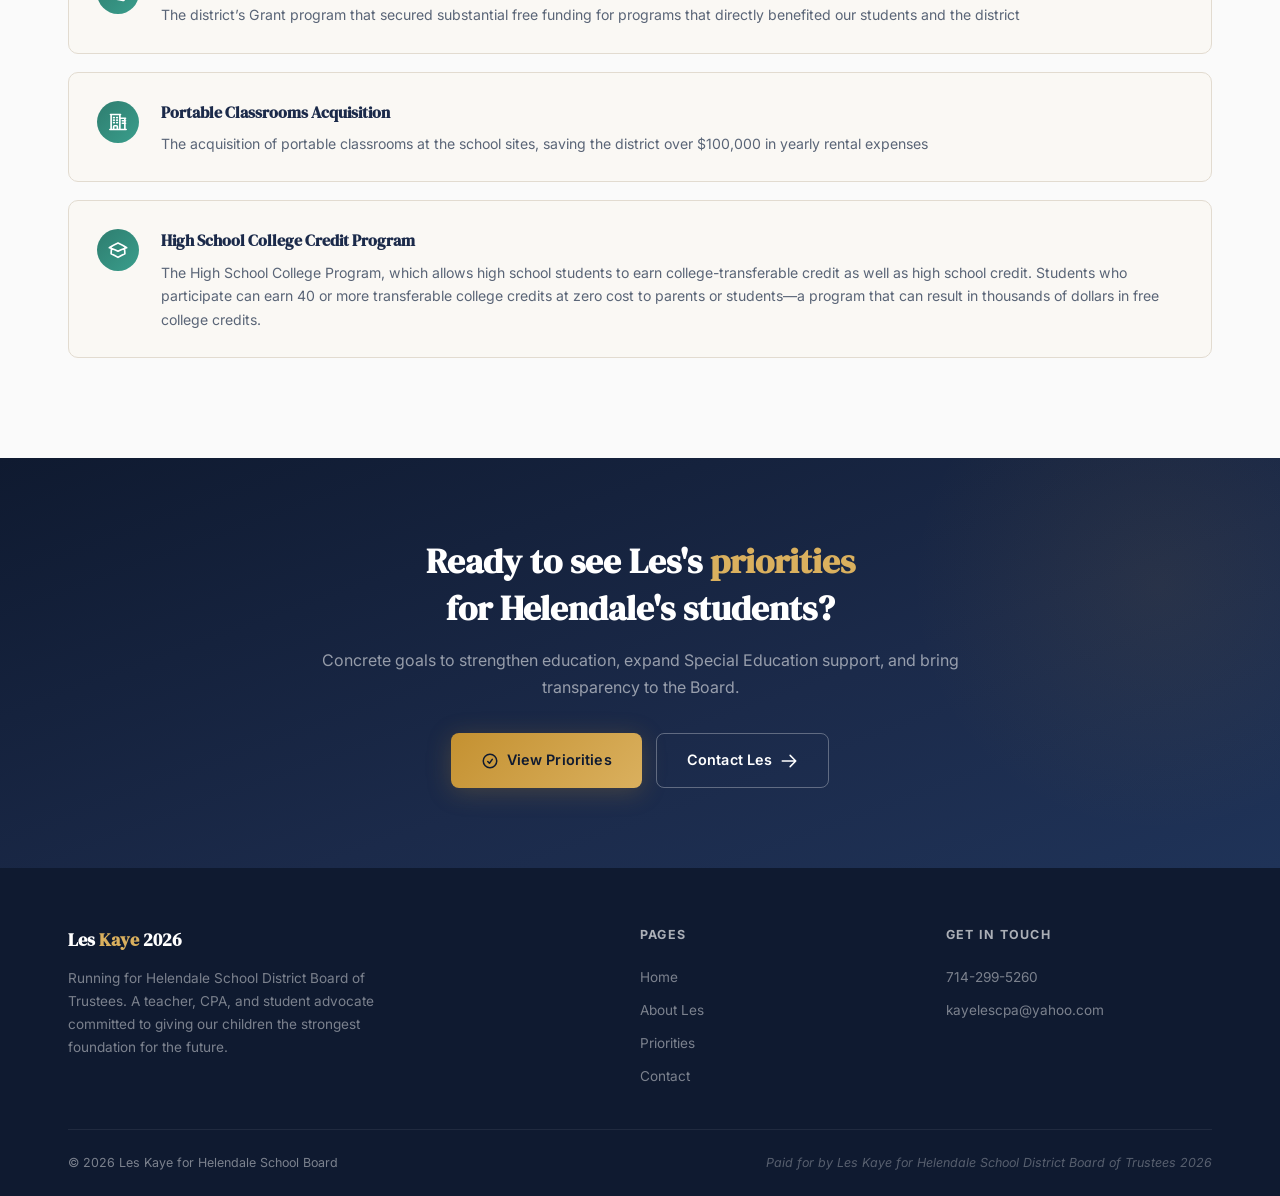
==== commit 5d64de68: "Update 'Community Advocate' to 'Student Advocate'" ====
--- a/about.html
+++ b/about.html
@@ -6,12 +6,12 @@
   <meta name="description" content="Learn about Les Kaye — teacher, CPA, former Board President, and candidate for the Helendale School District Board of Trustees 2026.">
   <meta name="keywords" content="Les Kaye, about, teacher, CPA, Helendale School District, Board of Trustees, school board candidate, Helendale California">
   <meta property="og:title" content="About Les Kaye — Les Kaye for School Board">
-  <meta property="og:description" content="Teacher. CPA. Community advocate. Learn why Les Kaye is the right choice for Helendale's students.">
+  <meta property="og:description" content="Teacher. CPA. Student advocate. Learn why Les Kaye is the right choice for Helendale's students.">
   <meta property="og:type" content="website">
   <meta property="og:locale" content="en_US">
   <meta name="twitter:card" content="summary_large_image">
   <meta name="twitter:title" content="About Les Kaye — Les Kaye for School Board">
-  <meta name="twitter:description" content="Teacher. CPA. Community advocate. Meet Les Kaye.">
+  <meta name="twitter:description" content="Teacher. CPA. Student advocate. Meet Les Kaye.">
   <link rel="canonical" href="https://www.leskaye2026.com/about">
   <title>About Les Kaye — Les Kaye for School Board</title>
   <link rel="stylesheet" href="styles.css">
@@ -64,7 +64,7 @@
         <!-- Bio text -->
         <div class="about-text reveal-r">
           <h2 style="font-size: 2.6rem; font-family: var(--font-display); color: var(--navy); font-weight: 700; margin-bottom: 20px; line-height: 1.2; letter-spacing: -0.02em;">
-            Teacher. CPA. Community&nbsp;Advocate.
+            Teacher. CPA. Student&nbsp;Advocate.
           </h2>
           <p style="font-size: 1.3rem; font-weight: 400; color: var(--slate); margin-bottom: 40px; max-width: 750px; margin-left: auto; margin-right: auto; line-height: 1.6;">
             I’m Les Kaye, and I will bring a unique combination of experience to the Helendale School District Board of Trustees:
@@ -231,7 +231,7 @@
           <h3>Les <em>Kaye</em> 2026</h3>
           <p>
             Running for Helendale School District Board of Trustees. A teacher, CPA,
-            and community advocate committed to giving our children the strongest
+            and student advocate committed to giving our children the strongest
             foundation for the future.
           </p>
         </div>
